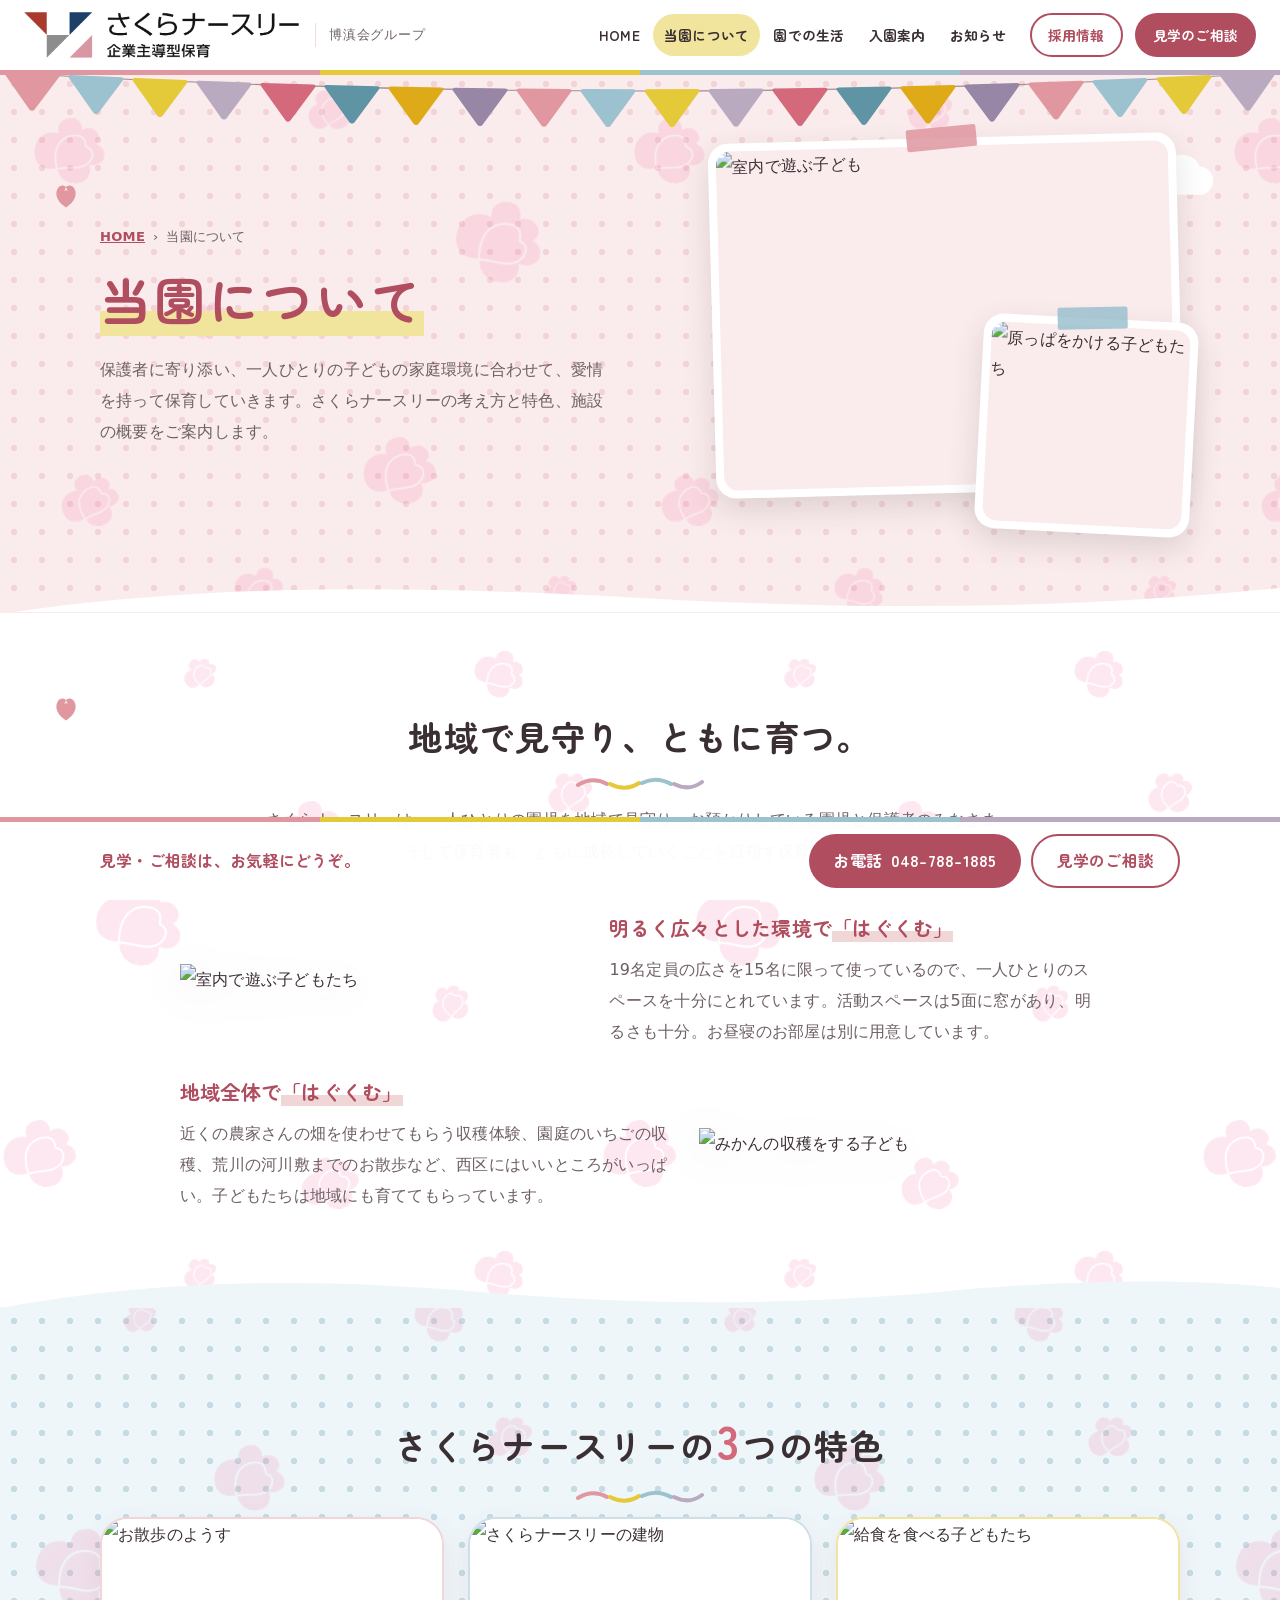
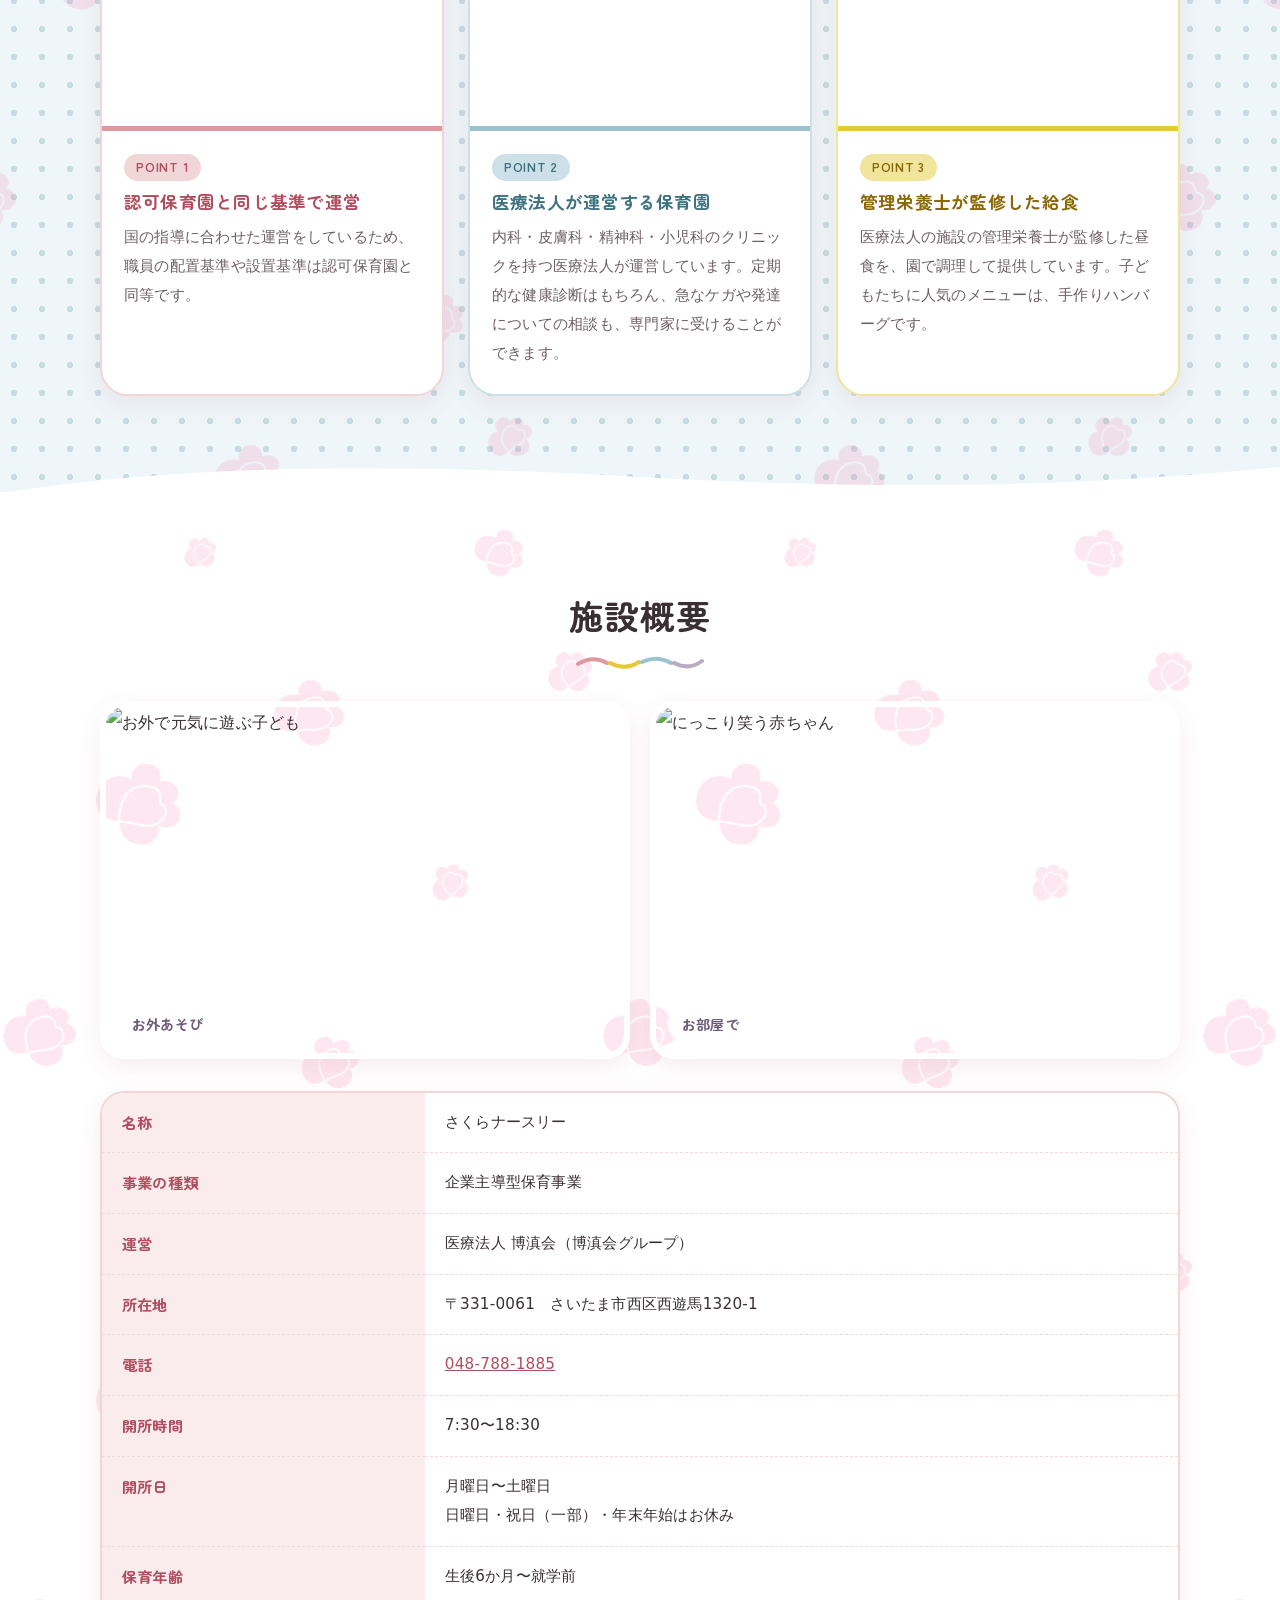
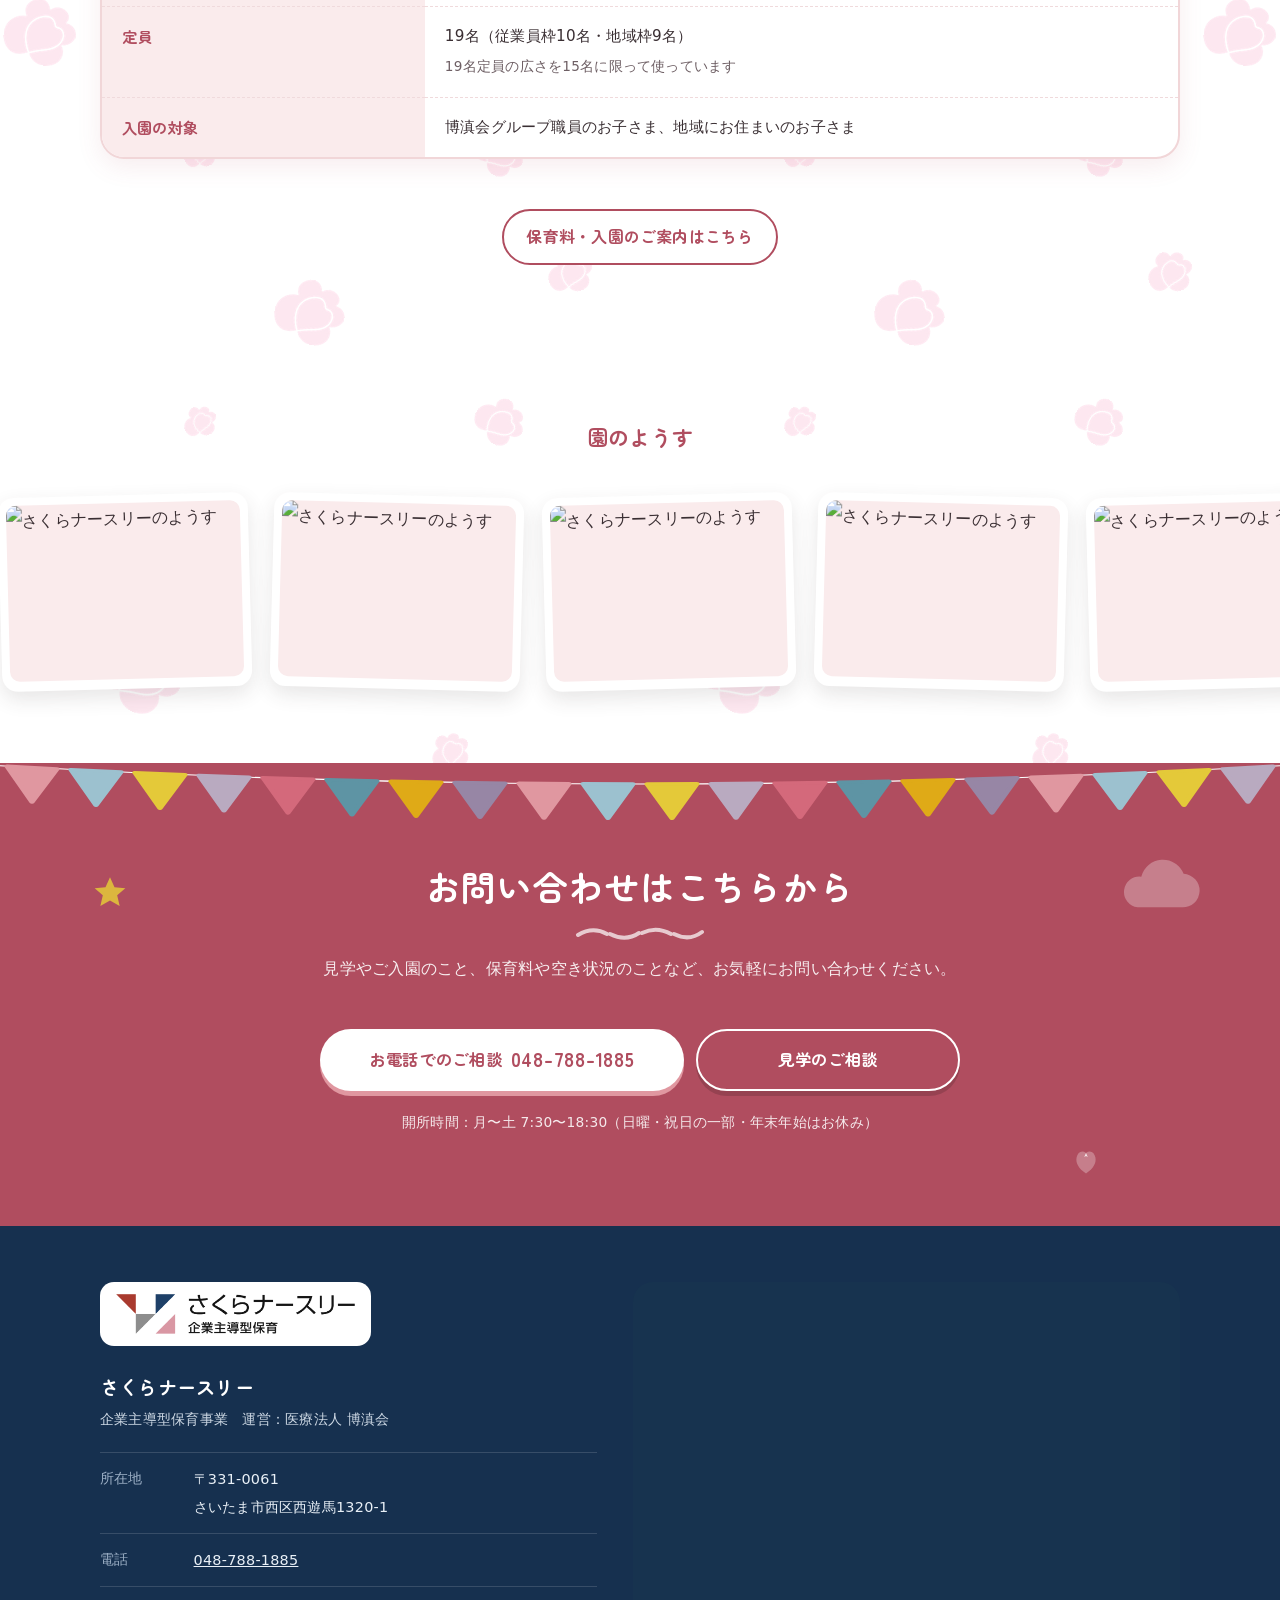
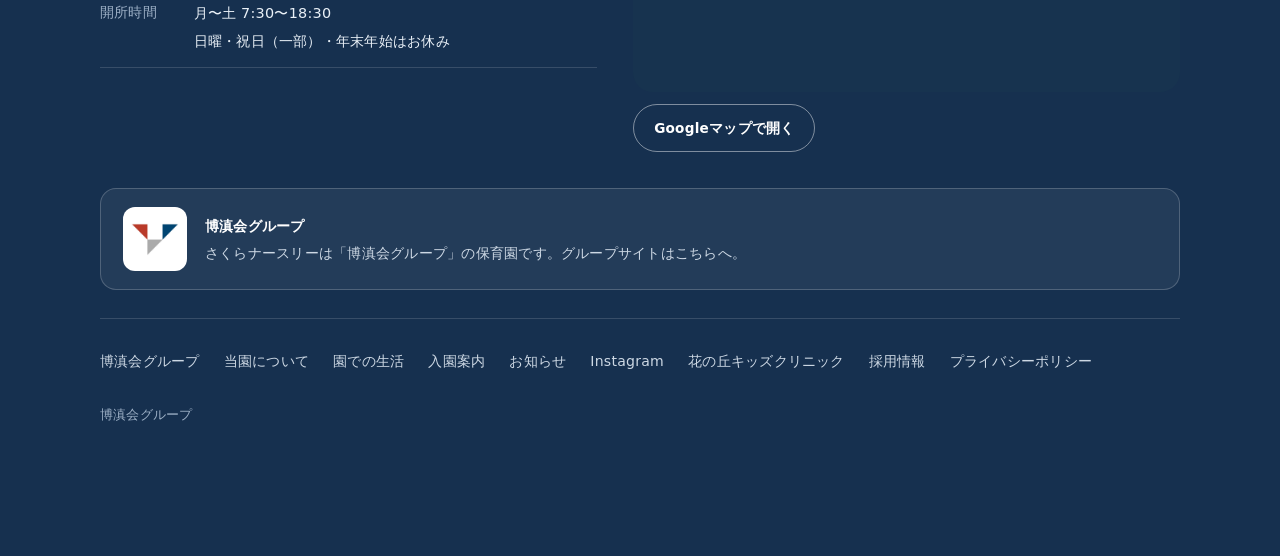
==== about.html @ cd23012d "Add files via upload" ====
﻿<!DOCTYPE html>
<html lang="ja">
<head>
<meta charset="UTF-8">
<meta name="viewport" content="width=device-width, initial-scale=1">
<title>当園について｜さくらナースリー｜博滇会グループ</title>
<!-- ★お試し公開のあいだは検索結果に出ないようにしています。本番公開のときはこの1行を削除してください★ -->
<meta name="robots" content="noindex,nofollow">
<meta name="description" content="さくらナースリー（さいたま市西区西遊馬）は、博滇会グループが運営する企業主導型保育園です。6か月から就学前まで、定員19名。月〜土 7:30〜18:30。見学はどなたでも受け付けています。">
<link rel="preconnect" href="https://fonts.googleapis.com">
<link rel="preconnect" href="https://fonts.gstatic.com" crossorigin>
<link href="https://fonts.googleapis.com/css2?family=Zen+Maru+Gothic:wght@500;700&display=swap" rel="stylesheet">
<link href="https://fonts.googleapis.com/css2?family=Zen+Kurenaido&display=swap&text=%E3%80%81%E3%80%82%E3%81%8F%E3%81%90%E3%81%A7%E3%81%AA%E3%81%AF%E3%81%BF%E3%82%80%E3%82%93%E4%BF%9D%E5%9C%92%E5%9C%B0%E5%9F%9F%E8%82%B2" rel="stylesheet">
<link rel="stylesheet" href="style.css?v=20261019">
</head>
<body>
<!--
  さくらナースリー（博滇会グループ）　5ページ版　2026-10-19
  中身は博滇会サイトの今のページ（hakushinkai.jp/facilities/sakura/）を移しています。
  デザインは西遊馬保育園のリニューアル版と同じ作りです。
  ★写真は今の博滇会サイトのアドレスのまま読み込んでいます。
  ★1枚目の一行「地域みんなで、はぐくむ保育園。」は案です。
-->
<svg width="0" height="0" style="position:absolute" aria-hidden="true">
  <defs>
    <symbol id="i-star" viewBox="0 0 24 24"><path d="M12 2.5l2.7 6 6.5.6-4.9 4.3 1.5 6.4L12 16.5l-5.8 3.3 1.5-6.4-4.9-4.3 6.5-.6z" fill="currentColor"/></symbol>
    <symbol id="i-heart" viewBox="0 0 24 24"><path d="M12 20.5S3.5 15.2 3.5 9.6A4.3 4.3 0 0 1 12 7.5a4.3 4.3 0 0 1 8.5 2.1c0 5.6-8.5 10.9-8.5 10.9z" fill="currentColor"/></symbol>
    <symbol id="i-cloud" viewBox="0 0 48 28"><path d="M13 26h24a9 9 0 0 0 .8-18A12 12 0 0 0 15 9.5 8.3 8.3 0 0 0 13 26z" fill="currentColor"/></symbol>
    <symbol id="i-petal" viewBox="0 0 24 24"><path d="M12 22C6 18 3.5 13.5 4.5 9 5.4 5 8.5 3 12 5.5 15.5 3 18.6 5 19.5 9c1 4.5-1.5 9-7.5 13z" fill="currentColor"/><path d="M12 5.5l-1.4 3.2L12 8l1.4.7z" fill="#fff" opacity=".8"/></symbol>
    <symbol id="kid" viewBox="0 0 40 70"><ellipse cx="20" cy="49" rx="11" ry="13" fill="currentColor"/><ellipse cx="9.5" cy="44" rx="3.2" ry="6" fill="currentColor" transform="rotate(25 9.5 44)"/><ellipse cx="30.5" cy="44" rx="3.2" ry="6" fill="currentColor" transform="rotate(-25 30.5 44)"/><ellipse cx="15" cy="64" rx="4" ry="3.6" fill="#f6d8c4"/><ellipse cx="25" cy="64" rx="4" ry="3.6" fill="#f6d8c4"/><circle cx="20" cy="20" r="13" fill="#fbe3d1"/><path d="M7 19c0-8 6-13 13-13s13 5 13 13c-3-3-6-5-9-5-1 2-4 3-8 3-4 0-7 1-9 2z" fill="#a9724a"/><circle cx="15.5" cy="22" r="1.5" fill="#4a3a35"/><circle cx="24.5" cy="22" r="1.5" fill="#4a3a35"/><ellipse cx="12.5" cy="26" rx="2.4" ry="1.6" fill="#f3a5a5" opacity=".75"/><ellipse cx="27.5" cy="26" rx="2.4" ry="1.6" fill="#f3a5a5" opacity=".75"/><path d="M18 26.5q2 1.6 4 0" stroke="#c4705e" stroke-width="1.1" fill="none" stroke-linecap="round"/></symbol>
  </defs>
</svg>
<header class="header">
  <a class="header__id" href="index.html">
    <img class="header__logoimg" src="logo-sakura.png" alt="さくらナースリー 企業主導型保育" width="856" height="143">
    <span class="group header__grp">博滇会グループ</span>
  </a>
  <nav class="gn" aria-label="サイトのご案内">
    <ul class="gn__list" id="gn-list"><li><a class="gn__a" href="index.html">HOME</a></li><li><a class="gn__a is-cur" href="about.html" aria-current="page">当園について</a></li><li><a class="gn__a" href="life.html">園での生活</a></li><li><a class="gn__a" href="guide.html">入園案内</a></li><li><a class="gn__a" href="news.html">お知らせ</a></li></ul>
    <!-- ▼法人の採用サイト（うしろの ?utm_... は消さないでください） -->
    <a class="gn__recruit" id="btn-recruit-header" href="https://arwrk.net/recruit/hakushinkai?utm_source=sakura-nursery&amp;utm_medium=site&amp;utm_campaign=recruit" target="_blank" rel="noopener">採用情報</a>
    <a class="gnav__cta gn__cta" id="btn-visit-header" href="https://hakushinkai.jp/contact/?from=sakura-nursery&amp;place=header">見学のご相談</a>
    <button class="gn__toggle" type="button" aria-expanded="false" aria-controls="gn-list" aria-label="メニューを開く">
      <span class="gn__bars" aria-hidden="true"><span></span><span></span><span></span></span><span class="gn__togtxt">メニュー</span>
    </button>
  </nav>
</header>
<main class="phero dots wave-bottom pink-sec">
  <div class="bunting" aria-hidden="true"></div>
  <span class="float float--a" style="width:30px;height:30px;left:4%;top:110px;color:var(--pink2)" aria-hidden="true"><svg><use href="#i-petal"/></svg></span>
  <span class="float float--b" style="width:76px;height:44px;right:5%;top:84px;color:#fff" aria-hidden="true"><svg><use href="#i-cloud"/></svg></span>
  <div class="phero__grid">
    <div class="phero__copy">
      <p class="crumb"><a href="index.html">HOME</a><span aria-hidden="true">›</span>当園について</p>
      <h1 class="phero__ttl">当園について</h1>
      <p class="phero__lead">保護者に寄り添い、一人ひとりの子どもの家庭環境に合わせて、愛情を持って保育していきます。さくらナースリーの考え方と特色、施設の概要をご案内します。</p>
    </div>
    <div class="phero__photo">
      <figure class="pic pic--main"><img src="https://hakushinkai.jp/wp-content/themes/hakushinkai/inc/images/slider1.jpg" alt="室内で遊ぶ子ども" width="1200" height="800"></figure>
      <figure class="pic pic--sub"><img src="https://hakushinkai.jp/wp-content/themes/hakushinkai/inc/images/Rectangle%2062.png" alt="原っぱをかける子どもたち" loading="lazy"></figure>
    </div>
  </div>
</main>

<!-- ===== 当園について ===== -->
<section class="section section--white wave-top white-sec" aria-labelledby="ab-title">
  <span class="float float--a" style="width:30px;height:30px;left:4%;top:80px;color:var(--pink2)" aria-hidden="true"><svg><use href="#i-petal"/></svg></span>
  <div class="wrap">
    <h2 class="h2" id="ab-title"><span>地域で見守り、</span><span>ともに育つ。</span></h2>
    <p class="lede">さくらナースリーは、一人ひとりの園児を地域で見守り、お預かりしている園児と保護者のみなさま、そして保育者も、ともに成長していくことを目指す保育園です。</p>
    <div class="hagu">
      <div class="hagu__item">
        <div class="hagu__pic"><img src="https://hakushinkai.jp/wp-content/themes/hakushinkai/inc/images/abd1.png" alt="室内で遊ぶ子どもたち" loading="lazy"></div>
        <div class="hagu__body"><h3>明るく広々とした環境で<em>「はぐくむ」</em></h3><p>19名定員の広さを15名に限って使っているので、一人ひとりのスペースを十分にとれています。活動スペースは5面に窓があり、明るさも十分。お昼寝のお部屋は別に用意しています。</p></div>
      </div>
      <div class="hagu__item">
        <div class="hagu__pic"><img src="https://hakushinkai.jp/wp-content/themes/hakushinkai/inc/images/abd2.png" alt="みかんの収穫をする子ども" loading="lazy"></div>
        <div class="hagu__body"><h3>地域全体で<em>「はぐくむ」</em></h3><p>近くの農家さんの畑を使わせてもらう収穫体験、園庭のいちごの収穫、荒川の河川敷までのお散歩など、西区にはいいところがいっぱい。子どもたちは地域にも育ててもらっています。</p></div>
      </div>
    </div>
  </div>
</section>

<!-- ===== さくらの特色 ===== -->
<section class="section section--pink dots wave-top tint-sky sky-sec" aria-labelledby="feature-title">
  <div class="wrap">
    <h2 class="h2" id="feature-title"><span>さくらナースリーの</span><span><span class="num">3</span>つの特色</span></h2>
    <div class="features features--3">
      <article class="fcard k-pink">
        <div class="fcard__pic"><img src="https://hakushinkai.jp/wp-content/themes/hakushinkai/inc/images/f1.png" alt="お散歩のようす" loading="lazy"></div>
        <div class="fcard__body"><span class="fcard__pt">POINT 1</span><h3>認可保育園と同じ基準で運営</h3><p>国の指導に合わせた運営をしているため、職員の配置基準や設置基準は認可保育園と同等です。</p></div>
      </article>
      <article class="fcard k-sky">
        <div class="fcard__pic"><img src="https://hakushinkai.jp/wp-content/themes/hakushinkai/inc/images/f2.png" alt="さくらナースリーの建物" loading="lazy"></div>
        <div class="fcard__body"><span class="fcard__pt">POINT 2</span><h3>医療法人が運営する保育園</h3><p>内科・皮膚科・精神科・小児科のクリニックを持つ医療法人が運営しています。定期的な健康診断はもちろん、急なケガや発達についての相談も、専門家に受けることができます。</p></div>
      </article>
      <article class="fcard k-yel">
        <div class="fcard__pic"><img src="https://hakushinkai.jp/wp-content/themes/hakushinkai/inc/images/f3.png" alt="給食を食べる子どもたち" loading="lazy"></div>
        <div class="fcard__body"><span class="fcard__pt">POINT 3</span><h3>管理栄養士が監修した給食</h3><p>医療法人の施設の管理栄養士が監修した昼食を、園で調理して提供しています。子どもたちに人気のメニューは、手作りハンバーグです。</p></div>
      </article>
    </div>
  </div>
</section>

<!-- ===== 施設概要 ===== -->
<section class="section section--white wave-top white-sec" aria-labelledby="gaiyo-title">
  <div class="wrap">
    <h2 class="h2" id="gaiyo-title">施設概要</h2>
    <div class="about-grid">
      <figure class="about-photo"><img src="https://hakushinkai.jp/wp-content/themes/hakushinkai/inc/images/slider5.jpg" alt="お外で元気に遊ぶ子ども" loading="lazy"><figcaption>お外あそび</figcaption></figure>
      <figure class="about-photo"><img src="https://hakushinkai.jp/wp-content/themes/hakushinkai/inc/images/slider2.jpg" alt="にっこり笑う赤ちゃん" loading="lazy"><figcaption>お部屋で</figcaption></figure>
    </div>
    <div class="tablebox" style="margin-top:2em"><table><tr><th scope="row">名称</th><td>さくらナースリー</td></tr><tr><th scope="row">事業の種類</th><td>企業主導型保育事業</td></tr><tr><th scope="row">運営</th><td>医療法人 博滇会（博滇会グループ）</td></tr><tr><th scope="row">所在地</th><td>〒331-0061　さいたま市西区西遊馬1320-1</td></tr><tr><th scope="row">電話</th><td><a href="tel:0487881885">048-788-1885</a></td></tr><tr><th scope="row">開所時間</th><td>7:30〜18:30</td></tr><tr><th scope="row">開所日</th><td>月曜日〜土曜日<br>日曜日・祝日（一部）・年末年始はお休み</td></tr><tr><th scope="row">保育年齢</th><td>生後6か月〜就学前</td></tr><tr><th scope="row">定員</th><td>19名（従業員枠10名・地域枠9名）<br><span class="small">19名定員の広さを15名に限って使っています</span></td></tr><tr><th scope="row">入園の対象</th><td>博滇会グループ職員のお子さま、地域にお住まいのお子さま</td></tr></table></div>
    <p class="center" style="margin-top:2em"><a class="linkbtn" href="guide.html">保育料・入園のご案内はこちら</a></p>
  </div>
</section>

<!-- ===== 園のようす（写真が流れる帯） ===== -->
<section class="strip strip--nocap" aria-label="園のようす">
  <h2 class="strip__ttl">園のようす</h2>
  <div class="strip__track"><figure class="strip__item"><img src="https://hakushinkai.jp/wp-content/themes/hakushinkai/inc/images/Rectangle%2044.png" alt="さくらナースリーのようす" loading="lazy"></figure><figure class="strip__item"><img src="https://hakushinkai.jp/wp-content/themes/hakushinkai/inc/images/Rectangle%2045.png" alt="さくらナースリーのようす" loading="lazy"></figure><figure class="strip__item"><img src="https://hakushinkai.jp/wp-content/themes/hakushinkai/inc/images/Rectangle%2046.png" alt="さくらナースリーのようす" loading="lazy"></figure><figure class="strip__item"><img src="https://hakushinkai.jp/wp-content/themes/hakushinkai/inc/images/Rectangle%2047.png" alt="さくらナースリーのようす" loading="lazy"></figure><figure class="strip__item"><img src="https://hakushinkai.jp/wp-content/themes/hakushinkai/inc/images/Rectangle%2048.png" alt="さくらナースリーのようす" loading="lazy"></figure><figure class="strip__item"><img src="https://hakushinkai.jp/wp-content/themes/hakushinkai/inc/images/Rectangle%2049.png" alt="さくらナースリーのようす" loading="lazy"></figure><figure class="strip__item"><img src="https://hakushinkai.jp/wp-content/themes/hakushinkai/inc/images/Rectangle%2051.png" alt="さくらナースリーのようす" loading="lazy"></figure><figure class="strip__item"><img src="https://hakushinkai.jp/wp-content/themes/hakushinkai/inc/images/Rectangle%2052.png" alt="さくらナースリーのようす" loading="lazy"></figure><figure class="strip__item"><img src="https://hakushinkai.jp/wp-content/themes/hakushinkai/inc/images/Rectangle%2053.png" alt="さくらナースリーのようす" loading="lazy"></figure><figure class="strip__item"><img src="https://hakushinkai.jp/wp-content/themes/hakushinkai/inc/images/Rectangle%2054.png" alt="さくらナースリーのようす" loading="lazy"></figure><figure class="strip__item"><img src="https://hakushinkai.jp/wp-content/themes/hakushinkai/inc/images/Rectangle%2055.png" alt="さくらナースリーのようす" loading="lazy"></figure><figure class="strip__item"><img src="https://hakushinkai.jp/wp-content/themes/hakushinkai/inc/images/Rectangle%2056.png" alt="さくらナースリーのようす" loading="lazy"></figure><figure class="strip__item"><img src="https://hakushinkai.jp/wp-content/themes/hakushinkai/inc/images/Rectangle%2057.png" alt="さくらナースリーのようす" loading="lazy"></figure><figure class="strip__item"><img src="https://hakushinkai.jp/wp-content/themes/hakushinkai/inc/images/Rectangle%2058.png" alt="さくらナースリーのようす" loading="lazy"></figure><figure class="strip__item"><img src="https://hakushinkai.jp/wp-content/themes/hakushinkai/inc/images/Rectangle%2059.png" alt="さくらナースリーのようす" loading="lazy"></figure><figure class="strip__item"><img src="https://hakushinkai.jp/wp-content/themes/hakushinkai/inc/images/Rectangle%2060.png" alt="さくらナースリーのようす" loading="lazy"></figure><figure class="strip__item"><img src="https://hakushinkai.jp/wp-content/themes/hakushinkai/inc/images/Rectangle%2061.png" alt="さくらナースリーのようす" loading="lazy"></figure><figure class="strip__item"><img src="https://hakushinkai.jp/wp-content/themes/hakushinkai/inc/images/Rectangle%2062.png" alt="さくらナースリーのようす" loading="lazy"></figure><div class="strip__dup" aria-hidden="true"><figure class="strip__item"><img src="https://hakushinkai.jp/wp-content/themes/hakushinkai/inc/images/Rectangle%2044.png" alt="" aria-hidden="true" loading="lazy"></figure><figure class="strip__item"><img src="https://hakushinkai.jp/wp-content/themes/hakushinkai/inc/images/Rectangle%2045.png" alt="" aria-hidden="true" loading="lazy"></figure><figure class="strip__item"><img src="https://hakushinkai.jp/wp-content/themes/hakushinkai/inc/images/Rectangle%2046.png" alt="" aria-hidden="true" loading="lazy"></figure><figure class="strip__item"><img src="https://hakushinkai.jp/wp-content/themes/hakushinkai/inc/images/Rectangle%2047.png" alt="" aria-hidden="true" loading="lazy"></figure><figure class="strip__item"><img src="https://hakushinkai.jp/wp-content/themes/hakushinkai/inc/images/Rectangle%2048.png" alt="" aria-hidden="true" loading="lazy"></figure><figure class="strip__item"><img src="https://hakushinkai.jp/wp-content/themes/hakushinkai/inc/images/Rectangle%2049.png" alt="" aria-hidden="true" loading="lazy"></figure><figure class="strip__item"><img src="https://hakushinkai.jp/wp-content/themes/hakushinkai/inc/images/Rectangle%2051.png" alt="" aria-hidden="true" loading="lazy"></figure><figure class="strip__item"><img src="https://hakushinkai.jp/wp-content/themes/hakushinkai/inc/images/Rectangle%2052.png" alt="" aria-hidden="true" loading="lazy"></figure><figure class="strip__item"><img src="https://hakushinkai.jp/wp-content/themes/hakushinkai/inc/images/Rectangle%2053.png" alt="" aria-hidden="true" loading="lazy"></figure><figure class="strip__item"><img src="https://hakushinkai.jp/wp-content/themes/hakushinkai/inc/images/Rectangle%2054.png" alt="" aria-hidden="true" loading="lazy"></figure><figure class="strip__item"><img src="https://hakushinkai.jp/wp-content/themes/hakushinkai/inc/images/Rectangle%2055.png" alt="" aria-hidden="true" loading="lazy"></figure><figure class="strip__item"><img src="https://hakushinkai.jp/wp-content/themes/hakushinkai/inc/images/Rectangle%2056.png" alt="" aria-hidden="true" loading="lazy"></figure><figure class="strip__item"><img src="https://hakushinkai.jp/wp-content/themes/hakushinkai/inc/images/Rectangle%2057.png" alt="" aria-hidden="true" loading="lazy"></figure><figure class="strip__item"><img src="https://hakushinkai.jp/wp-content/themes/hakushinkai/inc/images/Rectangle%2058.png" alt="" aria-hidden="true" loading="lazy"></figure><figure class="strip__item"><img src="https://hakushinkai.jp/wp-content/themes/hakushinkai/inc/images/Rectangle%2059.png" alt="" aria-hidden="true" loading="lazy"></figure><figure class="strip__item"><img src="https://hakushinkai.jp/wp-content/themes/hakushinkai/inc/images/Rectangle%2060.png" alt="" aria-hidden="true" loading="lazy"></figure><figure class="strip__item"><img src="https://hakushinkai.jp/wp-content/themes/hakushinkai/inc/images/Rectangle%2061.png" alt="" aria-hidden="true" loading="lazy"></figure><figure class="strip__item"><img src="https://hakushinkai.jp/wp-content/themes/hakushinkai/inc/images/Rectangle%2062.png" alt="" aria-hidden="true" loading="lazy"></figure></div></div>
</section>
<!-- ===== 最後のご相談 ===== -->
<section class="cta" aria-labelledby="cta-title">
  <div class="bunting" aria-hidden="true"></div>
  <span class="float float--a is-yel" style="width:40px;height:40px;left:7%;top:110px" aria-hidden="true"><svg><use href="#i-star"/></svg></span>
  <span class="float float--b" style="width:90px;height:52px;right:6%;top:96px" aria-hidden="true"><svg><use href="#i-cloud"/></svg></span>
  <span class="float float--a" style="width:30px;height:30px;right:14%;bottom:50px" aria-hidden="true"><svg><use href="#i-petal"/></svg></span>
  <div class="wrap">
    <h2 class="h2" id="cta-title"><span>お問い合わせは</span><span>こちらから</span></h2>
    <p class="lede" style="text-align:center">見学やご入園のこと、保育料や空き状況のことなど、お気軽にお問い合わせください。</p>
    <div class="actions">
      <a class="btn btn--tel" id="btn-tel-2" href="tel:0487881885"><span>お電話でのご相談</span><span class="num-t">048-788-1885</span></a>
      <a class="btn btn--visit" id="btn-visit-2" href="https://hakushinkai.jp/contact/?from=sakura-nursery&amp;place=cta"><span>見学のご相談</span></a>
    </div>
    <p class="note">開所時間：月〜土 7:30〜18:30（日曜・祝日の一部・年末年始はお休み）</p>
  </div>
</section>
<!-- ===== フッター ===== -->
<footer class="footer">
  <div class="wrap footer__grid">
    <div>
      <span class="footer__logo"><img src="logo-sakura.png" alt="さくらナースリー 企業主導型保育" width="856" height="143" loading="lazy"></span>
      <span class="name">さくらナースリー</span>
      <span class="name-sub">企業主導型保育事業　運営：医療法人 博滇会</span>
      <dl class="access">
        <div><dt>所在地</dt><dd>〒331-0061<br>さいたま市西区西遊馬1320-1</dd></div>
        <div><dt>電話</dt><dd><a href="tel:0487881885">048-788-1885</a></dd></div>
        <div><dt>開所時間</dt><dd>月〜土 7:30〜18:30<br>日曜・祝日（一部）・年末年始はお休み</dd></div>
      </dl>
    </div>
    <div>
      <iframe src="https://maps.google.com/maps?q=%E5%9F%BC%E7%8E%89%E7%9C%8C%E3%81%95%E3%81%84%E3%81%9F%E3%81%BE%E5%B8%82%E8%A5%BF%E5%8C%BA%E8%A5%BF%E9%81%8A%E9%A6%AC1320-1&amp;z=16&amp;output=embed" title="さくらナースリーの地図" loading="lazy" referrerpolicy="no-referrer-when-downgrade"></iframe>
      <a class="map-link" id="btn-map" href="https://www.google.com/maps/search/?api=1&amp;query=%E5%9F%BC%E7%8E%89%E7%9C%8C%E3%81%95%E3%81%84%E3%81%9F%E3%81%BE%E5%B8%82%E8%A5%BF%E5%8C%BA%E8%A5%BF%E9%81%8A%E9%A6%AC1320-1" target="_blank" rel="noopener">Googleマップで開く</a>
    </div>
  </div>
  <div class="wrap">
    <a class="orgcard" id="btn-org" href="https://hakushinkai.jp/" target="_blank" rel="noopener">
      <span class="orgcard__logo" style="width:64px;height:64px;padding:8px;flex:none;display:flex;align-items:center;justify-content:center;background:#fff;border-radius:12px;overflow:hidden"><img src="logo-hakushinkai.png" alt="博滇会グループのマーク" width="240" height="164" style="width:100%;height:auto;max-height:100%;object-fit:contain;display:block"></span>
      <span><strong>博滇会グループ</strong><small>さくらナースリーは「博滇会グループ」の保育園です。グループサイトはこちらへ。</small></span>
    </a>
  </div>
  <nav class="wrap footer__links" aria-label="関連リンク">
    <a href="https://hakushinkai.jp/">博滇会グループ</a>
    <a href="about.html">当園について</a><a href="life.html">園での生活</a><a href="guide.html">入園案内</a><a href="news.html">お知らせ</a>
    <a href="https://www.instagram.com/sakura.nursery1/" target="_blank" rel="noopener">Instagram</a>
    <a href="https://hakushinkai.jp/facilities/hananookakidsclinic/">花の丘キッズクリニック</a>
    <a id="btn-recruit-footer" href="https://arwrk.net/recruit/hakushinkai?utm_source=sakura-nursery&amp;utm_medium=site&amp;utm_campaign=recruit" target="_blank" rel="noopener">採用情報</a>
    <a href="https://hakushinkai.jp/privacy-policy/">プライバシーポリシー</a>
  </nav>
  <p class="wrap group">博滇会グループ</p>
</footer>

<!-- ===== 画面下のお問い合わせバー ===== -->
<div class="callbar">
  <div class="callbar__inner">
    <p class="callbar__msg">見学・ご相談は、お気軽にどうぞ。</p>
    <div class="callbar__btns">
      <a class="cbtn cbtn--tel" id="btn-tel-bar" href="tel:0487881885"><span class="only-sp">電話する</span><span class="only-pc">お電話&nbsp;&nbsp;048-788-1885</span></a>
      <a class="cbtn cbtn--visit" id="btn-visit-bar" href="https://hakushinkai.jp/contact/?from=sakura-nursery&amp;place=bar"><span class="only-sp">見学・相談</span><span class="only-pc">見学のご相談</span></a>
    </div>
  </div>
</div>

<script>
/* 画面下のバーを、1枚目のボタンと最後のご相談が見えているあいだだけ隠します。 */
(function () {
  var bar = document.querySelector('.callbar');
  if (!bar || !('IntersectionObserver' in window)) return;
  var fv = document.querySelector('.fv .actions');
  var cta = document.querySelector('.cta');
  var foot = document.querySelector('.footer');
  var s = { fv:false, cta:false, foot:false };
  var io = new IntersectionObserver(function (es) {
    es.forEach(function (e) { if (e.target === fv) s.fv = e.isIntersecting; else if (e.target === foot) s.foot = e.isIntersecting; else s.cta = e.isIntersecting; });
    bar.classList.toggle('is-hidden', s.fv || s.cta || s.foot);
  }, { threshold: 0.2 });
  if (fv) io.observe(fv);
  if (cta) io.observe(cta);
  if (foot) io.observe(foot);
})();
</script>
<script>
/* スマホのメニューの開け閉め */
(function(){
  var nav=document.querySelector('.gn'); if(!nav) return;
  var btn=nav.querySelector('.gn__toggle');
  function set(o){ nav.classList.toggle('is-open',o); btn.setAttribute('aria-expanded',o?'true':'false'); btn.setAttribute('aria-label',o?'メニューを閉じる':'メニューを開く'); }
  btn.addEventListener('click',function(){ set(btn.getAttribute('aria-expanded')!=='true'); });
  document.addEventListener('click',function(e){ if(!nav.contains(e.target)) set(false); });
  document.addEventListener('keydown',function(e){ if(e.key==='Escape') set(false); });
  nav.querySelectorAll('.gn__a').forEach(function(a){ a.addEventListener('click',function(){ set(false); }); });
})();
</script>
</body>
</html>
---- style.css ----
﻿@charset "UTF-8";

/* =========================================================
   色（ここを変えればページ全体の色が変わります）
   ========================================================= */
:root{
  --pink1:   #d4697b;   /* ピンク1：飾り・大きな見出しの差し色 */
  --pink2:   #e097a0;   /* ピンク2：飾り・枠 */
  --pink3:   #f1d6d8;   /* ピンク3：うすい面 */
  --pink4:   #faebec;   /* ピンク3をさらにうすく：地の色 */
  --deep:    #b04d5f;   /* ピンクを濃くした色：白い文字を乗せるボタン・面、小さな差し色の文字 */
  --deep-d:  #943e4f;   /* 押したとき */
  --bg:      #fffaf8;   /* ページの地（ほんのりピンクがかった白） */
  --white:   #ffffff;
  --ink:     #3a2f33;   /* 本文の文字（あたたかい濃い色） */
  --ink-soft:#6e5f64;
  --line:    #f0dadc;
  /* 博滇会カラー一覧表の展開色（2026-10-06 第4版で追加） */
  --yel1:#dfaa17; --yel2:#e4c939; --yel3:#f1e49c; --yel4:#fdf7dc; --yel-ink:#8a6707;
  --sky1:#5e94a4; --sky2:#9cc1cf; --sky3:#cde0e7; --sky4:#eef6f9; --sky-ink:#3f7280;
  --pur1:#9786a5; --pur2:#b9aac0; --pur3:#e0d9e3; --pur4:#f3eff5; --pur-ink:#6f5e7e;
  --rainbow: linear-gradient(90deg, var(--pink2) 0 25%, var(--yel2) 25% 50%, var(--sky2) 50% 75%, var(--pur2) 75% 100%);
  --navy:    #1e4068;   /* 博滇会の深藍（フッターだけ） */
  --navy-d:  #16304f;
  --shadow:  0 8px 24px rgba(176,77,95,.10);
  --maxw:    1080px;
  --round:   "Zen Maru Gothic", "Hiragino Maru Gothic ProN", "Hiragino Kaku Gothic ProN", system-ui, sans-serif;
}

*{ box-sizing:border-box; margin:0; padding:0; }
html{ scroll-behavior:smooth; }
body{
  background:var(--bg); color:var(--ink);
  font-family: system-ui, -apple-system, "Hiragino Kaku Gothic ProN", "Noto Sans JP", "Yu Gothic", Meiryo, sans-serif;
  line-height:1.95; letter-spacing:.015em; -webkit-font-smoothing:antialiased;
  overflow-x:hidden;
}
img{ max-width:100%; display:block; }
a{ color:var(--deep); }
.wrap{ width:100%; max-width:var(--maxw); margin:0 auto; position:relative; z-index:1; }
.sr-only{ position:absolute; width:1px; height:1px; overflow:hidden; clip:rect(0 0 0 0); white-space:nowrap; }

/* =========================================================
   飾りの部品
   ========================================================= */
/* ガーランド（三角の旗） */
.bunting{
  height:56px; width:100%;
  background:url("data:image/svg+xml;utf8,<svg xmlns='http://www.w3.org/2000/svg' viewBox='0 0 600 60' preserveAspectRatio='none'><path d='M0 6 Q300 40 600 6' fill='none' stroke='%236e5f64' stroke-width='1.2' stroke-dasharray='3 3'/><polygon points='12,9.2 48,9.2 30,39.2' fill='%23d4697b'/><polygon points='72,14.7 108,14.7 90,44.7' fill='%23e4c939'/><polygon points='132,18.8 168,18.8 150,48.8' fill='%239cc1cf'/><polygon points='192,21.5 228,21.5 210,51.5' fill='%23e097a0'/><polygon points='252,22.8 288,22.8 270,52.8' fill='%23b9aac0'/><polygon points='312,22.8 348,22.8 330,52.8' fill='%23dfaa17'/><polygon points='372,21.5 408,21.5 390,51.5' fill='%23d4697b'/><polygon points='432,18.8 468,18.8 450,48.8' fill='%239cc1cf'/><polygon points='492,14.7 528,14.7 510,44.7' fill='%23e4c939'/><polygon points='552,9.2 588,9.2 570,39.2' fill='%23b9aac0'/></svg>") no-repeat center top / 100% 100%;
  pointer-events:none;
}
@media (max-width:760px){ .bunting{ height:40px; } }

/* 水玉の面 */
.dots{
  background-color:var(--pink4);
  background-image:radial-gradient(circle, rgba(224,151,160,.28) 3px, transparent 3.5px);
  background-size:28px 28px;
}

/* 波の境目（上下） */
.wave-top, .wave-bottom{ position:relative; }
.wave-top::before, .wave-bottom::after{
  content:""; position:absolute; left:0; right:0; height:34px; pointer-events:none; z-index:0;
  background-repeat:no-repeat; background-size:100% 100%;
}
.wave-top::before{ top:-33px; background-image:var(--wave-up); }
.wave-bottom::after{ bottom:-33px; background-image:var(--wave-down); z-index:2; }
.pink-sec{
  --wave-up:url("data:image/svg+xml;utf8,<svg xmlns='http://www.w3.org/2000/svg' viewBox='0 0 1200 34' preserveAspectRatio='none'><path d='M0 34 C 150 4 300 4 450 18 C 600 32 750 32 900 16 C 1050 2 1150 8 1200 14 L1200 34 Z' fill='%23faebec'/></svg>");
  --wave-down:url("data:image/svg+xml;utf8,<svg xmlns='http://www.w3.org/2000/svg' viewBox='0 0 1200 34' preserveAspectRatio='none'><path d='M0 0 L1200 0 L1200 20 C 1050 32 900 32 750 18 C 600 4 450 4 300 18 C 150 32 50 28 0 20 Z' fill='%23faebec'/></svg>");
}
.white-sec{
  --wave-up:url("data:image/svg+xml;utf8,<svg xmlns='http://www.w3.org/2000/svg' viewBox='0 0 1200 34' preserveAspectRatio='none'><path d='M0 34 C 200 2 400 6 600 18 C 800 30 1000 30 1200 8 L1200 34 Z' fill='%23ffffff'/></svg>");
  --wave-down:url("data:image/svg+xml;utf8,<svg xmlns='http://www.w3.org/2000/svg' viewBox='0 0 1200 34' preserveAspectRatio='none'><path d='M0 0 L1200 0 L1200 14 C 1000 34 800 30 600 18 C 400 6 200 4 0 22 Z' fill='%23ffffff'/></svg>");
}

/* 浮かぶ星・雲・ハート */
.float{ position:absolute; pointer-events:none; z-index:0; color:var(--pink2); }
.float svg{ width:100%; height:100%; display:block; }
.float--a{ animation:bob 7s ease-in-out infinite alternate; }
.float--b{ animation:bob 9s ease-in-out -3s infinite alternate; }
@keyframes bob{ from{ transform:translateY(0) rotate(-6deg); } to{ transform:translateY(-14px) rotate(8deg); } }

/* =========================================================
   見出し
   ========================================================= */
.section{ padding:96px 24px; position:relative; }
.section--white{ background:var(--white); }
.section--pink{ background-color:var(--pink4); }
.eng{
  display:block; text-align:center; font-family:"Zen Kurenaido", var(--round);
  color:var(--pink1); font-size:1.15rem; letter-spacing:.12em; margin-bottom:.1em;
}
.h2{
  font-family:var(--round); font-weight:700;
  font-size:clamp(1.5rem, 4.4vw, 2.15rem); line-height:1.6; letter-spacing:.05em;
  color:var(--ink); text-align:center; margin:0 0 .4em;
}
.h2 span{ display:inline-block; white-space:nowrap; }
/* 手描き風の下線 */
.h2::after{
  content:""; display:block; width:120px; height:14px; margin:.35em auto 0;
  background:url("data:image/svg+xml;utf8,<svg xmlns='http://www.w3.org/2000/svg' viewBox='0 0 120 14'><path d='M3 9 C 20 3 34 13 50 7 S 82 3 96 8 S 112 10 117 5' fill='none' stroke='%23e097a0' stroke-width='4' stroke-linecap='round'/></svg>") no-repeat center / contain;
}
.num{ color:var(--pink1); font-size:1.35em; padding:0 .04em; }
.lede{ color:var(--ink-soft); font-size:.98rem; line-height:2.05; margin:0 auto 2.8em; max-width:760px; text-align:center; }
.h3-pill{
  display:inline-flex; align-items:center; gap:.5em; font-family:var(--round); font-weight:700;
  background:var(--white); color:var(--deep); border:2px dashed var(--pink2);
  border-radius:999px; padding:6px 20px; font-size:1.02rem; margin-bottom:1em;
}

/* =========================================================
   上の帯
   ========================================================= */
.header{
  position:sticky; top:0; z-index:60;
  display:flex; align-items:center; justify-content:space-between; gap:14px;
  padding:12px 24px; background:rgba(255,255,255,.96); border-bottom:0;
  backdrop-filter:blur(6px);
  box-shadow:0 4px 0 -0px transparent;
}
.header__id{ display:flex; align-items:center; gap:.7em; min-width:0; text-decoration:none; color:inherit; }
.header__logo{
  flex:none; width:40px; height:40px; border-radius:50%; background:var(--pink3);
  display:grid; place-items:center;
}
.header__logo svg{ width:26px; height:26px; }
.header__txt{ display:flex; align-items:baseline; gap:.8em; flex-wrap:wrap; }
.header .facility{ font-family:var(--round); font-size:1.35rem; font-weight:700; letter-spacing:.06em; color:var(--ink); }
.header .group{ font-size:.8rem; color:var(--ink-soft); letter-spacing:.06em; }
.gnav{ display:flex; align-items:center; gap:2px; }
.gnav a{
  font-family:var(--round); font-size:.86rem; font-weight:700; color:var(--ink); text-decoration:none;
  padding:9px 12px; border-radius:999px; white-space:nowrap;
}
.gnav a:hover{ background:var(--pink4); color:var(--deep); }
.gnav .gnav__recruit{ border:2px solid var(--pink2); margin-left:6px; }
.gnav .gnav__cta{ background:var(--deep); color:#fff; margin-left:6px; padding:9px 18px; }
.gnav .gnav__cta:hover{ background:var(--deep-d); color:#fff; }
@media (max-width:1000px){ .gnav .gnav__page{ display:none; } }
@media (max-width:560px){
  .header{ padding:9px 14px; }
  .header__txt{ flex-direction:column; gap:0; }
  .header .facility{ font-size:1.08rem; line-height:1.35; }
  .header .group{ font-size:.68rem; }
  .header__logo{ width:34px; height:34px; }
  .gnav .gnav__recruit{ display:none; }
  .gnav .gnav__cta{ padding:8px 13px; font-size:.8rem; }
}

/* =========================================================
   1枚目
   ========================================================= */
.fv{ position:relative; overflow:hidden; padding:20px 24px 96px; }
.fv .bunting{ position:absolute; top:0; left:0; }
.fv__grid{
  max-width:var(--maxw); margin:0 auto; position:relative; z-index:1;
  display:grid; grid-template-columns:minmax(0,1fr) minmax(0,1.1fr); gap:40px; align-items:center;
  padding-top:56px;
}
.fv__copy{ text-align:left; }
.fv__place{
  display:inline-block; font-family:var(--round); font-weight:700; font-size:.9rem;
  background:var(--white); color:var(--deep); border-radius:999px; padding:4px 16px; margin-bottom:1.1em;
  box-shadow:0 3px 10px rgba(176,77,95,.12);
}
.lead{
  font-family:"Zen Kurenaido", var(--round); font-weight:400;
  font-size:clamp(2.2rem, 5.6vw, 4rem); line-height:1.45; color:var(--deep);
  margin-bottom:.5em;
  opacity:0; transform:translateY(14px); animation:rise .9s cubic-bezier(.22,.61,.36,1) .15s forwards;
}
.lead span{ display:inline-block; white-space:nowrap; }
.lead em{ font-style:normal; background:linear-gradient(transparent 62%, var(--pink3) 62%); padding:0 .06em; }
@keyframes rise{ to{ opacity:1; transform:none; } }
.fv__text{ color:var(--ink-soft); margin-bottom:1.6em; max-width:30em; }

.tags{ display:flex; flex-wrap:wrap; gap:8px; list-style:none; margin:0 0 1.8em; }
.tags li{
  font-family:var(--round); font-size:.86rem; font-weight:700; color:var(--deep);
  background:var(--white); border:2px solid var(--pink3); border-radius:999px; padding:4px 14px; white-space:nowrap;
}

/* 写真の枠（まるい形） */
.fv__photo{ position:relative; }
.blob{
  position:relative; aspect-ratio:1/1; overflow:hidden;
  border-radius:58% 42% 52% 48% / 46% 54% 46% 54%;
  border:10px solid var(--white); box-shadow:0 18px 40px rgba(176,77,95,.18);
  background:var(--pink4);
}
.blob > svg{ width:100%; height:100%; display:block; }
.fv__ring{ position:absolute; border-radius:50%; z-index:-1; }
.fv__ring--1{ width:38%; aspect-ratio:1; background:var(--pink3); right:-6%; top:-4%; }
.fv__ring--2{ width:22%; aspect-ratio:1; border:3px dashed var(--pink2); left:-4%; bottom:4%; }
.fv__badge{
  position:absolute; left:2%; top:6%; z-index:2; width:120px; height:120px;
  display:grid; place-items:center; text-align:center; line-height:1.3;
  font-family:var(--round); font-weight:700; color:#fff; font-size:.9rem;
  background:url("data:image/svg+xml;utf8,<svg xmlns='http://www.w3.org/2000/svg' viewBox='0 0 100 100'><g fill='%23b04d5f'><circle cx='50' cy='50' r='36'/><circle cx='84' cy='50' r='16'/><circle cx='74' cy='74' r='16'/><circle cx='50' cy='84' r='16'/><circle cx='26' cy='74' r='16'/><circle cx='16' cy='50' r='16'/><circle cx='26' cy='26' r='16'/><circle cx='50' cy='16' r='16'/><circle cx='74' cy='26' r='16'/></g></svg>") no-repeat center / contain;
  transform:rotate(-8deg);
}
.fv__badge b{ display:block; font-size:1.5rem; }
.ph-note{ position:absolute; right:10px; bottom:10px; font-size:.68rem; color:var(--ink-soft); background:rgba(255,255,255,.9); border-radius:999px; padding:2px 10px; z-index:2; }

.actions{ display:flex; flex-wrap:wrap; gap:12px; }
.btn{
  display:flex; align-items:center; justify-content:center; gap:.5em; flex-wrap:wrap;
  min-height:60px; padding:12px 26px; border-radius:999px;
  font-family:var(--round); font-size:1.02rem; font-weight:700; letter-spacing:.04em; text-decoration:none;
  transition:background-color .18s ease, color .18s ease, transform .14s ease, box-shadow .18s ease;
}
.btn > span{ white-space:nowrap; }
.btn--tel{ flex:1 1 300px; background:var(--deep); color:#fff; box-shadow:0 5px 0 var(--deep-d); }
.btn--tel:hover{ transform:translateY(2px); box-shadow:0 3px 0 var(--deep-d); }
.btn--tel .num-t{ font-size:1.2rem; letter-spacing:.04em; }
.btn--visit{ flex:1 1 200px; background:#fff; color:var(--deep); border:2px solid var(--deep); box-shadow:0 5px 0 var(--pink3); }
.btn--visit:hover{ transform:translateY(2px); box-shadow:0 3px 0 var(--pink3); }
.btn:active{ transform:translateY(5px); box-shadow:none; }
.fv__note{ margin-top:1.2em; font-size:.86rem; color:var(--ink-soft); }

@media (max-width:860px){
  .fv{ padding-bottom:72px; }
  .fv__grid{ grid-template-columns:minmax(0,1fr); gap:28px; padding-top:40px; }
  .fv__photo{ order:-1; max-width:440px; width:88%; margin:0 auto; }
  .fv__copy{ text-align:center; }
  .tags, .actions{ justify-content:center; }
  .fv__text{ margin-left:auto; margin-right:auto; }
  .fv__badge{ width:96px; height:96px; font-size:.78rem; }
  .fv__badge b{ font-size:1.2rem; }
}

/* =========================================================
   保育方針
   ========================================================= */
.policy{ display:grid; gap:22px; grid-template-columns:repeat(4, minmax(0,1fr)); }
@media (max-width:900px){ .policy{ grid-template-columns:repeat(2, minmax(0,1fr)); } }
@media (max-width:480px){ .policy{ grid-template-columns:minmax(0,1fr); } }
.pcard{
  position:relative; text-align:center; background:var(--white); border-radius:28px;
  padding:34px 18px 26px; box-shadow:var(--shadow); border:2px solid var(--pink3);
  transition:transform .2s ease;
}
.pcard:nth-child(odd){ transform:rotate(-1.2deg); }
.pcard:nth-child(even){ transform:rotate(1.2deg); }
.pcard:hover{ transform:rotate(0) translateY(-4px); }
.pcard__no{
  position:absolute; top:-16px; left:50%; transform:translateX(-50%);
  font-family:var(--round); font-weight:700; color:#fff; background:var(--pink1);
  width:36px; height:36px; border-radius:50%; display:grid; place-items:center; font-size:1rem;
  border:3px solid var(--white);
}
.pcard__ico{ width:84px; height:84px; margin:0 auto 14px; border-radius:50%; background:var(--pink4); display:grid; place-items:center; }
.pcard__ico svg{ width:50px; height:50px; }
.pcard h3{ font-family:var(--round); font-size:1.08rem; line-height:1.65; color:var(--ink); }

.quote{
  position:relative; margin:56px auto 0; max-width:840px; background:var(--white);
  border-radius:32px; padding:40px 40px 34px; box-shadow:var(--shadow);
  border:2px dashed var(--pink2);
}
.quote__cap{
  position:absolute; top:-18px; left:50%; transform:translateX(-50%);
  font-family:var(--round); font-weight:700; color:#fff; background:var(--deep);
  border-radius:999px; padding:4px 22px; font-size:.95rem; white-space:nowrap;
}
.quote p{ line-height:2.1; }
.quote strong{ color:var(--deep); background:linear-gradient(transparent 66%, var(--pink3) 66%); }
@media (max-width:600px){ .quote{ padding:34px 22px 26px; } }

/* =========================================================
   特徴（イラスト・写真つき）
   ========================================================= */
.features{ display:grid; gap:24px; grid-template-columns:repeat(4, minmax(0,1fr)); }
@media (max-width:980px){ .features{ grid-template-columns:repeat(2, minmax(0,1fr)); } }
@media (max-width:520px){ .features{ grid-template-columns:minmax(0,1fr); } }
.fcard{ background:var(--white); border-radius:28px; overflow:hidden; box-shadow:var(--shadow); border:2px solid var(--pink3); }
.fcard__pic{ position:relative; aspect-ratio:4/3; background:var(--pink4); }
.fcard__pic svg{ width:100%; height:100%; display:block; }
.fcard__body{ padding:20px 22px 26px; }
.fcard h3{ font-family:var(--round); font-size:1.1rem; color:var(--deep); line-height:1.6; margin-bottom:.4em; }
.fcard p{ font-size:.93rem; color:var(--ink-soft); }
.fcard a{ font-weight:700; }

/* =========================================================
   一日の流れ
   ========================================================= */
.days{ display:grid; gap:24px; grid-template-columns:repeat(3, minmax(0,1fr)); align-items:start; }
@media (max-width:900px){ .days{ grid-template-columns:minmax(0,1fr); max-width:520px; margin:0 auto; } }
.day{ background:var(--white); border-radius:28px; box-shadow:var(--shadow); overflow:hidden; border:2px solid var(--pink3); }
.day__head{
  display:flex; align-items:center; gap:12px; padding:16px 22px;
  background:var(--hd); font-family:var(--round); font-weight:700; font-size:1.15rem; color:var(--hdink);
}
.day__head i{ width:46px; height:46px; border-radius:50%; background:#fff; display:grid; place-items:center; flex:none; }
.day__head svg{ width:30px; height:30px; }
.day--0{ --hd:var(--pink3); --hdink:var(--ink); }
.day--1{ --hd:var(--pink2); --hdink:var(--ink); }
.day--3{ --hd:var(--pink1); --hdink:#fff; }
.day--3 .day__head{ background:var(--deep); }
.day ol{ list-style:none; padding:18px 22px 22px; position:relative; }
.day ol::before{ content:""; position:absolute; left:calc(22px + 5px); top:30px; bottom:34px; border-left:2px dotted var(--pink2); }
.day li{ display:grid; grid-template-columns:14px 3.7em 1fr; gap:.7em; align-items:baseline; padding:6px 0; font-size:.95rem; position:relative; }
.day li::before{ content:""; width:12px; height:12px; border-radius:50%; background:var(--white); border:3px solid var(--pink1); position:relative; top:1px; }
.day time{ font-family:var(--round); font-weight:700; color:var(--deep); font-variant-numeric:tabular-nums; }
.day .ext::before{ border-color:var(--pink3); }
.day .ext time, .day .ext span{ color:var(--ink-soft); }

/* =========================================================
   年間行事
   ========================================================= */
.months{ display:grid; gap:16px; grid-template-columns:repeat(4, minmax(0,1fr)); }
@media (max-width:900px){ .months{ grid-template-columns:repeat(2, minmax(0,1fr)); } }
@media (max-width:480px){ .months{ grid-template-columns:minmax(0,1fr); } }
.month{
  display:flex; gap:14px; align-items:center; background:var(--white);
  border-radius:24px; padding:14px 16px; box-shadow:var(--shadow);
}
.month__badge{
  flex:none; width:64px; height:64px; display:grid; place-items:center; text-align:center;
  font-family:var(--round); font-weight:700; line-height:1; color:var(--bdink);
  background:var(--flower) no-repeat center / contain;
}
.month__badge b{ font-size:1.35rem; display:block; }
.month__badge small{ font-size:.72rem; }
.m-a{ --bdink:#fff; --flower:url("data:image/svg+xml;utf8,<svg xmlns='http://www.w3.org/2000/svg' viewBox='0 0 100 100'><g fill='%23b04d5f'><circle cx='50' cy='50' r='36'/><circle cx='84' cy='50' r='16'/><circle cx='74' cy='74' r='16'/><circle cx='50' cy='84' r='16'/><circle cx='26' cy='74' r='16'/><circle cx='16' cy='50' r='16'/><circle cx='26' cy='26' r='16'/><circle cx='50' cy='16' r='16'/><circle cx='74' cy='26' r='16'/></g></svg>"); }
.m-b{ --bdink:var(--ink); --flower:url("data:image/svg+xml;utf8,<svg xmlns='http://www.w3.org/2000/svg' viewBox='0 0 100 100'><g fill='%23e097a0'><circle cx='50' cy='50' r='36'/><circle cx='84' cy='50' r='16'/><circle cx='74' cy='74' r='16'/><circle cx='50' cy='84' r='16'/><circle cx='26' cy='74' r='16'/><circle cx='16' cy='50' r='16'/><circle cx='26' cy='26' r='16'/><circle cx='50' cy='16' r='16'/><circle cx='74' cy='26' r='16'/></g></svg>"); }
.m-c{ --bdink:var(--ink); --flower:url("data:image/svg+xml;utf8,<svg xmlns='http://www.w3.org/2000/svg' viewBox='0 0 100 100'><g fill='%23f1d6d8'><circle cx='50' cy='50' r='36'/><circle cx='84' cy='50' r='16'/><circle cx='74' cy='74' r='16'/><circle cx='50' cy='84' r='16'/><circle cx='26' cy='74' r='16'/><circle cx='16' cy='50' r='16'/><circle cx='26' cy='26' r='16'/><circle cx='50' cy='16' r='16'/><circle cx='74' cy='26' r='16'/></g></svg>"); }
.month ul{ list-style:none; font-size:.93rem; line-height:1.75; }
.month li::before{ content:"♡ "; color:var(--pink2); font-size:.8em; }

.two{ display:grid; gap:28px; grid-template-columns:repeat(2, minmax(0,1fr)); margin-top:3.2em; }
@media (max-width:760px){ .two{ grid-template-columns:minmax(0,1fr); } }
.box{ background:var(--white); border-radius:28px; padding:26px 26px 28px; box-shadow:var(--shadow); }
.chips{ display:flex; flex-wrap:wrap; gap:10px; list-style:none; }
.chips li{
  background:var(--pink4); border-radius:999px; padding:6px 16px; font-size:.92rem;
  font-family:var(--round); font-weight:700; color:var(--ink);
}

/* =========================================================
   病児保育
   ========================================================= */
.byoji{ display:grid; gap:28px; grid-template-columns:minmax(0,1fr) minmax(0,1.25fr); align-items:start; }
@media (max-width:860px){ .byoji{ grid-template-columns:minmax(0,1fr); } }
.byoji__card{ background:var(--white); border-radius:32px; padding:28px; box-shadow:var(--shadow); border:2px solid var(--pink3); position:relative; }
.byoji__ill{ width:110px; height:110px; margin:-70px auto 10px; border-radius:50%; background:var(--white); border:4px solid var(--pink3); display:grid; place-items:center; }
.byoji__ill svg{ width:70px; height:70px; }
.facts{ list-style:none; display:grid; gap:12px; }
.facts li{ background:var(--pink4); border-radius:18px; padding:14px 18px; }
.facts .t{ display:block; font-size:.8rem; color:var(--ink-soft); }
.facts .v{ display:block; font-family:var(--round); font-size:1.2rem; font-weight:700; color:var(--deep); line-height:1.5; }
.facts small{ color:var(--ink-soft); }

.tablebox{ background:var(--white); border-radius:24px; overflow-x:auto; box-shadow:var(--shadow); border:2px solid var(--pink3); }
table{ border-collapse:collapse; width:100%; font-size:.95rem; }
th, td{ padding:15px 20px; border-bottom:1px dashed var(--line); text-align:left; vertical-align:top; }
tr:last-child th, tr:last-child td{ border-bottom:none; }
th{ width:30%; min-width:8em; background:var(--pink4); color:var(--deep); font-family:var(--round); font-weight:700; }
td small{ color:var(--ink-soft); }
.fee{ min-width:440px; }
.fee thead th{ background:var(--deep); color:#fff; width:auto; }
.fee td.yen{ font-family:var(--round); font-weight:700; color:var(--deep); white-space:nowrap; font-size:1.08rem; }
.notes{ margin-top:16px; font-size:.9rem; color:var(--ink-soft); list-style:none; }
.notes li{ padding-left:1.1em; text-indent:-1.1em; margin-bottom:.4em; }
.notes li::before{ content:"※"; }
.linkbtn{
  display:inline-flex; align-items:center; gap:.5em; margin-top:18px;
  border:2px solid var(--deep); border-radius:999px; padding:10px 22px; min-height:52px;
  font-family:var(--round); font-weight:700; text-decoration:none; color:var(--deep); background:#fff;
}
.linkbtn:hover{ background:var(--deep); color:#fff; }
.linkbtn svg{ width:16px; height:16px; }
.classes{ display:flex; flex-wrap:wrap; gap:6px; margin-top:.6em; }
.classes span{ background:var(--pink4); border:1px solid var(--pink3); border-radius:999px; padding:1px 12px; font-size:.85rem; white-space:nowrap; }

/* =========================================================
   職員募集
   ========================================================= */
.perks{ display:grid; gap:18px; grid-template-columns:repeat(3, minmax(0,1fr)); margin-bottom:2.2em; }
@media (max-width:760px){ .perks{ grid-template-columns:minmax(0,1fr); } }
.perk{ background:#fff; border-radius:28px; padding:24px 20px; text-align:center; box-shadow:var(--shadow); }
.perk .big{ display:block; font-family:var(--round); font-size:1.55rem; font-weight:700; color:var(--ink); line-height:1.35; }
.perk span{ font-size:.92rem; color:var(--ink-soft); }
.more{ background:#fff; border-radius:22px; overflow:hidden; margin-bottom:12px; box-shadow:var(--shadow); }
.more summary{
  cursor:pointer; list-style:none; padding:16px 22px; min-height:58px;
  display:flex; justify-content:space-between; align-items:center; gap:12px;
  font-family:var(--round); font-weight:700; color:var(--ink);
}
.more summary::-webkit-details-marker{ display:none; }
.more summary::after{ content:"＋"; flex:none; width:30px; height:30px; border-radius:50%; background:var(--pink3); color:var(--deep); display:grid; place-items:center; }
.more[open] summary::after{ content:"－"; }
.more__body{ padding:0 22px 22px; }
.more table{ font-size:.92rem; }
.more th{ width:26%; }
.more .tablebox{ box-shadow:none; }
.center{ text-align:center; }
.recruit__actions{ display:flex; justify-content:center; margin-top:2.2em; }
.recruit__actions .btn--tel{ flex:0 1 380px; }

/* =========================================================
   園のようす
   ========================================================= */
.post{ display:grid; grid-template-columns:minmax(0,.9fr) minmax(0,1.1fr); background:var(--white); border-radius:32px; overflow:hidden; box-shadow:var(--shadow); max-width:860px; margin:0 auto; border:2px solid var(--pink3); }
.post__pic{ position:relative; background:var(--pink4); min-height:240px; }
.post__pic svg{ width:100%; height:100%; display:block; position:absolute; inset:0; }
.post__body{ padding:28px 30px; }
.post__date{ display:inline-block; font-size:.8rem; font-weight:700; color:#fff; background:var(--pink1); border-radius:999px; padding:1px 12px; }
.post h3{ font-family:var(--round); font-size:1.2rem; color:var(--ink); margin:.4em 0 .5em; }
.post p{ font-size:.94rem; color:var(--ink-soft); }
@media (max-width:700px){ .post{ grid-template-columns:minmax(0,1fr); } .post__pic{ min-height:0; aspect-ratio:16/10; } }

/* =========================================================
   最後のご相談
   ========================================================= */
.cta{ position:relative; overflow:hidden; background:var(--deep); color:#fff; padding:96px 24px 90px; text-align:center; }
.cta .bunting{ position:absolute; top:0; left:0; opacity:.9; }
.cta .eng{ color:var(--pink3); }
.cta .h2{ color:#fff; }
.cta .h2::after{ filter:brightness(0) invert(1); opacity:.7; }
.cta .lede{ color:rgba(255,255,255,.9); }
.cta .actions{ justify-content:center; max-width:640px; margin:0 auto; }
.cta .btn--tel{ background:#fff; color:var(--deep); box-shadow:0 5px 0 var(--pink2); }
.cta .btn--visit{ background:transparent; color:#fff; border-color:#fff; box-shadow:0 5px 0 rgba(0,0,0,.15); }
.cta .note{ margin-top:1.3em; font-size:.86rem; color:rgba(255,255,255,.88); }
.cta .float{ color:rgba(255,255,255,.22); }

/* =========================================================
   フッター（博滇会の深藍・ほかの施設とそろえています）
   ========================================================= */
.footer{ background:var(--navy-d); color:#cdd8e4; padding:56px 24px calc(44px + 84px); font-size:.9rem; }
.footer__grid{ display:grid; gap:36px; grid-template-columns:minmax(0,1fr) minmax(0,1.1fr); }
@media (max-width:760px){ .footer__grid{ grid-template-columns:minmax(0,1fr); } }
.footer .name{ color:#fff; font-family:var(--round); font-weight:700; font-size:1.2rem; display:block; }
.footer .name-sub{ display:block; font-size:.85rem; margin-bottom:1.4em; }
.access > div{ display:grid; grid-template-columns:5.5em minmax(0,1fr); gap:1em; padding:12px 0; border-bottom:1px solid rgba(255,255,255,.14); }
.access > div:first-child{ border-top:1px solid rgba(255,255,255,.14); }
.access dt{ color:#9db0c6; font-size:.85rem; }
.access dd{ color:#e9f0f7; }
.access a{ color:#e9f0f7; }
.footer iframe{ width:100%; max-width:100%; aspect-ratio:4/3; border:0; border-radius:20px; background:#17334f; display:block; }
.map-link{ display:inline-flex; margin-top:12px; padding:10px 20px; border:1px solid rgba(255,255,255,.45); border-radius:999px; color:#fff; text-decoration:none; font-weight:700; font-size:.85rem; }
.map-link:hover{ background:#fff; color:var(--navy-d); }
.orgcard{
  display:flex; align-items:center; gap:18px; margin-top:36px; padding:18px 22px;
  background:rgba(255,255,255,.06); border:1px solid rgba(255,255,255,.2); border-radius:16px;
  color:#fff; text-decoration:none;
}
.orgcard:hover{ background:rgba(255,255,255,.12); }
.orgcard__logo{ flex:none; width:60px; height:60px; border-radius:12px; background:#fff; color:var(--navy); display:grid; place-items:center; font-weight:700; font-size:.8rem; text-align:center; line-height:1.2; }
.orgcard small{ display:block; color:#cdd8e4; font-size:.85rem; }
.footer__links{ display:flex; flex-wrap:wrap; gap:6px 24px; margin-top:28px; padding-top:22px; border-top:1px solid rgba(255,255,255,.14); }
.footer__links a{ color:#cdd8e4; text-decoration:none; font-size:.88rem; min-height:40px; display:inline-flex; align-items:center; }
.footer__links a:hover{ color:#fff; text-decoration:underline; }
.footer .group{ margin-top:1.6em; font-size:.82rem; color:#9db0c6; }

/* =========================================================
   画面下のお問い合わせバー
   ========================================================= */
.callbar{
  position:fixed; left:0; right:0; bottom:0; z-index:50;
  background:rgba(255,255,255,.97); border-top:3px solid var(--pink3);
  padding:12px 24px calc(12px + env(safe-area-inset-bottom, 0px));
  transition:transform .32s ease, opacity .32s ease;
}
.callbar.is-hidden{ transform:translateY(115%); opacity:0; pointer-events:none; }
.callbar__inner{ max-width:var(--maxw); margin:0 auto; display:flex; align-items:center; justify-content:space-between; gap:18px; }
.callbar__msg{ font-family:var(--round); color:var(--deep); font-weight:700; white-space:nowrap; }
.callbar__btns{ display:flex; gap:10px; }
.cbtn{ display:inline-flex; align-items:center; justify-content:center; min-height:54px; padding:8px 24px; border-radius:999px; font-family:var(--round); font-weight:700; text-decoration:none; white-space:nowrap; }
.cbtn--tel{ background:var(--deep); color:#fff; }
.cbtn--visit{ background:#fff; color:var(--deep); border:2px solid var(--deep); }
.only-sp{ display:none; }
@media (max-width:760px){
  .callbar{ padding:10px 14px calc(10px + env(safe-area-inset-bottom, 0px)); }
  .callbar__msg{ display:none; }
  .callbar__btns{ flex:1; }
  .cbtn{ flex:1; padding:8px 10px; }
  .only-sp{ display:inline; }
  .only-pc{ display:none; }
}

@media (max-width:760px){
  .section{ padding:64px 18px; }
  .lede{ text-align:left; }
  .cta{ padding:72px 18px 64px; }
  th, td{ padding:12px 14px; }
}
@media (prefers-reduced-motion: reduce){
  .lead{ animation:none; opacity:1; transform:none; }
  .float--a, .float--b{ animation:none; }
  .callbar, .btn, .pcard{ transition:none; }
}

/* =========================================================
   第4版（2026-10-06）：ピンクを軸に、黄色・水色・紫を足して元気に
   ========================================================= */
.header::after{ content:""; position:absolute; left:0; right:0; bottom:-5px; height:5px; background:var(--rainbow); }
.callbar{ border-top:0; }
.callbar::before{ content:""; position:absolute; left:0; right:0; top:-5px; height:5px; background:var(--rainbow); }

/* 色の組（カード・見出しに順番に当てる） */
.k-pink{ --c:var(--pink1); --c2:var(--pink2); --c3:var(--pink3); --c4:var(--pink4); --cink:var(--deep); }
.k-yel { --c:var(--yel1);  --c2:var(--yel2);  --c3:var(--yel3);  --c4:var(--yel4);  --cink:var(--yel-ink); }
.k-sky { --c:var(--sky1);  --c2:var(--sky2);  --c3:var(--sky3);  --c4:var(--sky4);  --cink:var(--sky-ink); }
.k-pur { --c:var(--pur1);  --c2:var(--pur2);  --c3:var(--pur3);  --c4:var(--pur4);  --cink:var(--pur-ink); }

/* 面の色（水玉つき） */
.tint-sky{ background-color:var(--sky4) !important; background-image:radial-gradient(circle, rgba(156,193,207,.5) 3px, transparent 3.5px) !important; background-size:28px 28px; }
.tint-yel{ background-color:var(--yel4) !important; background-image:radial-gradient(circle, rgba(228,201,57,.35) 3px, transparent 3.5px) !important; background-size:28px 28px; }
.tint-pur{ background-color:var(--pur4) !important; background-image:radial-gradient(circle, rgba(185,170,192,.45) 3px, transparent 3.5px) !important; background-size:28px 28px; }
.sky-sec{ --wave-up:url("data:image/svg+xml;utf8,<svg xmlns='http://www.w3.org/2000/svg' viewBox='0 0 1200 34' preserveAspectRatio='none'><path d='M0 34 C 150 4 300 4 450 18 C 600 32 750 32 900 16 C 1050 2 1150 8 1200 14 L1200 34 Z' fill='%23eef6f9'/></svg>"); }
.yel-sec{ --wave-up:url("data:image/svg+xml;utf8,<svg xmlns='http://www.w3.org/2000/svg' viewBox='0 0 1200 34' preserveAspectRatio='none'><path d='M0 34 C 150 4 300 4 450 18 C 600 32 750 32 900 16 C 1050 2 1150 8 1200 14 L1200 34 Z' fill='%23fdf7dc'/></svg>"); }
.pur-sec{ --wave-up:url("data:image/svg+xml;utf8,<svg xmlns='http://www.w3.org/2000/svg' viewBox='0 0 1200 34' preserveAspectRatio='none'><path d='M0 34 C 150 4 300 4 450 18 C 600 32 750 32 900 16 C 1050 2 1150 8 1200 14 L1200 34 Z' fill='%23f3eff5'/></svg>"); }
.tint-sky .eng{ color:var(--sky-ink); } .tint-yel .eng{ color:var(--yel-ink); } .tint-pur .eng{ color:var(--pur-ink); }

/* 見出しの下線を、4色の波に */
.h2::after{
  width:132px;
  background:url("data:image/svg+xml;utf8,<svg xmlns='http://www.w3.org/2000/svg' viewBox='0 0 132 14'><g fill='none' stroke-width='4' stroke-linecap='round'><path d='M4 9 C 14 3 24 3 33 8' stroke='%23e097a0'/><path d='M36 8 C 46 13 56 13 65 7' stroke='%23e4c939'/><path d='M68 7 C 78 2 88 3 97 8' stroke='%239cc1cf'/><path d='M100 8 C 110 13 120 12 128 6' stroke='%23b9aac0'/></g></svg>") no-repeat center / contain;
}

/* 1枚目 */
.fv .tags li:nth-child(4n+1){ border-color:var(--pink2); }
.fv .tags li:nth-child(4n+2){ border-color:var(--yel2); color:var(--yel-ink); }
.fv .tags li:nth-child(4n+3){ border-color:var(--sky2); color:var(--sky-ink); }
.fv .tags li:nth-child(4n+4){ border-color:var(--pur2); color:var(--pur-ink); }
.fv__ring--1{ background:var(--yel3); }
.fv__ring--2{ border-color:var(--sky2); }
.fv__place{ color:var(--sky-ink); }
.lead em{ background:linear-gradient(transparent 62%, var(--yel3) 62%); }
.fv__badge{ color:var(--ink);
  background:url("data:image/svg+xml;utf8,<svg xmlns='http://www.w3.org/2000/svg' viewBox='0 0 100 100'><g fill='%23e4c939'><circle cx='50' cy='50' r='36'/><circle cx='84' cy='50' r='16'/><circle cx='74' cy='74' r='16'/><circle cx='50' cy='84' r='16'/><circle cx='26' cy='74' r='16'/><circle cx='16' cy='50' r='16'/><circle cx='26' cy='26' r='16'/><circle cx='50' cy='16' r='16'/><circle cx='74' cy='26' r='16'/></g></svg>") no-repeat center / contain; }

/* 保育方針のカード */
.pcard{ border-color:var(--c3); }
.pcard__no{ background:var(--c); }
.pcard__ico{ background:var(--c4); }
.pcard h3{ color:var(--ink); }
.pcard::after{ content:""; position:absolute; left:22px; right:22px; bottom:-2px; height:6px; border-radius:6px 6px 0 0; background:var(--c2); }

.quote{ border-color:var(--yel2); }
.quote strong{ background:linear-gradient(transparent 66%, var(--yel3) 66%); }

/* 特徴のカード */
.fcard{ border-color:var(--c3); }
.fcard__pic{ background:var(--c4); }
.fcard h3{ color:var(--cink); }
.fcard__body{ border-top:5px solid var(--c2); }

/* 一日の流れ */
.day{ border-color:var(--c3); }
.day .day__head{ background:var(--c3); color:var(--ink); }
.day li::before{ border-color:var(--c); }
.day ol::before{ border-left-color:var(--c2); }
.day time{ color:var(--cink); }

/* 年間行事 */
.m-d{ --bdink:var(--ink); --flower:url("data:image/svg+xml;utf8,<svg xmlns='http://www.w3.org/2000/svg' viewBox='0 0 100 100'><g fill='%23b9aac0'><circle cx='50' cy='50' r='36'/><circle cx='84' cy='50' r='16'/><circle cx='74' cy='74' r='16'/><circle cx='50' cy='84' r='16'/><circle cx='26' cy='74' r='16'/><circle cx='16' cy='50' r='16'/><circle cx='26' cy='26' r='16'/><circle cx='50' cy='16' r='16'/><circle cx='74' cy='26' r='16'/></g></svg>"); }
.m-b{ --flower:url("data:image/svg+xml;utf8,<svg xmlns='http://www.w3.org/2000/svg' viewBox='0 0 100 100'><g fill='%23e4c939'><circle cx='50' cy='50' r='36'/><circle cx='84' cy='50' r='16'/><circle cx='74' cy='74' r='16'/><circle cx='50' cy='84' r='16'/><circle cx='26' cy='74' r='16'/><circle cx='16' cy='50' r='16'/><circle cx='26' cy='26' r='16'/><circle cx='50' cy='16' r='16'/><circle cx='74' cy='26' r='16'/></g></svg>"); }
.m-c{ --flower:url("data:image/svg+xml;utf8,<svg xmlns='http://www.w3.org/2000/svg' viewBox='0 0 100 100'><g fill='%239cc1cf'><circle cx='50' cy='50' r='36'/><circle cx='84' cy='50' r='16'/><circle cx='74' cy='74' r='16'/><circle cx='50' cy='84' r='16'/><circle cx='26' cy='74' r='16'/><circle cx='16' cy='50' r='16'/><circle cx='26' cy='26' r='16'/><circle cx='50' cy='16' r='16'/><circle cx='74' cy='26' r='16'/></g></svg>"); }
.month:nth-child(4n+1) li::before{ color:var(--pink1); }
.month:nth-child(4n+2) li::before{ color:var(--yel1); }
.month:nth-child(4n+3) li::before{ color:var(--sky1); }
.month:nth-child(4n+4) li::before{ color:var(--pur1); }

.chips li:nth-child(4n+1){ background:var(--pink4); }
.chips li:nth-child(4n+2){ background:var(--yel4); }
.chips li:nth-child(4n+3){ background:var(--sky4); }
.chips li:nth-child(4n+4){ background:var(--pur4); }
.box:first-child .h3-pill{ border-color:var(--sky2); color:var(--sky-ink); }
.box:last-child .h3-pill{ border-color:var(--pur2); color:var(--pur-ink); }

.classes span:nth-child(4n+1){ background:var(--pink4); border-color:var(--pink3); }
.classes span:nth-child(4n+2){ background:var(--yel4); border-color:var(--yel3); }
.classes span:nth-child(4n+3){ background:var(--sky4); border-color:var(--sky3); }
.classes span:nth-child(4n+4){ background:var(--pur4); border-color:var(--pur3); }

/* 園の概要の表 */
.tint-pur .tablebox{ border-color:var(--pur3); }
.tint-pur th{ background:var(--pur4); color:var(--pur-ink); }

/* 病児保育 */
.byoji__card{ border-color:var(--sky3); }
.byoji__ill{ border-color:var(--sky3); }
.facts li{ background:var(--sky4); }
.facts .v{ color:var(--sky-ink); }

/* 園のようす */
.post{ border-color:var(--yel3); }
.post__date{ background:var(--yel2); color:var(--ink); }

/* 最後のご相談 */
.cta .eng{ color:var(--yel3); }
.cta .float{ color:rgba(255,255,255,.28); }
.cta .float.is-yel{ color:var(--yel2); opacity:.85; }

/* =========================================================
   第5版（2026-10-06）：園のロゴと、今のサイトの写真を入れました
   ========================================================= */
.header__id{ gap:1em; }
.header__logoimg{ height:46px; width:auto; display:block; }
.header__grp{ font-size:.78rem; color:var(--ink-soft); white-space:nowrap; border-left:1px solid var(--line); padding-left:1em; }
@media (max-width:560px){ .header__logoimg{ height:30px; } .header__grp{ display:none; } }

.footer__logo{ display:inline-block; background:#fff; border-radius:14px; padding:12px 16px; margin-bottom:14px; }
.footer__logo img{ height:40px; width:auto; display:block; }

/* 1枚目の写真 */
.blob img{ width:100%; height:100%; object-fit:cover; display:block; }
.fv__mini{
  position:absolute; margin:0; width:34%; aspect-ratio:1/1; border-radius:50%; overflow:hidden;
  border:7px solid #fff; box-shadow:0 10px 26px rgba(58,47,51,.18); z-index:2;
}
.fv__mini img{ width:100%; height:100%; object-fit:cover; display:block; }
.fv__mini--1{ left:-7%; bottom:-6%; border-color:var(--yel2); }
.fv__mini--2{ right:-5%; bottom:6%; width:28%; border-color:var(--sky2); }
@media (max-width:860px){ .fv__mini--1{ left:-4%; } .fv__mini--2{ right:-2%; } }

/* 特徴カードの写真 */
.fcard__pic img{ width:100%; height:100%; object-fit:cover; display:block; }

/* 元のサイトのイラスト帯（動物・おもちゃ） */
.deco-strip{ display:block; width:100%; max-width:980px; height:auto; margin:56px auto 0; }
.deco-strip--toys{ max-width:none; width:calc(100% + 48px); margin:56px -24px -96px; }
@media (max-width:760px){ .deco-strip--toys{ width:calc(100% + 36px); margin:40px -18px -64px; } }

/* 行事の写真（ポラロイド風・マスキングテープつき） */
.polas{ display:grid; gap:26px 22px; grid-template-columns:repeat(4, minmax(0,1fr)); margin:0 0 3em; }
@media (max-width:900px){ .polas{ grid-template-columns:repeat(2, minmax(0,1fr)); } }
.pola{
  position:relative; margin:0; background:#fff; padding:10px 10px 12px; border-radius:6px;
  box-shadow:0 8px 20px rgba(58,47,51,.12); transition:transform .2s ease;
}
.pola:nth-child(4n+1){ transform:rotate(-2.2deg); --tape:var(--pink2); }
.pola:nth-child(4n+2){ transform:rotate(1.6deg);  --tape:var(--sky2); }
.pola:nth-child(4n+3){ transform:rotate(-1.2deg); --tape:var(--yel2); }
.pola:nth-child(4n+4){ transform:rotate(2deg);    --tape:var(--pur2); }
.pola:hover{ transform:rotate(0) scale(1.03); z-index:2; }
.pola::before{
  content:""; position:absolute; top:-10px; left:50%; width:64px; height:20px; margin-left:-32px;
  background:var(--tape); opacity:.85; transform:rotate(-4deg); border-radius:2px;
}
.pola img{ width:100%; aspect-ratio:4/3; object-fit:cover; display:block; border-radius:3px; background:var(--pink4); }
.pola figcaption{ margin-top:8px; font-family:var(--round); font-weight:700; font-size:.92rem; line-height:1.5; display:flex; align-items:center; gap:.5em; flex-wrap:wrap; }
.pola figcaption span{ font-size:.75rem; background:var(--yel3); color:var(--ink); border-radius:999px; padding:0 9px; }

/* そのほかの活動の写真 */
.box{ position:relative; }
.box__pic{ float:right; width:120px; height:120px; object-fit:cover; object-position:20% 20%; border-radius:50%; border:5px solid var(--pur3); margin:-10px 0 8px 12px; }

/* 園の概要の写真 */
.about-grid{ display:grid; gap:20px; grid-template-columns:repeat(2, minmax(0,1fr)); margin-top:2em; }
@media (max-width:600px){ .about-grid{ grid-template-columns:minmax(0,1fr); } }
.about-photo{ position:relative; margin:0; border-radius:24px; overflow:hidden; box-shadow:var(--shadow); border:6px solid #fff; }
.about-photo img{ width:100%; aspect-ratio:3/2; object-fit:cover; display:block; }
.about-photo figcaption{ position:absolute; left:12px; bottom:12px; background:#fff; border-radius:999px; padding:2px 14px; font-family:var(--round); font-weight:700; font-size:.88rem; color:var(--pur-ink); }

/* 園のようすの写真 */
.post__pic img{ position:absolute; inset:0; width:100%; height:100%; object-fit:cover; }

@media (prefers-reduced-motion: reduce){ .pola{ transition:none; } }

/* =========================================================
   6ページ版で足したもの（2026-10-06）
   ========================================================= */

/* ---- 上の帯のメニュー（6ページ） ---- */
.header{ gap:10px; }
.gn{ display:flex; align-items:center; gap:6px; position:relative; }
.gn__list{ list-style:none; display:flex; align-items:center; gap:2px; margin:0; padding:0; }
.gn__a{
  display:inline-flex; align-items:center; padding:8px 11px; border-radius:999px;
  font-family:var(--round); font-weight:700; font-size:.86rem; color:var(--ink); text-decoration:none; white-space:nowrap;
}
.gn__a:hover{ background:var(--pink4); color:var(--deep); }
.gn__a.is-cur{ background:var(--yel3); color:var(--ink); }
.gn__cta{ margin-left:6px; }
.gn__toggle{
  display:none; align-items:center; gap:8px; cursor:pointer;
  background:#fff; border:2px solid var(--pink3); border-radius:999px; padding:7px 13px; min-height:42px;
  font:inherit; font-family:var(--round); font-weight:700; font-size:.82rem; color:var(--deep);
}
.gn__bars{ position:relative; width:18px; height:13px; display:inline-block; }
.gn__bars span{ position:absolute; left:0; width:100%; height:2px; border-radius:2px; background:var(--deep); transition:transform .2s, opacity .2s; }
.gn__bars span:nth-child(1){ top:0; } .gn__bars span:nth-child(2){ top:5.5px; } .gn__bars span:nth-child(3){ top:11px; }
.gn.is-open .gn__bars span:nth-child(1){ transform:translateY(5.5px) rotate(45deg); }
.gn.is-open .gn__bars span:nth-child(2){ opacity:0; }
.gn.is-open .gn__bars span:nth-child(3){ transform:translateY(-5.5px) rotate(-45deg); }
@media (max-width:1180px){
  .gn__toggle{ display:inline-flex; }
  .gn__list{
    display:none; position:absolute; right:0; top:calc(100% + 14px); z-index:80;
    flex-direction:column; align-items:stretch; gap:2px;
    width:min(300px, calc(100vw - 28px)); background:#fff; border-radius:20px; padding:10px;
    box-shadow:0 14px 34px rgba(58,47,51,.18); border:2px solid var(--pink3);
  }
  .gn.is-open .gn__list{ display:flex; }
  .gn__a{ display:flex; padding:13px 16px; font-size:1rem; border-radius:14px; }
}
@media (max-width:560px){
  .gn__togtxt{ display:none; }
  .gn__toggle{ padding:8px 11px; }
  .gn__cta{ padding:8px 12px !important; font-size:.78rem !important; }
}

/* ---- 下のページの1枚目 ---- */
.phero{ position:relative; overflow:hidden; padding:20px 24px 80px; }
.phero .bunting{ position:absolute; top:0; left:0; }
.phero__grid{
  max-width:var(--maxw); margin:0 auto; position:relative; z-index:1; padding-top:48px;
  display:grid; grid-template-columns:minmax(0,1.1fr) minmax(0,.9fr); gap:40px; align-items:center;
}
.crumb{ font-size:.82rem; color:var(--ink-soft); margin-bottom:1.2em; display:flex; gap:.6em; align-items:center; }
.crumb a{ color:var(--deep); font-weight:700; }
.phero__eng{ text-align:left; }
.phero__ttl{
  font-family:var(--round); font-weight:700; font-size:clamp(2rem, 5.4vw, 3.2rem); line-height:1.35;
  letter-spacing:.06em; color:var(--deep); margin:.1em 0 .45em;
  background:linear-gradient(transparent 66%, var(--yel3) 66%); display:inline;
}
.phero__lead{ margin-top:1.2em; color:var(--ink-soft); max-width:32em; }
.phero__photo{ position:relative; max-width:420px; width:100%; justify-self:center; }
.blob--sm{ border-width:8px; }
@media (max-width:820px){
  .phero{ padding-bottom:64px; }
  .phero__grid{ grid-template-columns:minmax(0,1fr); gap:22px; padding-top:40px; }
  .phero__photo{ order:-1; width:72%; }
  .phero__copy{ text-align:center; }
  .phero__eng{ text-align:center; }
  .crumb{ justify-content:center; }
  .phero__lead{ margin-left:auto; margin-right:auto; text-align:left; }
}

/* ---- HOME：各ページへの入口 ---- */
.tiles{ display:grid; gap:22px; grid-template-columns:repeat(3, minmax(0,1fr)); }
@media (max-width:720px){ .tiles{ grid-template-columns:minmax(0,1fr); } }
.tile{
  position:relative; display:block; border-radius:28px; overflow:hidden; text-decoration:none; color:var(--ink);
  background:#fff; box-shadow:var(--shadow); border:3px solid var(--c3); transition:transform .2s ease;
}
.tile:hover{ transform:translateY(-4px) rotate(-.6deg); }
.tile img{ width:100%; aspect-ratio:4/3; object-fit:cover; display:block; }
.tile__t{
  display:block; padding:16px 18px 18px; font-family:var(--round); font-weight:700; font-size:1.1rem;
  border-top:5px solid var(--c2); position:relative;
}
.tile__t::after{
  content:"→"; position:absolute; right:16px; top:50%; transform:translateY(-50%);
  width:34px; height:34px; border-radius:50%; background:var(--c3); color:var(--cink);
  display:grid; place-items:center; font-size:1rem;
}
.tile__t small{ display:block; font-weight:500; font-size:.82rem; color:var(--ink-soft); margin-top:2px; padding-right:40px; }

/* ---- HOME：お知らせ ---- */
.news{ list-style:none; max-width:760px; margin:0 auto; background:#fff; border-radius:28px; padding:10px 28px; box-shadow:var(--shadow); }
.news li{ display:flex; gap:1.4em; align-items:baseline; padding:16px 0; border-bottom:1px dashed var(--line); flex-wrap:wrap; }
.news li:last-child{ border-bottom:0; }
.news time{ font-family:var(--round); font-weight:700; color:var(--yel-ink); background:var(--yel4); border-radius:999px; padding:0 12px; font-size:.88rem; }
.news a{ color:var(--ink); font-weight:700; }

/* ---- 園の概要：保育理念 ---- */
.rinen{ position:relative; margin:56px auto 0; max-width:880px; background:#fff; border-radius:32px; padding:44px 40px 32px; box-shadow:var(--shadow); border:2px dashed var(--yel2); }
.rinen__cap{
  position:absolute; top:-18px; left:50%; transform:translateX(-50%); white-space:nowrap;
  font-family:var(--round); font-weight:700; color:#fff; background:var(--deep); border-radius:999px; padding:4px 22px;
}
.rinen ol{ list-style:none; counter-reset:r; display:grid; gap:14px; }
.rinen li{ counter-increment:r; position:relative; padding-left:3em; line-height:1.95; }
.rinen li::before{
  content:counter(r); position:absolute; left:0; top:.1em; width:2.1em; height:2.1em; border-radius:50%;
  display:grid; place-items:center; font-family:var(--round); font-weight:700; background:var(--yel3); color:var(--ink);
}
.rinen li:nth-child(2)::before{ background:var(--sky3); } .rinen li:nth-child(3)::before{ background:var(--pink3); } .rinen li:nth-child(4)::before{ background:var(--pur3); }
.rinen strong{ color:var(--deep); background:linear-gradient(transparent 66%, var(--pink3) 66%); }
@media (max-width:600px){ .rinen{ padding:38px 20px 24px; } }

/* ---- 園の概要：定員 ---- */
.capa{ list-style:none; display:grid; gap:16px; grid-template-columns:repeat(6, minmax(0,1fr)); }
@media (max-width:820px){ .capa{ grid-template-columns:repeat(3, minmax(0,1fr)); } }
.capa li{
  background:#fff; border-radius:50% 50% 24px 24px; padding:26px 8px 18px; text-align:center;
  box-shadow:var(--shadow); border:3px solid var(--c3); font-family:var(--round); font-weight:700;
}
.capa span{ display:inline-block; background:var(--c3); border-radius:999px; padding:0 12px; font-size:.86rem; margin-bottom:.4em; }
.capa b{ display:block; font-size:2.4rem; line-height:1.1; color:var(--cink); }

/* ---- 園の概要：特別保育事業 ---- */
.infos{ display:grid; gap:22px; grid-template-columns:repeat(3, minmax(0,1fr)); align-items:start; }
@media (max-width:900px){ .infos{ grid-template-columns:minmax(0,1fr); max-width:620px; margin:0 auto; } }
.info{ background:#fff; border-radius:28px; padding:26px 24px; box-shadow:var(--shadow); border:2px solid var(--c3); border-top:8px solid var(--c2); }
.info__h{ font-family:var(--round); font-size:1.25rem; color:var(--cink); margin-bottom:.6em; }
.info__big{ font-family:var(--round); font-weight:700; font-size:1.08rem; background:var(--c4); border-radius:14px; padding:8px 14px; margin:.6em 0; }
.info p{ font-size:.94rem; }
.info .tablebox{ margin-top:12px; box-shadow:none; border-color:var(--c3); }
.info .tablebox th{ background:var(--c4); color:var(--cink); width:30%; }
.dotlist{ list-style:none; font-size:.92rem; }
.dotlist li{ padding-left:1.2em; position:relative; margin-bottom:.35em; }
.dotlist li::before{ content:""; position:absolute; left:.2em; top:.75em; width:7px; height:7px; border-radius:50%; background:var(--c); }
.small{ font-size:.85rem; color:var(--ink-soft); }

/* ---- 情報公表 ---- */
.pdfs{ list-style:none; display:grid; gap:10px; }
.pdfs a{
  display:flex; align-items:center; gap:10px; padding:12px 16px; border-radius:16px; background:var(--pur4);
  color:var(--ink); font-weight:700; text-decoration:none; font-size:.93rem;
}
.pdfs a::before{ content:"PDF"; flex:none; font-size:.7rem; color:#fff; background:var(--deep); border-radius:6px; padding:2px 7px; }
.pdfs a:hover{ background:var(--pur3); }

/* ---- 園での生活 ---- */
.note-pink{ margin-top:1em; display:inline-block; font-family:var(--round); font-weight:700; color:var(--deep); background:var(--pink4); border-radius:999px; padding:4px 16px; }

/* ---- 病児保育：3つの条件 ---- */
.steps3{ list-style:none; display:grid; gap:20px; grid-template-columns:repeat(3, minmax(0,1fr)); margin-bottom:1.6em; }
@media (max-width:820px){ .steps3{ grid-template-columns:minmax(0,1fr); max-width:520px; margin-left:auto; margin-right:auto; } }
.steps3 li{ position:relative; background:#fff; border-radius:28px; padding:30px 22px 22px; box-shadow:var(--shadow); border:3px solid var(--c3); text-align:center; font-weight:700; line-height:1.8; }
.steps3 b{
  position:absolute; top:-20px; left:50%; transform:translateX(-50%); width:42px; height:42px; border-radius:50%;
  display:grid; place-items:center; font-family:var(--round); font-size:1.15rem; background:var(--c2); color:var(--ink); border:3px solid #fff;
}
.steps3 small{ font-weight:500; color:var(--ink-soft); }
.facts small{ display:block; color:var(--ink-soft); font-size:.82rem; }
.facts .linkbtn{ margin-top:10px; }

/* ---- 採用情報 ---- */
.perk{ border-top:6px solid var(--c2, var(--pink2)); }
.perk > span{ display:block; margin-top:.4em; }
.recruit__actions{ display:flex; flex-wrap:wrap; gap:12px; justify-content:center; margin-top:2.4em; }
.recruit__actions .btn{ flex:0 1 320px; }
.tablebox.job th{ width:24%; }
.tablebox.job strong{ color:var(--deep); font-size:1.1em; }
.nurse{ margin:2em auto 0; text-align:center; font-family:var(--round); font-weight:700; }
.nurse span{ background:var(--sky3); border-radius:999px; padding:6px 18px; margin-right:.5em; display:inline-block; }

/* ---- ブログ ---- */
.cats{ display:flex; flex-wrap:wrap; gap:8px; align-items:center; justify-content:center; margin:0 0 2.6em; font-size:.86rem; }
.cats span{ color:var(--ink-soft); font-weight:700; }
.cats a{ background:var(--pink4); border-radius:999px; padding:3px 14px; color:var(--ink); }
.entry{
  display:grid; grid-template-columns:minmax(0,.85fr) minmax(0,1.15fr); gap:0; background:#fff; border-radius:32px;
  overflow:hidden; box-shadow:var(--shadow); border:3px solid var(--c3); max-width:960px; margin:0 auto 32px;
}
.entry__pic{ position:relative; min-height:280px; background:var(--c4); }
.entry__pic img{ position:absolute; inset:0; width:100%; height:100%; object-fit:cover; }
.entry__pic--two{ display:grid; grid-template-rows:1fr 1fr; gap:4px; }
.entry__pic--two img{ position:static; }
.entry__body{ padding:30px 32px; }
.entry__meta{ display:flex; gap:8px; flex-wrap:wrap; align-items:center; margin-bottom:.4em; font-size:.8rem; }
.entry__meta time{ font-family:var(--round); font-weight:700; background:var(--c2); color:var(--ink); border-radius:999px; padding:0 12px; }
.entry__meta span{ background:var(--c4); border-radius:999px; padding:0 10px; color:var(--ink-soft); }
.entry h3{ font-family:var(--round); font-size:1.35rem; margin:.2em 0 .6em; }
.entry p{ font-size:.95rem; margin-bottom:.8em; }
@media (max-width:760px){
  .entry{ grid-template-columns:minmax(0,1fr); }
  .entry__pic{ min-height:0; aspect-ratio:16/10; }
  .entry__pic--two{ aspect-ratio:auto; } .entry__pic--two img{ aspect-ratio:16/10; width:100%; object-fit:cover; }
  .entry__body{ padding:22px 20px; }
}

/* 上の帯の「見学のご相談」ボタン */
.gn__cta{
  display:inline-flex; align-items:center; white-space:nowrap; text-decoration:none;
  font-family:var(--round); font-weight:700; font-size:.86rem;
  background:var(--deep); color:#fff; border-radius:999px; padding:9px 18px; margin-left:6px;
}
.gn__cta:hover{ background:var(--deep-d); color:#fff; }
.fee thead th{ white-space:nowrap; }

/* 上の帯の「採用情報」ボタン（法人の採用サイトへ・2026-10-06） */
.gn__recruit{
  display:inline-flex; align-items:center; gap:.3em; white-space:nowrap; text-decoration:none;
  font-family:var(--round); font-weight:700; font-size:.86rem; color:var(--deep);
  background:#fff; border:2px solid var(--deep); border-radius:999px; padding:7px 16px; margin-left:6px;
}
.gn__recruit:hover{ background:var(--pink4); }
.gn__ext{ font-size:.8em; }
.gn__sponly{ display:none; }
@media (max-width:1180px){
  .gn__sponly{ display:block; border-top:1px dashed var(--line); margin-top:4px; padding-top:4px; }
  .gn__a--recruit{ color:var(--deep); }
}
@media (max-width:560px){ .gn__recruit{ display:none; } }

/* 採用情報は上の帯のボタン1つだけ（2026-10-06）。
   スマホでは「見学のご相談」を画面下のバーにまかせ、上の帯には採用情報を出します */
.gn__recruit{ text-decoration:none !important; }
@media (max-width:560px){
  .gn__recruit{ display:inline-flex; padding:7px 13px; font-size:.78rem; margin-left:0; }
  .gn__cta{ display:none !important; }
}

/* フッターの博滇会グループのマーク（2026-10-06） */
.orgcard__logo{ padding:8px; }
.orgcard__logo img{ width:100%; height:100%; object-fit:contain; display:block; }

/* =========================================================
   2026-10-13　写真を増やす・まるい写真をやめる
   ========================================================= */
/* 写真の額（白いふち＋マスキングテープ） */
.pic{
  position:relative; margin:0; background:#fff; padding:8px; border-radius:20px;
  box-shadow:0 12px 30px rgba(58,47,51,.14);
}
.pic img{ width:100%; height:100%; object-fit:cover; display:block; border-radius:14px; background:var(--pink4); }
.pic::before{
  content:""; position:absolute; top:-11px; left:50%; width:70px; height:22px; margin-left:-35px; z-index:2;
  background:var(--tape, var(--yel2)); opacity:.85; border-radius:2px; transform:rotate(-4deg);
}

/* HOME 1枚目：写真のコラージュ */
.fv__photo{ position:relative; }
.collage{
  display:grid; gap:16px;
  grid-template-columns:1.15fr .85fr;
  grid-template-areas:"a b" "a c" "d d";
}
.c-a{ grid-area:a; transform:rotate(-1.5deg); --tape:var(--pink2); }
.c-b{ grid-area:b; transform:rotate(2deg);    --tape:var(--sky2); }
.c-c{ grid-area:c; transform:rotate(-1deg);   --tape:var(--yel2); }
.c-d{ grid-area:d; transform:rotate(.8deg);   --tape:var(--pur2); }
.c-a img{ aspect-ratio:3/4; }
.c-b img{ aspect-ratio:1/1; object-position:50% 30%; }
.c-c img{ aspect-ratio:4/3; }
.c-d img{ aspect-ratio:16/7; }
.fv__photo .fv__badge{ left:-18px; top:-22px; z-index:3; }
@media (max-width:860px){
  .fv__photo{ width:100%; max-width:520px; }
  .collage{ gap:12px; }
}

/* 下のページの1枚目：四角い写真を2枚重ねる */
.phero__photo{ max-width:470px; padding:0 0 40px; }
.pic--main{ transform:rotate(-1.5deg); --tape:var(--pink2); }
.pic--main img{ aspect-ratio:4/3; }
.pic--sub{
  position:absolute; right:-14px; bottom:0; width:46%; transform:rotate(3deg); --tape:var(--sky2); z-index:2;
}
.pic--sub img{ aspect-ratio:1/1; }
@media (max-width:820px){ .phero__photo{ width:86%; } .pic--sub{ right:-6px; } }

/* 園のようす：写真が流れる帯 */
.strip{ background:#fff; padding:56px 0 64px; overflow:hidden; position:relative; }
.strip__ttl{ text-align:center; font-family:var(--round); font-weight:700; font-size:1.3rem; color:var(--deep); margin:0 0 28px; }
.strip__track{ display:flex; gap:22px; width:max-content; padding:10px 0; animation:strip 70s linear infinite; }
.strip__dup{ display:flex; gap:22px; }
.strip:hover .strip__track{ animation-play-state:paused; }
@keyframes strip{ from{ transform:translateX(0); } to{ transform:translateX(calc(-50% - 11px)); } }
.strip__item{ flex:none; width:250px; margin:0; background:#fff; padding:8px 8px 10px; border-radius:16px; box-shadow:0 8px 20px rgba(58,47,51,.12); }
.strip__item:nth-child(odd){ transform:rotate(-1.5deg); }
.strip__item:nth-child(even){ transform:rotate(1.5deg); }
.strip__item img{ width:100%; aspect-ratio:4/3; object-fit:cover; border-radius:10px; display:block; background:var(--pink4); }
.strip__item figcaption{ font-family:var(--round); font-weight:700; font-size:.88rem; margin-top:6px; text-align:center; }
@media (max-width:600px){ .strip__item{ width:190px; } }
@media (prefers-reduced-motion: reduce){
  .strip__track{ animation:none; overflow-x:auto; width:auto; padding:10px 18px; }
  .strip__dup{ display:none; }
}

/* 地域との交流 */
.comm{ display:grid; gap:40px; grid-template-columns:minmax(0,.9fr) minmax(0,1.1fr); align-items:center; }
@media (max-width:820px){ .comm{ grid-template-columns:minmax(0,1fr); gap:28px; } }
.comm__photo{ margin:0; background:#fff; padding:10px; border-radius:24px; box-shadow:0 14px 34px rgba(58,47,51,.16); transform:rotate(-1.5deg); position:relative; max-width:460px; justify-self:center; }
.comm__photo::before{ content:""; position:absolute; top:-12px; left:50%; width:80px; height:24px; margin-left:-40px; background:var(--pink2); opacity:.85; transform:rotate(-4deg); border-radius:2px; }
.comm__photo img{ width:100%; height:auto; display:block; border-radius:16px; }
.comm__tag{ display:inline-block; font-family:var(--round); font-weight:700; font-size:.85rem; background:var(--deep); color:#fff; border-radius:999px; padding:2px 14px; margin-bottom:.6em; }
.comm__h{ font-family:var(--round); font-size:1.4rem; line-height:1.5; margin-bottom:.6em; color:var(--ink); }
.comm__body > p{ margin-bottom:1.4em; }
.comm__more{ list-style:none; display:grid; gap:12px; }
.comm__more li{ background:#fff; border-radius:18px; padding:14px 18px; border-left:6px solid var(--c2); box-shadow:var(--shadow); }
.comm__more b{ display:block; font-family:var(--round); color:var(--cink); }
.comm__more span{ font-size:.92rem; color:var(--ink-soft); }

/* そのほかの活動の写真も、まるをやめて四角に */
.box__pic{ border-radius:14px !important; width:150px !important; height:112px !important; object-fit:cover; }

/* =========================================================
   2026-10-13　旗かざりを博滇会カラーの展開色で作り直し
   （ピンク・水色・黄色・紫の 1 と 2 を順に）
   ========================================================= */
.bunting{ height:70px; background:url("data:image/svg+xml;utf8,<svg xmlns='http://www.w3.org/2000/svg' viewBox='0 0 1200 100' preserveAspectRatio='none'><path d='M0 4 Q600.0 56 1200 4' fill='none' stroke='%23a08c92' stroke-width='1.6'/><path d='M6.6 4.6 L53.4 8.4 L30.0 55.6 Z' fill='%23e097a0' stroke='%23e097a0' stroke-width='5' stroke-linejoin='round'/><path d='M66.6 9.5 L113.4 12.9 L90.0 60.3 Z' fill='%239cc1cf' stroke='%239cc1cf' stroke-width='5' stroke-linejoin='round'/><path d='M126.6 13.8 L173.4 16.9 L150.0 64.5 Z' fill='%23e4c939' stroke='%23e4c939' stroke-width='5' stroke-linejoin='round'/><path d='M186.6 17.7 L233.4 20.3 L210.0 68.1 Z' fill='%23b9aac0' stroke='%23b9aac0' stroke-width='5' stroke-linejoin='round'/><path d='M246.6 21.0 L293.4 23.2 L270.0 71.2 Z' fill='%23d4697b' stroke='%23d4697b' stroke-width='5' stroke-linejoin='round'/><path d='M306.6 23.8 L353.4 25.6 L330.0 73.8 Z' fill='%235e94a4' stroke='%235e94a4' stroke-width='5' stroke-linejoin='round'/><path d='M366.6 26.1 L413.4 27.5 L390.0 75.9 Z' fill='%23dfaa17' stroke='%23dfaa17' stroke-width='5' stroke-linejoin='round'/><path d='M426.6 27.8 L473.4 28.8 L450.0 77.5 Z' fill='%239786a5' stroke='%239786a5' stroke-width='5' stroke-linejoin='round'/><path d='M486.6 29.1 L533.4 29.7 L510.0 78.5 Z' fill='%23e097a0' stroke='%23e097a0' stroke-width='5' stroke-linejoin='round'/><path d='M546.6 29.8 L593.4 30.0 L570.0 79.0 Z' fill='%239cc1cf' stroke='%239cc1cf' stroke-width='5' stroke-linejoin='round'/><path d='M606.6 30.0 L653.4 29.8 L630.0 79.0 Z' fill='%23e4c939' stroke='%23e4c939' stroke-width='5' stroke-linejoin='round'/><path d='M666.6 29.7 L713.4 29.1 L690.0 78.5 Z' fill='%23b9aac0' stroke='%23b9aac0' stroke-width='5' stroke-linejoin='round'/><path d='M726.6 28.8 L773.4 27.8 L750.0 77.5 Z' fill='%23d4697b' stroke='%23d4697b' stroke-width='5' stroke-linejoin='round'/><path d='M786.6 27.5 L833.4 26.1 L810.0 75.9 Z' fill='%235e94a4' stroke='%235e94a4' stroke-width='5' stroke-linejoin='round'/><path d='M846.6 25.6 L893.4 23.8 L870.0 73.8 Z' fill='%23dfaa17' stroke='%23dfaa17' stroke-width='5' stroke-linejoin='round'/><path d='M906.6 23.2 L953.4 21.0 L930.0 71.2 Z' fill='%239786a5' stroke='%239786a5' stroke-width='5' stroke-linejoin='round'/><path d='M966.6 20.3 L1013.4 17.7 L990.0 68.1 Z' fill='%23e097a0' stroke='%23e097a0' stroke-width='5' stroke-linejoin='round'/><path d='M1026.6 16.9 L1073.4 13.8 L1050.0 64.5 Z' fill='%239cc1cf' stroke='%239cc1cf' stroke-width='5' stroke-linejoin='round'/><path d='M1086.6 12.9 L1133.4 9.5 L1110.0 60.3 Z' fill='%23e4c939' stroke='%23e4c939' stroke-width='5' stroke-linejoin='round'/><path d='M1146.6 8.4 L1193.4 4.6 L1170.0 55.6 Z' fill='%23b9aac0' stroke='%23b9aac0' stroke-width='5' stroke-linejoin='round'/></svg>") no-repeat center top / 100% 100%; }
.cta .bunting{ opacity:1; background-image:url("data:image/svg+xml;utf8,<svg xmlns='http://www.w3.org/2000/svg' viewBox='0 0 1200 100' preserveAspectRatio='none'><path d='M0 4 Q600.0 56 1200 4' fill='none' stroke='%23ffffff' stroke-width='1.6'/><path d='M6.6 4.6 L53.4 8.4 L30.0 55.6 Z' fill='%23e097a0' stroke='%23e097a0' stroke-width='5' stroke-linejoin='round'/><path d='M66.6 9.5 L113.4 12.9 L90.0 60.3 Z' fill='%239cc1cf' stroke='%239cc1cf' stroke-width='5' stroke-linejoin='round'/><path d='M126.6 13.8 L173.4 16.9 L150.0 64.5 Z' fill='%23e4c939' stroke='%23e4c939' stroke-width='5' stroke-linejoin='round'/><path d='M186.6 17.7 L233.4 20.3 L210.0 68.1 Z' fill='%23b9aac0' stroke='%23b9aac0' stroke-width='5' stroke-linejoin='round'/><path d='M246.6 21.0 L293.4 23.2 L270.0 71.2 Z' fill='%23d4697b' stroke='%23d4697b' stroke-width='5' stroke-linejoin='round'/><path d='M306.6 23.8 L353.4 25.6 L330.0 73.8 Z' fill='%235e94a4' stroke='%235e94a4' stroke-width='5' stroke-linejoin='round'/><path d='M366.6 26.1 L413.4 27.5 L390.0 75.9 Z' fill='%23dfaa17' stroke='%23dfaa17' stroke-width='5' stroke-linejoin='round'/><path d='M426.6 27.8 L473.4 28.8 L450.0 77.5 Z' fill='%239786a5' stroke='%239786a5' stroke-width='5' stroke-linejoin='round'/><path d='M486.6 29.1 L533.4 29.7 L510.0 78.5 Z' fill='%23e097a0' stroke='%23e097a0' stroke-width='5' stroke-linejoin='round'/><path d='M546.6 29.8 L593.4 30.0 L570.0 79.0 Z' fill='%239cc1cf' stroke='%239cc1cf' stroke-width='5' stroke-linejoin='round'/><path d='M606.6 30.0 L653.4 29.8 L630.0 79.0 Z' fill='%23e4c939' stroke='%23e4c939' stroke-width='5' stroke-linejoin='round'/><path d='M666.6 29.7 L713.4 29.1 L690.0 78.5 Z' fill='%23b9aac0' stroke='%23b9aac0' stroke-width='5' stroke-linejoin='round'/><path d='M726.6 28.8 L773.4 27.8 L750.0 77.5 Z' fill='%23d4697b' stroke='%23d4697b' stroke-width='5' stroke-linejoin='round'/><path d='M786.6 27.5 L833.4 26.1 L810.0 75.9 Z' fill='%235e94a4' stroke='%235e94a4' stroke-width='5' stroke-linejoin='round'/><path d='M846.6 25.6 L893.4 23.8 L870.0 73.8 Z' fill='%23dfaa17' stroke='%23dfaa17' stroke-width='5' stroke-linejoin='round'/><path d='M906.6 23.2 L953.4 21.0 L930.0 71.2 Z' fill='%239786a5' stroke='%239786a5' stroke-width='5' stroke-linejoin='round'/><path d='M966.6 20.3 L1013.4 17.7 L990.0 68.1 Z' fill='%23e097a0' stroke='%23e097a0' stroke-width='5' stroke-linejoin='round'/><path d='M1026.6 16.9 L1073.4 13.8 L1050.0 64.5 Z' fill='%239cc1cf' stroke='%239cc1cf' stroke-width='5' stroke-linejoin='round'/><path d='M1086.6 12.9 L1133.4 9.5 L1110.0 60.3 Z' fill='%23e4c939' stroke='%23e4c939' stroke-width='5' stroke-linejoin='round'/><path d='M1146.6 8.4 L1193.4 4.6 L1170.0 55.6 Z' fill='%23b9aac0' stroke='%23b9aac0' stroke-width='5' stroke-linejoin='round'/></svg>"); }
@media (max-width:760px){ .bunting{ height:44px; } }

/* 園の特徴：カード5枚（3枚＋2枚をまんなか寄せ）2026-10-14 */
.features{ display:flex; flex-wrap:wrap; justify-content:center; gap:24px; }
.features > .fcard{ flex:0 1 calc((100% - 48px) / 3); min-width:0; }
@media (max-width:900px){ .features > .fcard{ flex-basis:calc((100% - 24px) / 2); } }
@media (max-width:520px){ .features > .fcard{ flex-basis:100%; } }

/* ---- お知らせ ---- */
.news__cat{ font-size:.78rem; font-weight:700; border-radius:999px; padding:0 10px; background:var(--c4); color:var(--ink); }
.news li a{ flex:1 1 14em; }
.ncats{ display:flex; flex-wrap:wrap; gap:10px; justify-content:center; margin:0 0 2.4em; }
.ncat{ font:inherit; font-family:var(--round); font-weight:700; font-size:.92rem; cursor:pointer; border-radius:999px; padding:6px 20px;
  background:#fff; color:var(--ink); border:2px solid var(--c2, var(--pink2)); }
.ncat.is-on{ background:var(--c2, var(--pink2)); }
.ncat:not([class*="k-"]){ --c2:var(--pink2); }
.entry--text{ grid-template-columns:minmax(0,1fr); max-width:820px; scroll-margin-top:110px; }
.entry--text .entry__body{ padding:30px 36px 26px; }
.entry--text a:not(.linkbtn){ color:var(--deep); text-decoration:underline; }
.entry[hidden]{ display:none; }
@media (max-width:760px){ .entry--text .entry__body{ padding:22px 20px; } }

/* =========================================================
   さくらナースリー用の追加（2026-10-19）
   ========================================================= */
.features--3{ grid-template-columns:repeat(3, minmax(0,1fr)); }
@media (max-width:900px){ .features--3{ grid-template-columns:minmax(0,1fr); max-width:520px; margin:0 auto; } }
.fcard__pt{ display:inline-block; font-family:var(--round); font-weight:700; font-size:.78rem; letter-spacing:.06em; background:var(--c3, var(--pink3)); color:var(--cink, var(--deep)); border-radius:999px; padding:1px 12px; margin-bottom:.6em; }
.days--2{ grid-template-columns:repeat(2, minmax(0,1fr)); max-width:880px; margin:0 auto; }
@media (max-width:900px){ .days--2{ grid-template-columns:minmax(0,1fr); } }
.day li.sub::before{ visibility:hidden; }
.day .end time{ color:var(--ink-soft); }
.hagu{ display:grid; gap:28px; max-width:920px; margin:0 auto; }
.hagu__item{ display:grid; grid-template-columns:minmax(0,.9fr) minmax(0,1.1fr); gap:28px; align-items:center; }
.hagu__item:nth-child(even) .hagu__pic{ order:2; }
.hagu__pic img{ width:100%; height:auto; display:block; filter:drop-shadow(0 8px 18px rgba(176,77,95,.14)); }
.hagu__body h3{ font-family:var(--round); font-size:1.25rem; color:var(--deep); line-height:1.6; margin-bottom:.5em; }
.hagu__body h3 em{ font-style:normal; background:linear-gradient(transparent 62%, var(--pink3) 62%); }
.hagu__body p{ color:var(--ink-soft); }
@media (max-width:720px){ .hagu__item{ grid-template-columns:minmax(0,1fr); gap:12px; } .hagu__item:nth-child(even) .hagu__pic{ order:0; } .hagu__pic{ max-width:360px; margin:0 auto; } }
.feetabs{ display:grid; gap:24px; grid-template-columns:repeat(2, minmax(0,1fr)); }
@media (max-width:820px){ .feetabs{ grid-template-columns:minmax(0,1fr); } }
.feecard{ background:#fff; border-radius:28px; box-shadow:var(--shadow); border:2px solid var(--c3, var(--pink3)); overflow:hidden; }
.feecard__h{ background:var(--c3, var(--pink3)); font-family:var(--round); font-weight:700; padding:14px 22px; color:var(--ink); }
.feecard__h small{ display:block; font-weight:500; font-size:.82rem; color:var(--ink-soft); }
.feecard__b{ padding:18px 22px 22px; }
.feecard table{ width:100%; border-collapse:collapse; font-size:.95rem; }
.feecard caption{ text-align:left; font-family:var(--round); font-weight:700; color:var(--cink, var(--deep)); padding:.4em 0 .5em; font-size:.92rem; }
.feecard th, .feecard td{ padding:9px 10px; border-bottom:1px dashed var(--line); text-align:left; }
.feecard td{ text-align:right; font-variant-numeric:tabular-nums; font-weight:700; }
.feecard td small{ font-weight:500; color:var(--ink-soft); }
.feecard table + table{ margin-top:14px; }
.what{ background:#fff; border-radius:28px; box-shadow:var(--shadow); display:grid; grid-template-columns:minmax(0,1.1fr) minmax(0,.9fr); overflow:hidden; border:2px solid var(--pink3); max-width:960px; margin:0 auto; }
.what__body{ padding:30px 32px; }
.what__body .h3-pill{ margin-bottom:.8em; }
.what__pic img{ width:100%; height:100%; object-fit:cover; display:block; min-height:220px; }
@media (max-width:760px){ .what{ grid-template-columns:minmax(0,1fr); } .what__body{ padding:24px 22px; } }
.qa{ max-width:860px; margin:0 auto; }
.qa .more summary{ justify-content:flex-start; }
.qa .more summary .q{ flex:none; width:32px; height:32px; border-radius:50%; background:var(--deep); color:#fff; display:grid; place-items:center; font-size:.9rem; }
.qa .more summary span.t{ flex:1; }
.qa .more__body{ display:flex; gap:12px; }
.qa .more__body .a{ flex:none; width:32px; height:32px; border-radius:50%; background:var(--pink3); color:var(--deep); display:grid; place-items:center; font-family:var(--round); font-weight:700; font-size:.9rem; }
.qa .more__body p + p{ margin-top:.6em; }
.insta{ display:flex; align-items:center; gap:18px; background:#fff; border-radius:24px; box-shadow:var(--shadow); padding:18px 22px; max-width:640px; margin:2.4em auto 0; text-decoration:none; color:var(--ink); border:2px solid var(--pink3); }
.insta__ico{ width:52px; height:52px; border-radius:16px; flex:none; display:grid; place-items:center; background:linear-gradient(135deg,#f6c96b,#e0607e 55%,#9b6fc4); }
.insta__ico svg{ width:28px; height:28px; }
.insta strong{ font-family:var(--round); display:block; }
.insta small{ color:var(--ink-soft); }
.strip--nocap .strip__item figcaption{ display:none; }
.features--3 .fcard__pic{ aspect-ratio:872/531; background:#fff; }
.features--3 .fcard__pic img{ object-fit:contain; }
.hagu__item:nth-child(even){ grid-template-columns:minmax(0,1.1fr) minmax(0,.9fr); }
@media (max-width:720px){ .hagu__item:nth-child(even){ grid-template-columns:minmax(0,1fr); } }

/* さくらの花を背景にうすくちりばめる（2026-10-19） */
.dots{ background-image:url("sakura-bg.png"), radial-gradient(circle, rgba(224,151,160,.28) 3px, transparent 3.5px); background-size:600px 600px, 28px 28px; }
.tint-sky{ background-image:url("sakura-bg.png"), radial-gradient(circle, rgba(156,193,207,.5) 3px, transparent 3.5px) !important; background-size:600px 600px, 28px 28px; background-position:180px 90px, 0 0; }
.tint-yel{ background-image:url("sakura-bg.png"), radial-gradient(circle, rgba(228,201,57,.35) 3px, transparent 3.5px) !important; background-size:600px 600px, 28px 28px; background-position:320px 200px, 0 0; }
.tint-pur{ background-image:url("sakura-bg.png"), radial-gradient(circle, rgba(185,170,192,.45) 3px, transparent 3.5px) !important; background-size:600px 600px, 28px 28px; background-position:60px 300px, 0 0; }
.section--white, .strip{ background-image:url("sakura-bg.png"); background-size:600px 600px; background-position:240px 140px; }
@media (max-width:760px){
  .dots, .tint-sky, .tint-yel, .tint-pur{ background-size:420px 420px, 28px 28px; }
  .section--white, .strip{ background-size:420px 420px; }
}
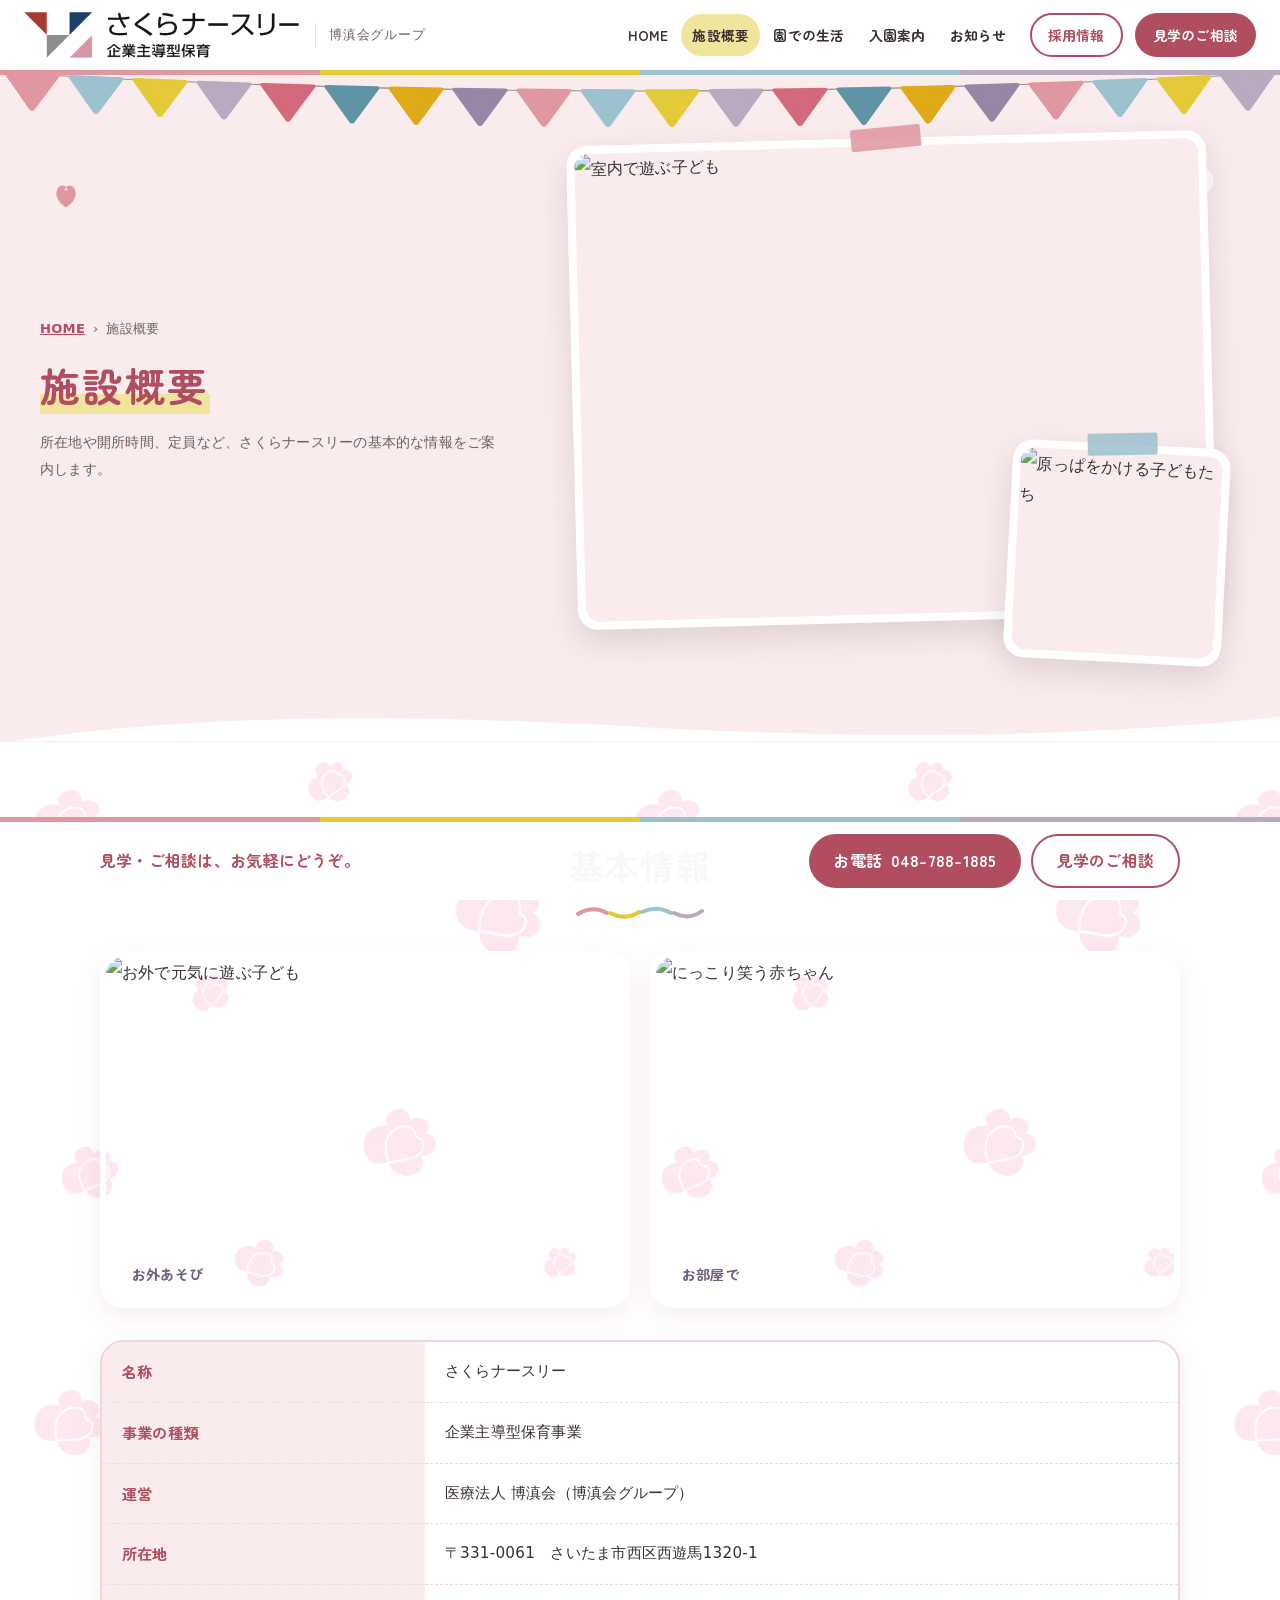
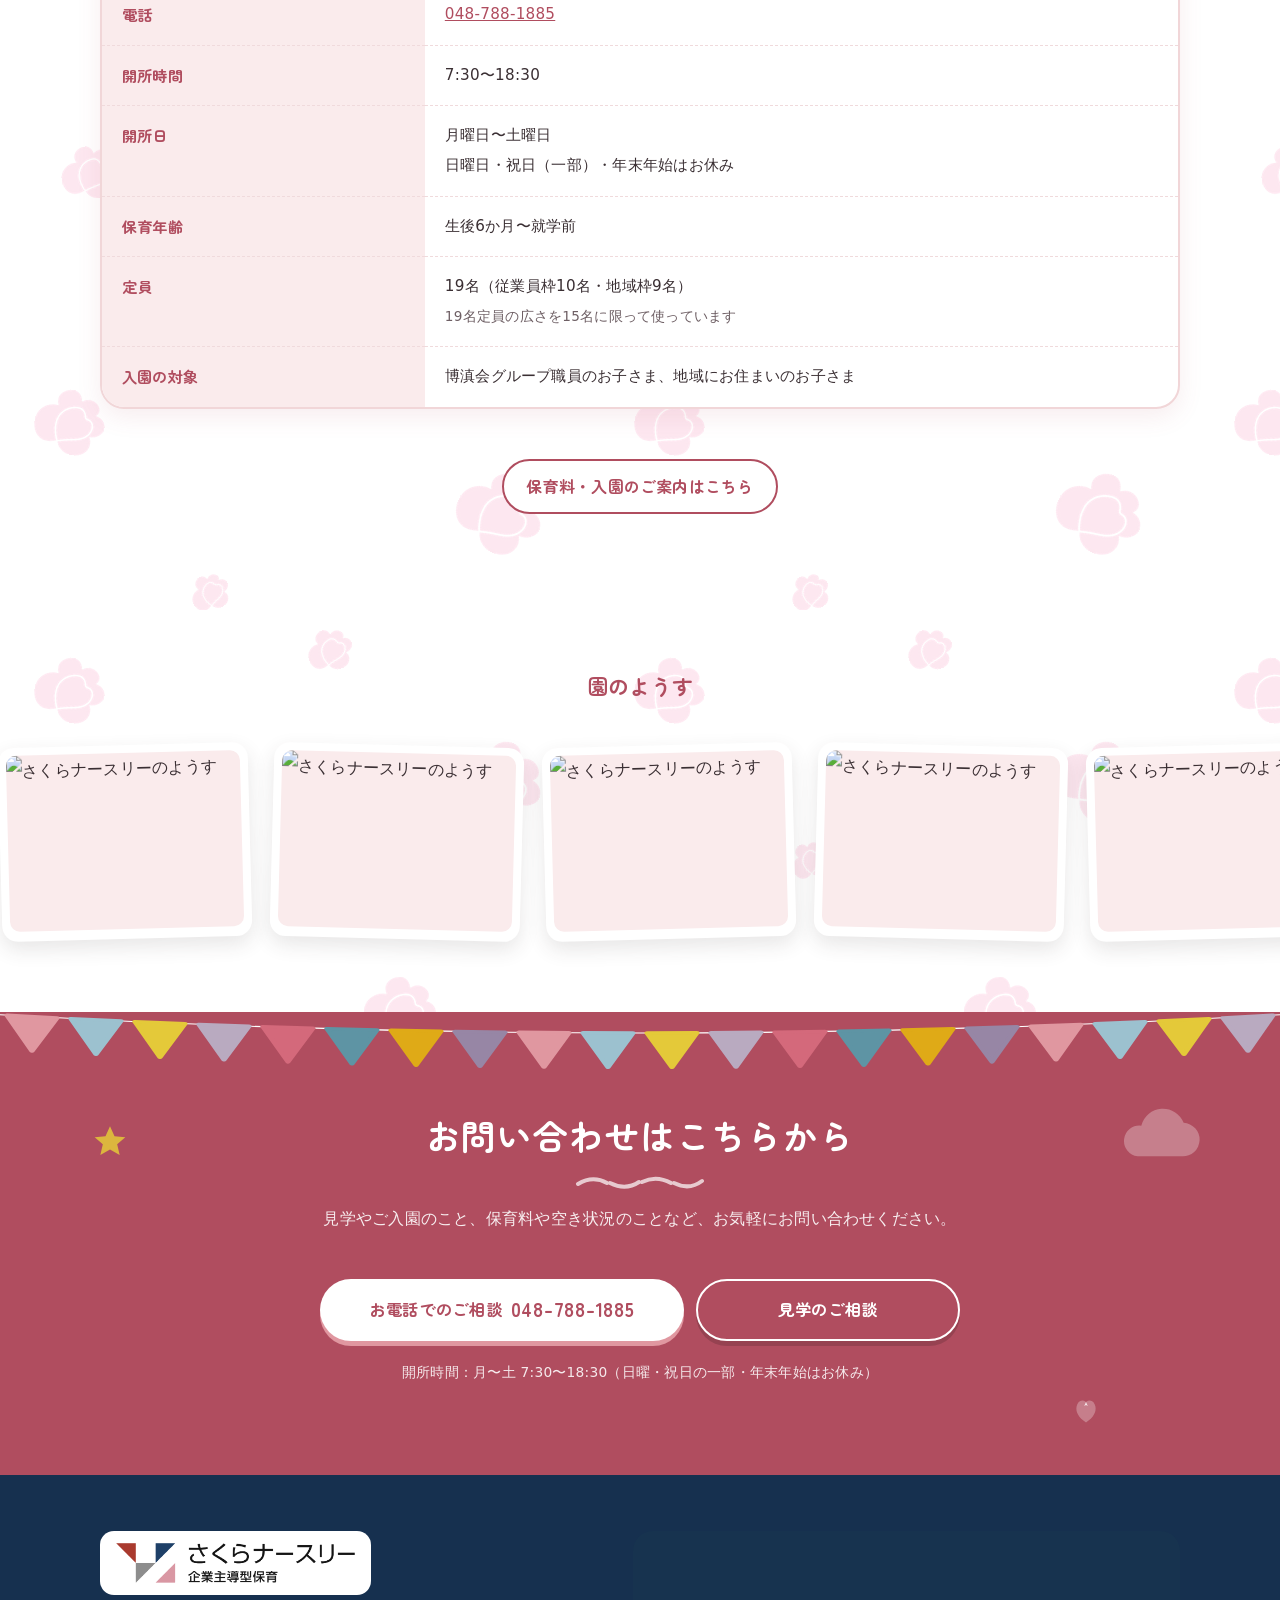
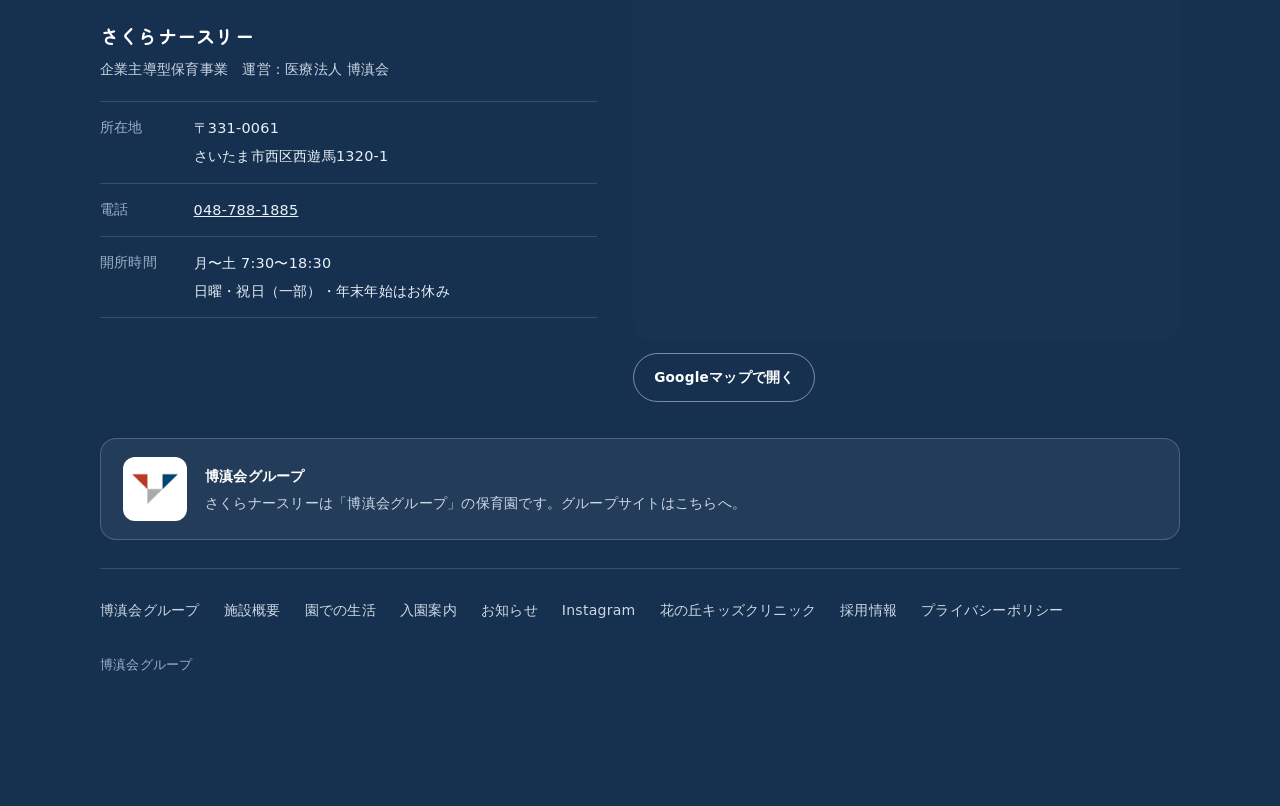
==== commit 680f25be: "Add files via upload" ====
--- a/about.html
+++ b/about.html
@@ -3,7 +3,7 @@
 <head>
 <meta charset="UTF-8">
 <meta name="viewport" content="width=device-width, initial-scale=1">
-<title>当園について｜さくらナースリー｜博滇会グループ</title>
+<title>施設概要｜さくらナースリー｜博滇会グループ</title>
 <!-- ★お試し公開のあいだは検索結果に出ないようにしています。本番公開のときはこの1行を削除してください★ -->
 <meta name="robots" content="noindex,nofollow">
 <meta name="description" content="さくらナースリー（さいたま市西区西遊馬）は、博滇会グループが運営する企業主導型保育園です。6か月から就学前まで、定員19名。月〜土 7:30〜18:30。見学はどなたでも受け付けています。">
@@ -36,7 +36,7 @@
     <span class="group header__grp">博滇会グループ</span>
   </a>
   <nav class="gn" aria-label="サイトのご案内">
-    <ul class="gn__list" id="gn-list"><li><a class="gn__a" href="index.html">HOME</a></li><li><a class="gn__a is-cur" href="about.html" aria-current="page">当園について</a></li><li><a class="gn__a" href="life.html">園での生活</a></li><li><a class="gn__a" href="guide.html">入園案内</a></li><li><a class="gn__a" href="news.html">お知らせ</a></li></ul>
+    <ul class="gn__list" id="gn-list"><li><a class="gn__a" href="index.html">HOME</a></li><li><a class="gn__a is-cur" href="about.html" aria-current="page">施設概要</a></li><li><a class="gn__a" href="life.html">園での生活</a></li><li><a class="gn__a" href="guide.html">入園案内</a></li><li><a class="gn__a" href="news.html">お知らせ</a></li></ul>
     <!-- ▼法人の採用サイト（うしろの ?utm_... は消さないでください） -->
     <a class="gn__recruit" id="btn-recruit-header" href="https://arwrk.net/recruit/hakushinkai?utm_source=sakura-nursery&amp;utm_medium=site&amp;utm_campaign=recruit" target="_blank" rel="noopener">採用情報</a>
     <a class="gnav__cta gn__cta" id="btn-visit-header" href="https://hakushinkai.jp/contact/?from=sakura-nursery&amp;place=header">見学のご相談</a>
@@ -51,9 +51,9 @@
   <span class="float float--b" style="width:76px;height:44px;right:5%;top:84px;color:#fff" aria-hidden="true"><svg><use href="#i-cloud"/></svg></span>
   <div class="phero__grid">
     <div class="phero__copy">
-      <p class="crumb"><a href="index.html">HOME</a><span aria-hidden="true">›</span>当園について</p>
-      <h1 class="phero__ttl">当園について</h1>
-      <p class="phero__lead">保護者に寄り添い、一人ひとりの子どもの家庭環境に合わせて、愛情を持って保育していきます。さくらナースリーの考え方と特色、施設の概要をご案内します。</p>
+      <p class="crumb"><a href="index.html">HOME</a><span aria-hidden="true">›</span>施設概要</p>
+      <h1 class="phero__ttl">施設概要</h1>
+      <p class="phero__lead">所在地や開所時間、定員など、さくらナースリーの基本的な情報をご案内します。</p>
     </div>
     <div class="phero__photo">
       <figure class="pic pic--main"><img src="https://hakushinkai.jp/wp-content/themes/hakushinkai/inc/images/slider1.jpg" alt="室内で遊ぶ子ども" width="1200" height="800"></figure>
@@ -62,50 +62,10 @@
   </div>
 </main>
 
-<!-- ===== 当園について ===== -->
-<section class="section section--white wave-top white-sec" aria-labelledby="ab-title">
-  <span class="float float--a" style="width:30px;height:30px;left:4%;top:80px;color:var(--pink2)" aria-hidden="true"><svg><use href="#i-petal"/></svg></span>
-  <div class="wrap">
-    <h2 class="h2" id="ab-title"><span>地域で見守り、</span><span>ともに育つ。</span></h2>
-    <p class="lede">さくらナースリーは、一人ひとりの園児を地域で見守り、お預かりしている園児と保護者のみなさま、そして保育者も、ともに成長していくことを目指す保育園です。</p>
-    <div class="hagu">
-      <div class="hagu__item">
-        <div class="hagu__pic"><img src="https://hakushinkai.jp/wp-content/themes/hakushinkai/inc/images/abd1.png" alt="室内で遊ぶ子どもたち" loading="lazy"></div>
-        <div class="hagu__body"><h3>明るく広々とした環境で<em>「はぐくむ」</em></h3><p>19名定員の広さを15名に限って使っているので、一人ひとりのスペースを十分にとれています。活動スペースは5面に窓があり、明るさも十分。お昼寝のお部屋は別に用意しています。</p></div>
-      </div>
-      <div class="hagu__item">
-        <div class="hagu__pic"><img src="https://hakushinkai.jp/wp-content/themes/hakushinkai/inc/images/abd2.png" alt="みかんの収穫をする子ども" loading="lazy"></div>
-        <div class="hagu__body"><h3>地域全体で<em>「はぐくむ」</em></h3><p>近くの農家さんの畑を使わせてもらう収穫体験、園庭のいちごの収穫、荒川の河川敷までのお散歩など、西区にはいいところがいっぱい。子どもたちは地域にも育ててもらっています。</p></div>
-      </div>
-    </div>
-  </div>
-</section>
-
-<!-- ===== さくらの特色 ===== -->
-<section class="section section--pink dots wave-top tint-sky sky-sec" aria-labelledby="feature-title">
-  <div class="wrap">
-    <h2 class="h2" id="feature-title"><span>さくらナースリーの</span><span><span class="num">3</span>つの特色</span></h2>
-    <div class="features features--3">
-      <article class="fcard k-pink">
-        <div class="fcard__pic"><img src="https://hakushinkai.jp/wp-content/themes/hakushinkai/inc/images/f1.png" alt="お散歩のようす" loading="lazy"></div>
-        <div class="fcard__body"><span class="fcard__pt">POINT 1</span><h3>認可保育園と同じ基準で運営</h3><p>国の指導に合わせた運営をしているため、職員の配置基準や設置基準は認可保育園と同等です。</p></div>
-      </article>
-      <article class="fcard k-sky">
-        <div class="fcard__pic"><img src="https://hakushinkai.jp/wp-content/themes/hakushinkai/inc/images/f2.png" alt="さくらナースリーの建物" loading="lazy"></div>
-        <div class="fcard__body"><span class="fcard__pt">POINT 2</span><h3>医療法人が運営する保育園</h3><p>内科・皮膚科・精神科・小児科のクリニックを持つ医療法人が運営しています。定期的な健康診断はもちろん、急なケガや発達についての相談も、専門家に受けることができます。</p></div>
-      </article>
-      <article class="fcard k-yel">
-        <div class="fcard__pic"><img src="https://hakushinkai.jp/wp-content/themes/hakushinkai/inc/images/f3.png" alt="給食を食べる子どもたち" loading="lazy"></div>
-        <div class="fcard__body"><span class="fcard__pt">POINT 3</span><h3>管理栄養士が監修した給食</h3><p>医療法人の施設の管理栄養士が監修した昼食を、園で調理して提供しています。子どもたちに人気のメニューは、手作りハンバーグです。</p></div>
-      </article>
-    </div>
-  </div>
-</section>
-
 <!-- ===== 施設概要 ===== -->
 <section class="section section--white wave-top white-sec" aria-labelledby="gaiyo-title">
   <div class="wrap">
-    <h2 class="h2" id="gaiyo-title">施設概要</h2>
+    <h2 class="h2" id="gaiyo-title">基本情報</h2>
     <div class="about-grid">
       <figure class="about-photo"><img src="https://hakushinkai.jp/wp-content/themes/hakushinkai/inc/images/slider5.jpg" alt="お外で元気に遊ぶ子ども" loading="lazy"><figcaption>お外あそび</figcaption></figure>
       <figure class="about-photo"><img src="https://hakushinkai.jp/wp-content/themes/hakushinkai/inc/images/slider2.jpg" alt="にっこり笑う赤ちゃん" loading="lazy"><figcaption>お部屋で</figcaption></figure>
@@ -162,7 +122,7 @@
   </div>
   <nav class="wrap footer__links" aria-label="関連リンク">
     <a href="https://hakushinkai.jp/">博滇会グループ</a>
-    <a href="about.html">当園について</a><a href="life.html">園での生活</a><a href="guide.html">入園案内</a><a href="news.html">お知らせ</a>
+    <a href="about.html">施設概要</a><a href="life.html">園での生活</a><a href="guide.html">入園案内</a><a href="news.html">お知らせ</a>
     <a href="https://www.instagram.com/sakura.nursery1/" target="_blank" rel="noopener">Instagram</a>
     <a href="https://hakushinkai.jp/facilities/hananookakidsclinic/">花の丘キッズクリニック</a>
     <a id="btn-recruit-footer" href="https://arwrk.net/recruit/hakushinkai?utm_source=sakura-nursery&amp;utm_medium=site&amp;utm_campaign=recruit" target="_blank" rel="noopener">採用情報</a>
--- a/style.css
+++ b/style.css
@@ -1058,13 +1058,57 @@
 .hagu__item:nth-child(even){ grid-template-columns:minmax(0,1.1fr) minmax(0,.9fr); }
 @media (max-width:720px){ .hagu__item:nth-child(even){ grid-template-columns:minmax(0,1fr); } }
 
-/* さくらの花を背景にうすくちりばめる（2026-10-19） */
-.dots{ background-image:url("sakura-bg.png"), radial-gradient(circle, rgba(224,151,160,.28) 3px, transparent 3.5px); background-size:600px 600px, 28px 28px; }
-.tint-sky{ background-image:url("sakura-bg.png"), radial-gradient(circle, rgba(156,193,207,.5) 3px, transparent 3.5px) !important; background-size:600px 600px, 28px 28px; background-position:180px 90px, 0 0; }
-.tint-yel{ background-image:url("sakura-bg.png"), radial-gradient(circle, rgba(228,201,57,.35) 3px, transparent 3.5px) !important; background-size:600px 600px, 28px 28px; background-position:320px 200px, 0 0; }
-.tint-pur{ background-image:url("sakura-bg.png"), radial-gradient(circle, rgba(185,170,192,.45) 3px, transparent 3.5px) !important; background-size:600px 600px, 28px 28px; background-position:60px 300px, 0 0; }
-.section--white, .strip{ background-image:url("sakura-bg.png"); background-size:600px 600px; background-position:240px 140px; }
+/* =========================================================
+   さくらの花を背景にうすくちりばめ、ゆっくり動かす（2026-10-19）
+   ・方眼のような水玉は使わない
+   ・いちばん上（ヒーロー）には入れない
+   ========================================================= */
+.dots, .tint-sky, .tint-yel, .tint-pur, .section--white, .strip{
+  background-image:url("sakura-bg.png") !important;
+  background-size:600px 600px !important;
+  background-repeat:repeat;
+  animation:sakura-drift 90s linear infinite;
+}
+.tint-yel{ animation-delay:-30s; }
+.tint-sky{ animation-delay:-55s; }
+.tint-pur{ animation-delay:-75s; }
+.section--white{ animation-delay:-15s; }
+.strip{ animation-delay:-45s; }
+@keyframes sakura-drift{
+  from{ background-position:0 0; }
+  to  { background-position:600px 600px; }   /* 1枚ぶん右下へ流れて、つなぎ目なくくり返す */
+}
+.fv.dots, .phero.dots{ background-image:none !important; animation:none; }
 @media (max-width:760px){
-  .dots, .tint-sky, .tint-yel, .tint-pur{ background-size:420px 420px, 28px 28px; }
-  .section--white, .strip{ background-size:420px 420px; }
-}
+  .dots, .tint-sky, .tint-yel, .tint-pur, .section--white, .strip{ background-size:420px 420px !important; animation-name:sakura-drift-sp; }
+  @keyframes sakura-drift-sp{ from{ background-position:0 0; } to{ background-position:420px 420px; } }
+}
+@media (prefers-reduced-motion: reduce){
+  .dots, .tint-sky, .tint-yel, .tint-pur, .section--white, .strip{ animation:none; }
+}
+
+/* =========================================================
+   ヒーロー：写真を大きく、文字は小さめに（2026-10-19）
+   ========================================================= */
+.fv__grid{ max-width:1240px; grid-template-columns:minmax(0,.72fr) minmax(0,1.28fr); gap:44px; padding-top:48px; }
+.fv .lead{ font-size:clamp(1.9rem, 3.4vw, 2.75rem); line-height:1.5; }
+.fv__place{ font-size:.82rem; }
+.fv__text{ font-size:.9rem; line-height:1.9; }
+.fv .tags li{ font-size:.8rem; }
+.fv .btn{ font-size:.95rem; }
+.collage{ gap:18px; }
+.phero__grid{ max-width:1200px; grid-template-columns:minmax(0,.8fr) minmax(0,1.2fr); }
+.phero__photo{ max-width:640px; }
+.phero__ttl{ font-size:clamp(1.8rem, 3.6vw, 2.5rem); }
+.phero__lead{ font-size:.9rem; line-height:1.9; }
+@media (max-width:860px){
+  .fv__grid{ grid-template-columns:minmax(0,1fr); }
+  .fv__photo{ width:100%; max-width:620px; }
+  .phero__grid{ grid-template-columns:minmax(0,1fr); }
+  .phero__photo{ width:92%; }
+}
+.c-a img{ aspect-ratio:1/1; }
+.c-d img{ aspect-ratio:3/1; }
+.phero .pic--sub{ width:34%; }
+.c-b img, .c-c img{ aspect-ratio:4/3; }
+.c-a{ align-self:stretch; } .c-a img{ height:100%; aspect-ratio:auto; min-height:100%; object-fit:cover; }
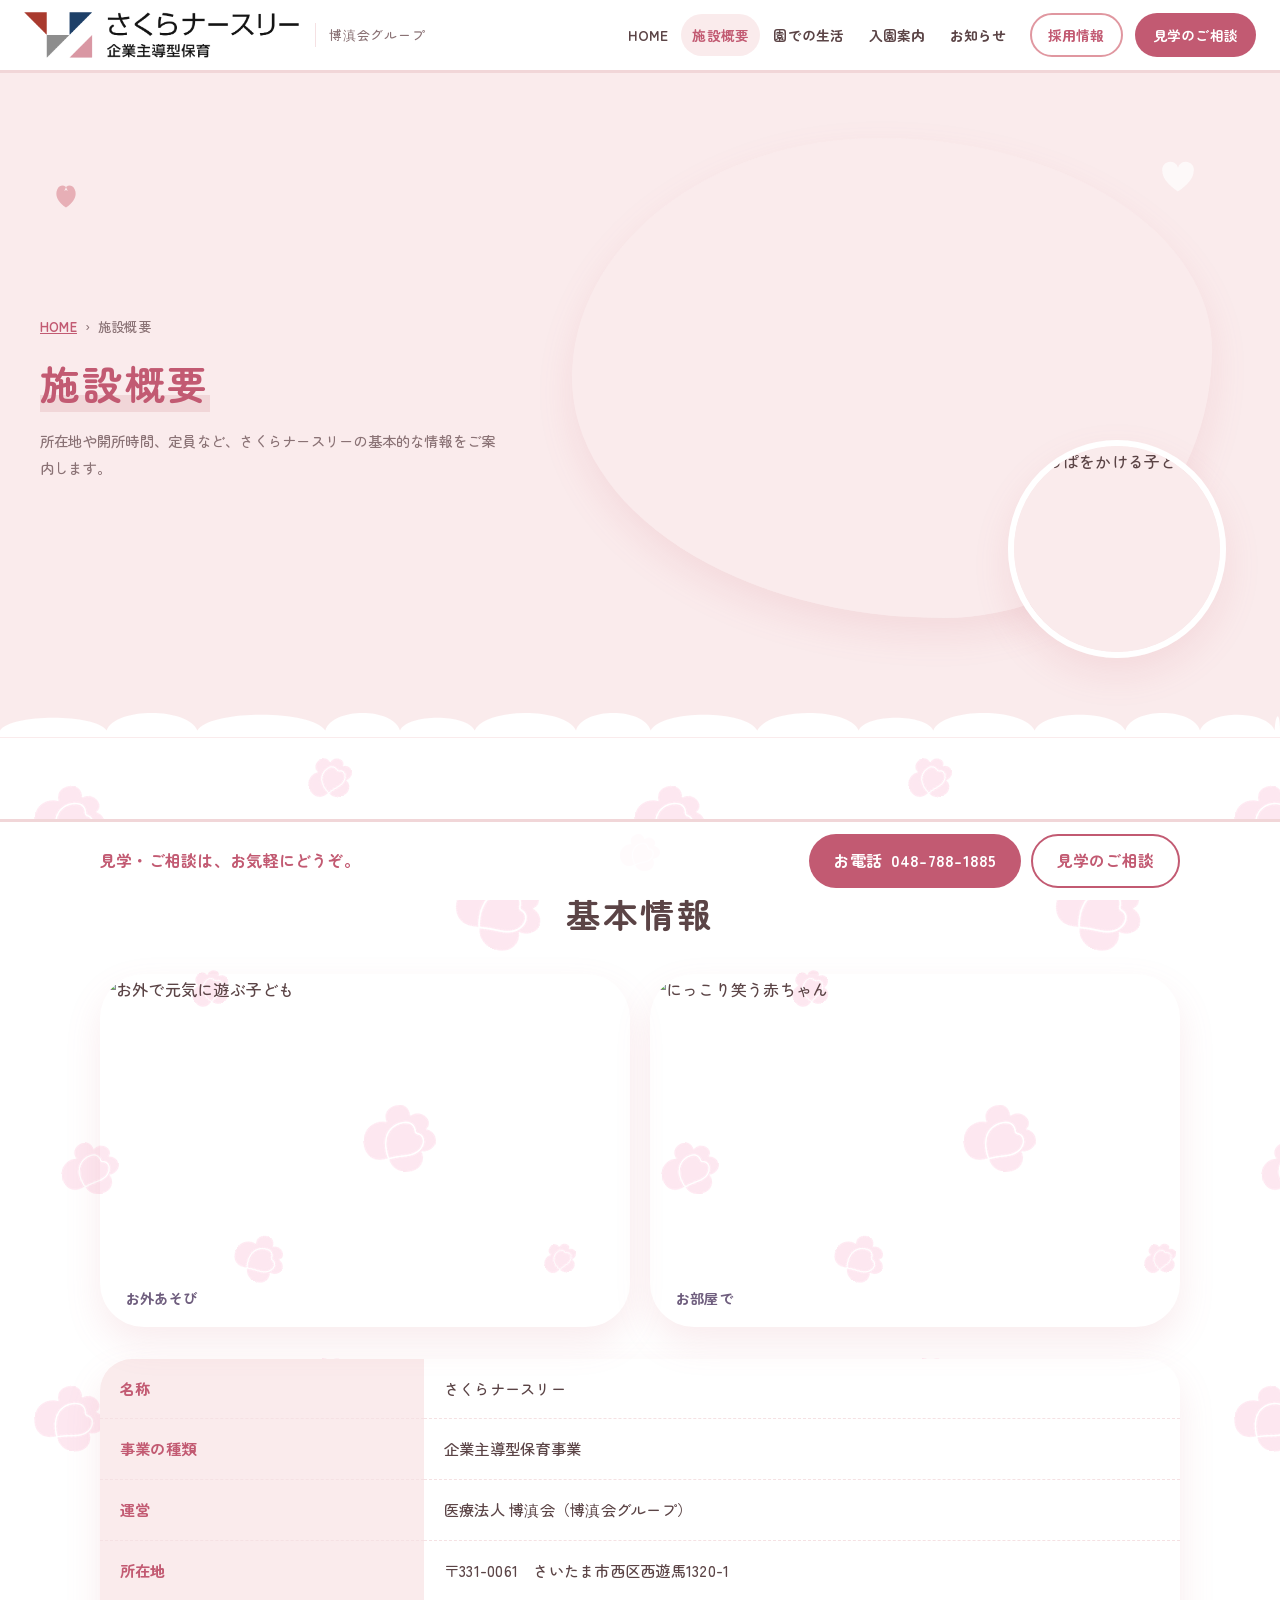
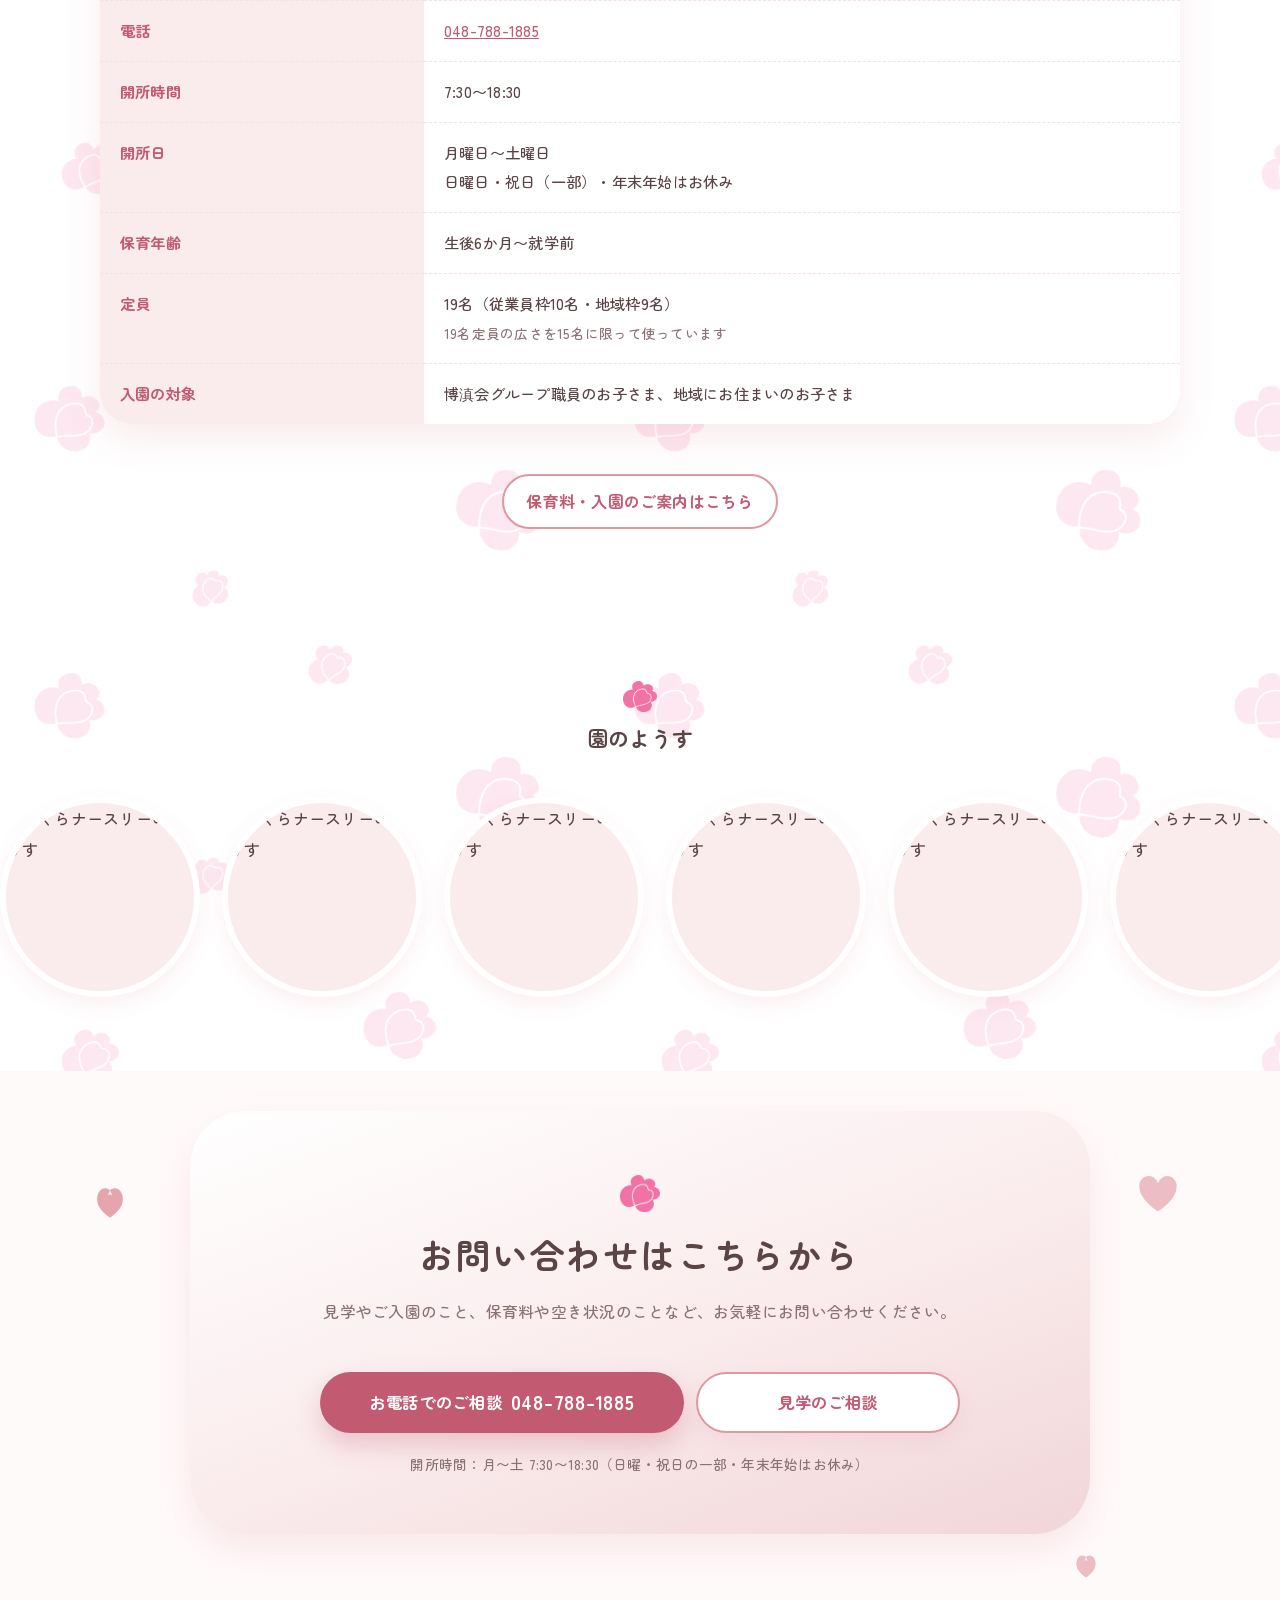
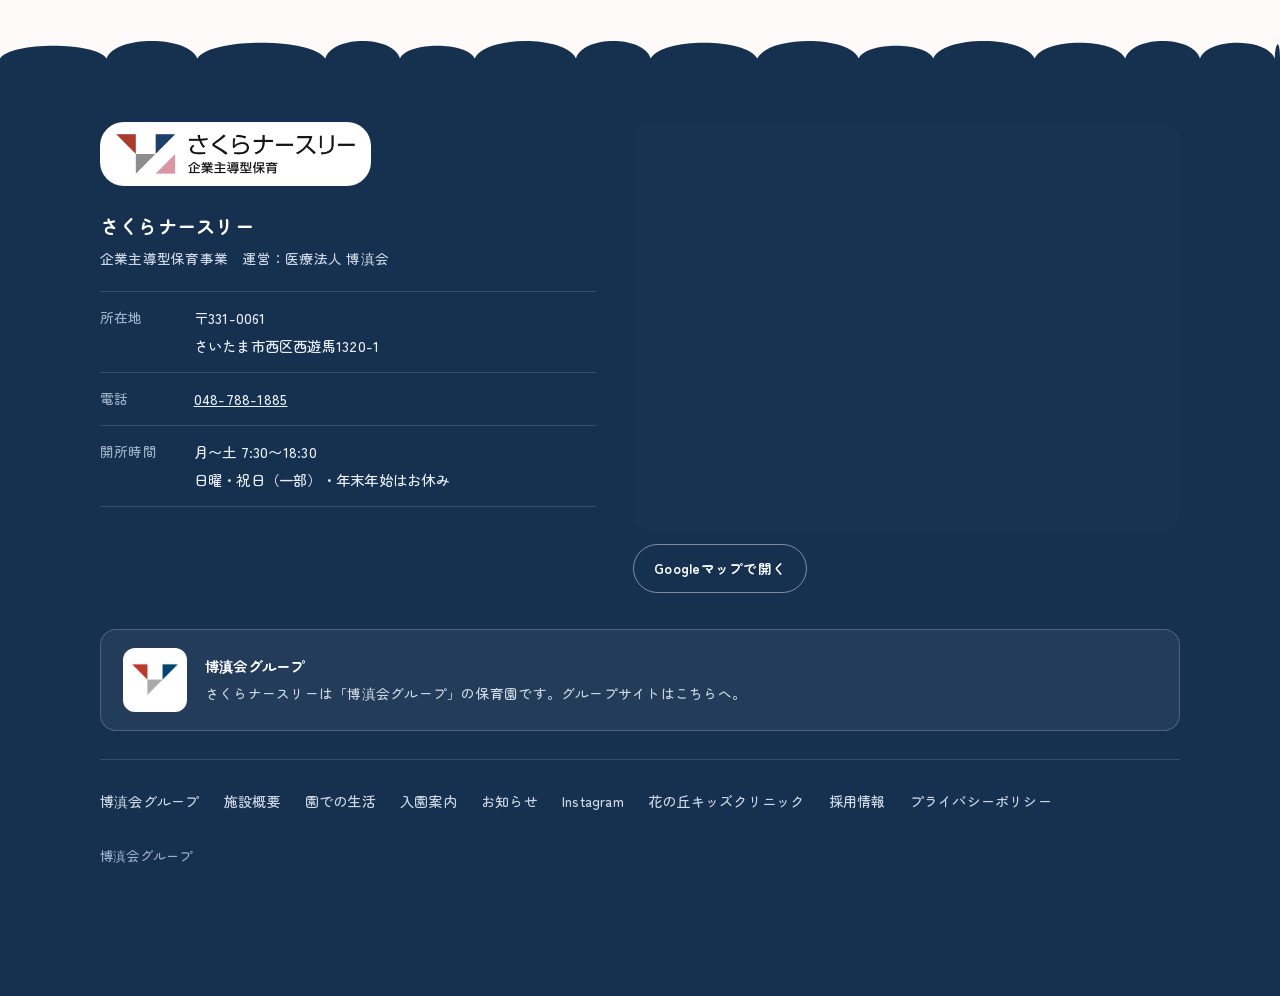
==== commit 984a8786: "Add files via upload" ====
--- a/about.html
+++ b/about.html
@@ -23,9 +23,7 @@
 -->
 <svg width="0" height="0" style="position:absolute" aria-hidden="true">
   <defs>
-    <symbol id="i-star" viewBox="0 0 24 24"><path d="M12 2.5l2.7 6 6.5.6-4.9 4.3 1.5 6.4L12 16.5l-5.8 3.3 1.5-6.4-4.9-4.3 6.5-.6z" fill="currentColor"/></symbol>
     <symbol id="i-heart" viewBox="0 0 24 24"><path d="M12 20.5S3.5 15.2 3.5 9.6A4.3 4.3 0 0 1 12 7.5a4.3 4.3 0 0 1 8.5 2.1c0 5.6-8.5 10.9-8.5 10.9z" fill="currentColor"/></symbol>
-    <symbol id="i-cloud" viewBox="0 0 48 28"><path d="M13 26h24a9 9 0 0 0 .8-18A12 12 0 0 0 15 9.5 8.3 8.3 0 0 0 13 26z" fill="currentColor"/></symbol>
     <symbol id="i-petal" viewBox="0 0 24 24"><path d="M12 22C6 18 3.5 13.5 4.5 9 5.4 5 8.5 3 12 5.5 15.5 3 18.6 5 19.5 9c1 4.5-1.5 9-7.5 13z" fill="currentColor"/><path d="M12 5.5l-1.4 3.2L12 8l1.4.7z" fill="#fff" opacity=".8"/></symbol>
     <symbol id="kid" viewBox="0 0 40 70"><ellipse cx="20" cy="49" rx="11" ry="13" fill="currentColor"/><ellipse cx="9.5" cy="44" rx="3.2" ry="6" fill="currentColor" transform="rotate(25 9.5 44)"/><ellipse cx="30.5" cy="44" rx="3.2" ry="6" fill="currentColor" transform="rotate(-25 30.5 44)"/><ellipse cx="15" cy="64" rx="4" ry="3.6" fill="#f6d8c4"/><ellipse cx="25" cy="64" rx="4" ry="3.6" fill="#f6d8c4"/><circle cx="20" cy="20" r="13" fill="#fbe3d1"/><path d="M7 19c0-8 6-13 13-13s13 5 13 13c-3-3-6-5-9-5-1 2-4 3-8 3-4 0-7 1-9 2z" fill="#a9724a"/><circle cx="15.5" cy="22" r="1.5" fill="#4a3a35"/><circle cx="24.5" cy="22" r="1.5" fill="#4a3a35"/><ellipse cx="12.5" cy="26" rx="2.4" ry="1.6" fill="#f3a5a5" opacity=".75"/><ellipse cx="27.5" cy="26" rx="2.4" ry="1.6" fill="#f3a5a5" opacity=".75"/><path d="M18 26.5q2 1.6 4 0" stroke="#c4705e" stroke-width="1.1" fill="none" stroke-linecap="round"/></symbol>
   </defs>
@@ -48,7 +46,7 @@
 <main class="phero dots wave-bottom pink-sec">
   <div class="bunting" aria-hidden="true"></div>
   <span class="float float--a" style="width:30px;height:30px;left:4%;top:110px;color:var(--pink2)" aria-hidden="true"><svg><use href="#i-petal"/></svg></span>
-  <span class="float float--b" style="width:76px;height:44px;right:5%;top:84px;color:#fff" aria-hidden="true"><svg><use href="#i-cloud"/></svg></span>
+  <span class="float float--b" style="width:76px;height:44px;right:5%;top:84px;color:#fff" aria-hidden="true"><svg><use href="#i-heart"/></svg></span>
   <div class="phero__grid">
     <div class="phero__copy">
       <p class="crumb"><a href="index.html">HOME</a><span aria-hidden="true">›</span>施設概要</p>
@@ -83,8 +81,8 @@
 <!-- ===== 最後のご相談 ===== -->
 <section class="cta" aria-labelledby="cta-title">
   <div class="bunting" aria-hidden="true"></div>
-  <span class="float float--a is-yel" style="width:40px;height:40px;left:7%;top:110px" aria-hidden="true"><svg><use href="#i-star"/></svg></span>
-  <span class="float float--b" style="width:90px;height:52px;right:6%;top:96px" aria-hidden="true"><svg><use href="#i-cloud"/></svg></span>
+  <span class="float float--a is-yel" style="width:40px;height:40px;left:7%;top:110px" aria-hidden="true"><svg><use href="#i-petal"/></svg></span>
+  <span class="float float--b" style="width:90px;height:52px;right:6%;top:96px" aria-hidden="true"><svg><use href="#i-heart"/></svg></span>
   <span class="float float--a" style="width:30px;height:30px;right:14%;bottom:50px" aria-hidden="true"><svg><use href="#i-petal"/></svg></span>
   <div class="wrap">
     <h2 class="h2" id="cta-title"><span>お問い合わせは</span><span>こちらから</span></h2>
--- a/style.css
+++ b/style.css
@@ -1112,3 +1112,120 @@
 .phero .pic--sub{ width:34%; }
 .c-b img, .c-c img{ aspect-ratio:4/3; }
 .c-a{ align-self:stretch; } .c-a img{ height:100%; aspect-ratio:auto; min-height:100%; object-fit:cover; }
+
+
+/* =========================================================
+   さくらナースリーらしい「やわらかい」見た目（2026-10-19 第2版）
+   0・1・2歳の小さな子どもの園として、角を取り、色を淡く、影をふんわりさせる。
+   西遊馬保育園との違い：三角の旗・テープ・傾き・水玉・波線なし。
+   ========================================================= */
+:root{
+  --ink:#5b4446; --ink-soft:#8a7275; --deep:#c25a72; --deep-d:#a84a61; --bg:#fffafa; --line:#f5e1e3;
+  --soft:0 16px 36px rgba(212,105,123,.13);
+  --soft-sm:0 8px 20px rgba(212,105,123,.10);
+}
+body{ font-family:var(--round); font-weight:500; }
+.bunting{ display:none !important; }
+
+/* セクションの境目：ふんわりした雲のふち */
+.pink-sec{ --wave-up:url("data:image/svg+xml;utf8,<svg xmlns='http://www.w3.org/2000/svg' viewBox='0 0 1200 34' preserveAspectRatio='none'><path d='M0 34 L0 26 C 10 10 90 10 100 26 C 108 4 176 4 185 26 C 197 6 293 6 305 26 C 312 4 368 4 375 26 C 382 10 438 10 445 26 C 454 4 530 4 540 26 C 547 4 603 4 610 26 C 620 6 700 6 710 26 C 720 4 796 4 805 26 C 812 10 868 10 875 26 C 884 4 960 4 970 26 C 978 6 1046 6 1055 26 C 1062 4 1118 4 1125 26 C 1132 6 1188 6 1195 26 C 1196 8 1200 8 1200 26 L1200 34 Z' fill='%23faebec'/></svg>"); --wave-down:url("data:image/svg+xml;utf8,<svg xmlns='http://www.w3.org/2000/svg' viewBox='0 0 1200 34' preserveAspectRatio='none'><path d='M0 0 L0 8 C 12 30 108 30 120 8 C 130 24 206 24 215 8 C 227 26 323 26 335 8 C 347 28 443 28 455 8 C 464 30 540 30 550 8 C 560 30 636 30 645 8 C 654 24 722 24 730 8 C 738 24 806 24 815 8 C 824 28 900 28 910 8 C 922 30 1018 30 1030 8 C 1040 30 1116 30 1125 8 C 1132 30 1192 30 1200 8 L1200 0 Z' fill='%23faebec'/></svg>"); }
+.white-sec{ --wave-up:url("data:image/svg+xml;utf8,<svg xmlns='http://www.w3.org/2000/svg' viewBox='0 0 1200 34' preserveAspectRatio='none'><path d='M0 34 L0 26 C 10 10 90 10 100 26 C 108 4 176 4 185 26 C 197 6 293 6 305 26 C 312 4 368 4 375 26 C 382 10 438 10 445 26 C 454 4 530 4 540 26 C 547 4 603 4 610 26 C 620 6 700 6 710 26 C 720 4 796 4 805 26 C 812 10 868 10 875 26 C 884 4 960 4 970 26 C 978 6 1046 6 1055 26 C 1062 4 1118 4 1125 26 C 1132 6 1188 6 1195 26 C 1196 8 1200 8 1200 26 L1200 34 Z' fill='%23ffffff'/></svg>"); --wave-down:url("data:image/svg+xml;utf8,<svg xmlns='http://www.w3.org/2000/svg' viewBox='0 0 1200 34' preserveAspectRatio='none'><path d='M0 0 L0 8 C 12 30 108 30 120 8 C 130 24 206 24 215 8 C 227 26 323 26 335 8 C 347 28 443 28 455 8 C 464 30 540 30 550 8 C 560 30 636 30 645 8 C 654 24 722 24 730 8 C 738 24 806 24 815 8 C 824 28 900 28 910 8 C 922 30 1018 30 1030 8 C 1040 30 1116 30 1125 8 C 1132 30 1192 30 1200 8 L1200 0 Z' fill='%23ffffff'/></svg>"); }
+.sky-sec{ --wave-up:url("data:image/svg+xml;utf8,<svg xmlns='http://www.w3.org/2000/svg' viewBox='0 0 1200 34' preserveAspectRatio='none'><path d='M0 34 L0 26 C 10 10 90 10 100 26 C 108 4 176 4 185 26 C 197 6 293 6 305 26 C 312 4 368 4 375 26 C 382 10 438 10 445 26 C 454 4 530 4 540 26 C 547 4 603 4 610 26 C 620 6 700 6 710 26 C 720 4 796 4 805 26 C 812 10 868 10 875 26 C 884 4 960 4 970 26 C 978 6 1046 6 1055 26 C 1062 4 1118 4 1125 26 C 1132 6 1188 6 1195 26 C 1196 8 1200 8 1200 26 L1200 34 Z' fill='%23eef6f9'/></svg>"); --wave-down:url("data:image/svg+xml;utf8,<svg xmlns='http://www.w3.org/2000/svg' viewBox='0 0 1200 34' preserveAspectRatio='none'><path d='M0 0 L0 8 C 12 30 108 30 120 8 C 130 24 206 24 215 8 C 227 26 323 26 335 8 C 347 28 443 28 455 8 C 464 30 540 30 550 8 C 560 30 636 30 645 8 C 654 24 722 24 730 8 C 738 24 806 24 815 8 C 824 28 900 28 910 8 C 922 30 1018 30 1030 8 C 1040 30 1116 30 1125 8 C 1132 30 1192 30 1200 8 L1200 0 Z' fill='%23eef6f9'/></svg>"); }
+.yel-sec{ --wave-up:url("data:image/svg+xml;utf8,<svg xmlns='http://www.w3.org/2000/svg' viewBox='0 0 1200 34' preserveAspectRatio='none'><path d='M0 34 L0 26 C 10 10 90 10 100 26 C 108 4 176 4 185 26 C 197 6 293 6 305 26 C 312 4 368 4 375 26 C 382 10 438 10 445 26 C 454 4 530 4 540 26 C 547 4 603 4 610 26 C 620 6 700 6 710 26 C 720 4 796 4 805 26 C 812 10 868 10 875 26 C 884 4 960 4 970 26 C 978 6 1046 6 1055 26 C 1062 4 1118 4 1125 26 C 1132 6 1188 6 1195 26 C 1196 8 1200 8 1200 26 L1200 34 Z' fill='%23fdf7dc'/></svg>"); --wave-down:url("data:image/svg+xml;utf8,<svg xmlns='http://www.w3.org/2000/svg' viewBox='0 0 1200 34' preserveAspectRatio='none'><path d='M0 0 L0 8 C 12 30 108 30 120 8 C 130 24 206 24 215 8 C 227 26 323 26 335 8 C 347 28 443 28 455 8 C 464 30 540 30 550 8 C 560 30 636 30 645 8 C 654 24 722 24 730 8 C 738 24 806 24 815 8 C 824 28 900 28 910 8 C 922 30 1018 30 1030 8 C 1040 30 1116 30 1125 8 C 1132 30 1192 30 1200 8 L1200 0 Z' fill='%23fdf7dc'/></svg>"); }
+.pur-sec{ --wave-up:url("data:image/svg+xml;utf8,<svg xmlns='http://www.w3.org/2000/svg' viewBox='0 0 1200 34' preserveAspectRatio='none'><path d='M0 34 L0 26 C 10 10 90 10 100 26 C 108 4 176 4 185 26 C 197 6 293 6 305 26 C 312 4 368 4 375 26 C 382 10 438 10 445 26 C 454 4 530 4 540 26 C 547 4 603 4 610 26 C 620 6 700 6 710 26 C 720 4 796 4 805 26 C 812 10 868 10 875 26 C 884 4 960 4 970 26 C 978 6 1046 6 1055 26 C 1062 4 1118 4 1125 26 C 1132 6 1188 6 1195 26 C 1196 8 1200 8 1200 26 L1200 34 Z' fill='%23f3eff5'/></svg>"); --wave-down:url("data:image/svg+xml;utf8,<svg xmlns='http://www.w3.org/2000/svg' viewBox='0 0 1200 34' preserveAspectRatio='none'><path d='M0 0 L0 8 C 12 30 108 30 120 8 C 130 24 206 24 215 8 C 227 26 323 26 335 8 C 347 28 443 28 455 8 C 464 30 540 30 550 8 C 560 30 636 30 645 8 C 654 24 722 24 730 8 C 738 24 806 24 815 8 C 824 28 900 28 910 8 C 922 30 1018 30 1030 8 C 1040 30 1116 30 1125 8 C 1132 30 1192 30 1200 8 L1200 0 Z' fill='%23f3eff5'/></svg>"); }
+.wave-top::before, .wave-bottom::after{ height:36px; }
+.wave-top::before{ top:-35px; } .wave-bottom::after{ bottom:-35px; }
+
+/* 見出し：下線の代わりに、花のマークを上に */
+.h2{ color:var(--ink); letter-spacing:.08em; }
+.h2::after{ display:none; }
+.h2::before{ content:""; display:block; width:40px; height:37px; margin:0 auto .45em;
+  background:url("sakura-flower.png") center / contain no-repeat; animation:sakura-sway 4s ease-in-out infinite alternate; }
+@keyframes sakura-sway{ from{ transform:rotate(-8deg); } to{ transform:rotate(8deg); } }
+.cta .h2::before{ filter:none; }
+.num{ color:var(--deep); }
+.h3-pill{ border:0; background:var(--pink4); color:var(--deep); }
+.lede{ color:var(--ink-soft); }
+
+/* 写真：テープも傾きもなし。角をまるく、ふんわりした影 */
+.pic::before, .pola::before{ display:none !important; }
+.pic{ padding:0; background:none; border-radius:44px; overflow:hidden; box-shadow:var(--soft); transform:none !important; }
+.pic img{ border-radius:inherit; }
+.c-a{ border-radius:46% 54% 44% 56% / 52% 46% 54% 48%; }
+.c-b{ border-radius:50%; } .c-b img{ aspect-ratio:1/1; }
+.c-c{ border-radius:40px 40px 40px 120px; }
+.c-d{ border-radius:999px; }
+.fv__photo::before{ content:""; position:absolute; z-index:-1; width:70%; aspect-ratio:1; right:-8%; top:-6%;
+  border-radius:50%; background:radial-gradient(circle at 40% 40%, #fff 0, var(--pink3) 70%); opacity:.8; }
+.fv__grid{ isolation:isolate; }
+.fv__badge{ background:#fff !important; border-radius:50%; color:var(--deep); transform:none; box-shadow:var(--soft-sm);
+  width:118px; height:118px; outline:3px solid var(--pink3); outline-offset:-10px; }
+.fv__badge b{ color:var(--deep); }
+.pic--main{ border-radius:48% 52% 42% 58% / 50% 44% 56% 50%; }
+.pic--sub{ border-radius:50%; border:6px solid #fff; }
+.phero__ttl{ background:linear-gradient(transparent 70%, var(--pink3) 70%); }
+.lead em{ background:linear-gradient(transparent 66%, var(--pink3) 66%) !important; }
+.fv__place{ color:var(--deep) !important; box-shadow:none; background:#fff; }
+.fv .tags li{ border:0 !important; background:#fff; box-shadow:var(--soft-sm); }
+
+/* ボタン：かたい影をやめて、ふんわり浮かせる */
+.btn--tel{ background:var(--deep); box-shadow:0 12px 26px rgba(194,90,114,.28); }
+.btn--tel:hover{ transform:translateY(-2px); box-shadow:0 16px 30px rgba(194,90,114,.32); background:var(--deep-d); }
+.btn--visit{ background:#fff; border:2px solid var(--pink2); color:var(--deep); box-shadow:var(--soft-sm); }
+.btn--visit:hover{ transform:translateY(-2px); box-shadow:var(--soft); background:var(--pink4); }
+.btn:active{ transform:translateY(0); }
+.linkbtn{ border-color:var(--pink2); }
+.linkbtn:hover{ background:var(--pink4); color:var(--deep); }
+.gn__a.is-cur{ background:var(--pink4); color:var(--deep); }
+.gn__cta{ background:var(--deep); }
+.gn__recruit{ border-color:var(--pink2); }
+
+/* 枠線をやめて、やわらかいカードに */
+.fcard, .day, .tablebox, .feecard, .what, .entry, .tile{ border:0 !important; box-shadow:var(--soft); }
+.fcard, .tile, .feecard, .what, .box, .news, .entry{ border-radius:40px; }
+.fcard__body{ border-top:0 !important; }
+.tablebox{ border-radius:32px; }
+.day{ border-radius:40px; }
+.day .day__head{ background:var(--c4, var(--pink4)) !important; }
+.day ol::before{ border-left-style:solid; opacity:.6; }
+.tile{ padding:14px; background:#fff; }
+.tile img{ border-radius:30px; }
+.tile__t{ border-top:0; padding:14px 8px 4px; }
+.tile:hover{ transform:translateY(-4px); }
+.more{ border-radius:30px; box-shadow:var(--soft-sm); }
+.news li{ border-bottom-style:solid; }
+.box, .news{ box-shadow:var(--soft); }
+.feecard__h{ background:var(--c4, var(--pink4)); }
+.about-photo{ border:0; border-radius:44px; box-shadow:var(--soft); }
+
+/* 行事の写真・流れる写真：まるい形に */
+.pola{ transform:none !important; padding:0; background:none; box-shadow:none; text-align:center; }
+.pola img{ border-radius:50%; aspect-ratio:1/1; box-shadow:var(--soft); border:6px solid #fff; }
+.pola figcaption{ justify-content:center; margin-top:12px; }
+.pola:hover{ transform:translateY(-4px) !important; }
+.strip__item{ transform:none !important; width:200px; background:none; box-shadow:none; padding:0; }
+.strip__item img{ border-radius:50%; aspect-ratio:1/1; border:6px solid #fff; box-shadow:var(--soft-sm); }
+.strip__ttl{ color:var(--ink); }
+.strip__ttl::before{ content:""; display:block; width:34px; height:31px; margin:0 auto .3em; background:url("sakura-flower.png") center / contain no-repeat; }
+
+/* 最後のご相談：濃いピンクの帯 → 淡いピンクの大きなカード */
+.cta{ background:transparent; color:var(--ink); padding:40px 24px 96px; }
+.cta .wrap{ background:linear-gradient(160deg, #fff 0%, var(--pink4) 55%, var(--pink3) 100%); border-radius:56px; padding:64px 32px 56px; box-shadow:var(--soft); max-width:900px; }
+.cta .h2{ color:var(--ink); }
+.cta .lede{ color:var(--ink-soft); }
+.cta .note{ color:var(--ink-soft); }
+.cta .btn--tel{ background:var(--deep); color:#fff; box-shadow:0 12px 26px rgba(194,90,114,.28); }
+.cta .btn--visit{ background:#fff; color:var(--deep); border-color:var(--pink2); box-shadow:var(--soft-sm); }
+.cta .float{ color:var(--pink2) !important; opacity:.6; }
+@media (max-width:760px){ .cta .wrap{ border-radius:40px; padding:48px 18px 40px; } }
+
+/* フッター：上のふちを雲の形に */
+.footer{ position:relative; margin-top:36px; }
+.footer::before{ content:""; position:absolute; left:0; right:0; top:-35px; height:36px; background:url("data:image/svg+xml;utf8,<svg xmlns='http://www.w3.org/2000/svg' viewBox='0 0 1200 34' preserveAspectRatio='none'><path d='M0 34 L0 26 C 10 10 90 10 100 26 C 108 4 176 4 185 26 C 197 6 293 6 305 26 C 312 4 368 4 375 26 C 382 10 438 10 445 26 C 454 4 530 4 540 26 C 547 4 603 4 610 26 C 620 6 700 6 710 26 C 720 4 796 4 805 26 C 812 10 868 10 875 26 C 884 4 960 4 970 26 C 978 6 1046 6 1055 26 C 1062 4 1118 4 1125 26 C 1132 6 1188 6 1195 26 C 1196 8 1200 8 1200 26 L1200 34 Z' fill='%2316304f'/></svg>") no-repeat; background-size:100% 100%; }
+.footer__logo{ border-radius:24px; }
+
+/* 浮かぶ飾りは、ハートと花びらだけにして淡く */
+.float{ opacity:.7; }
+.header::after, .callbar::before{ background:var(--pink3); height:3px; bottom:-3px; }
+.callbar::before{ top:-3px; }
+.float.is-yel{ color:var(--pink2) !important; }
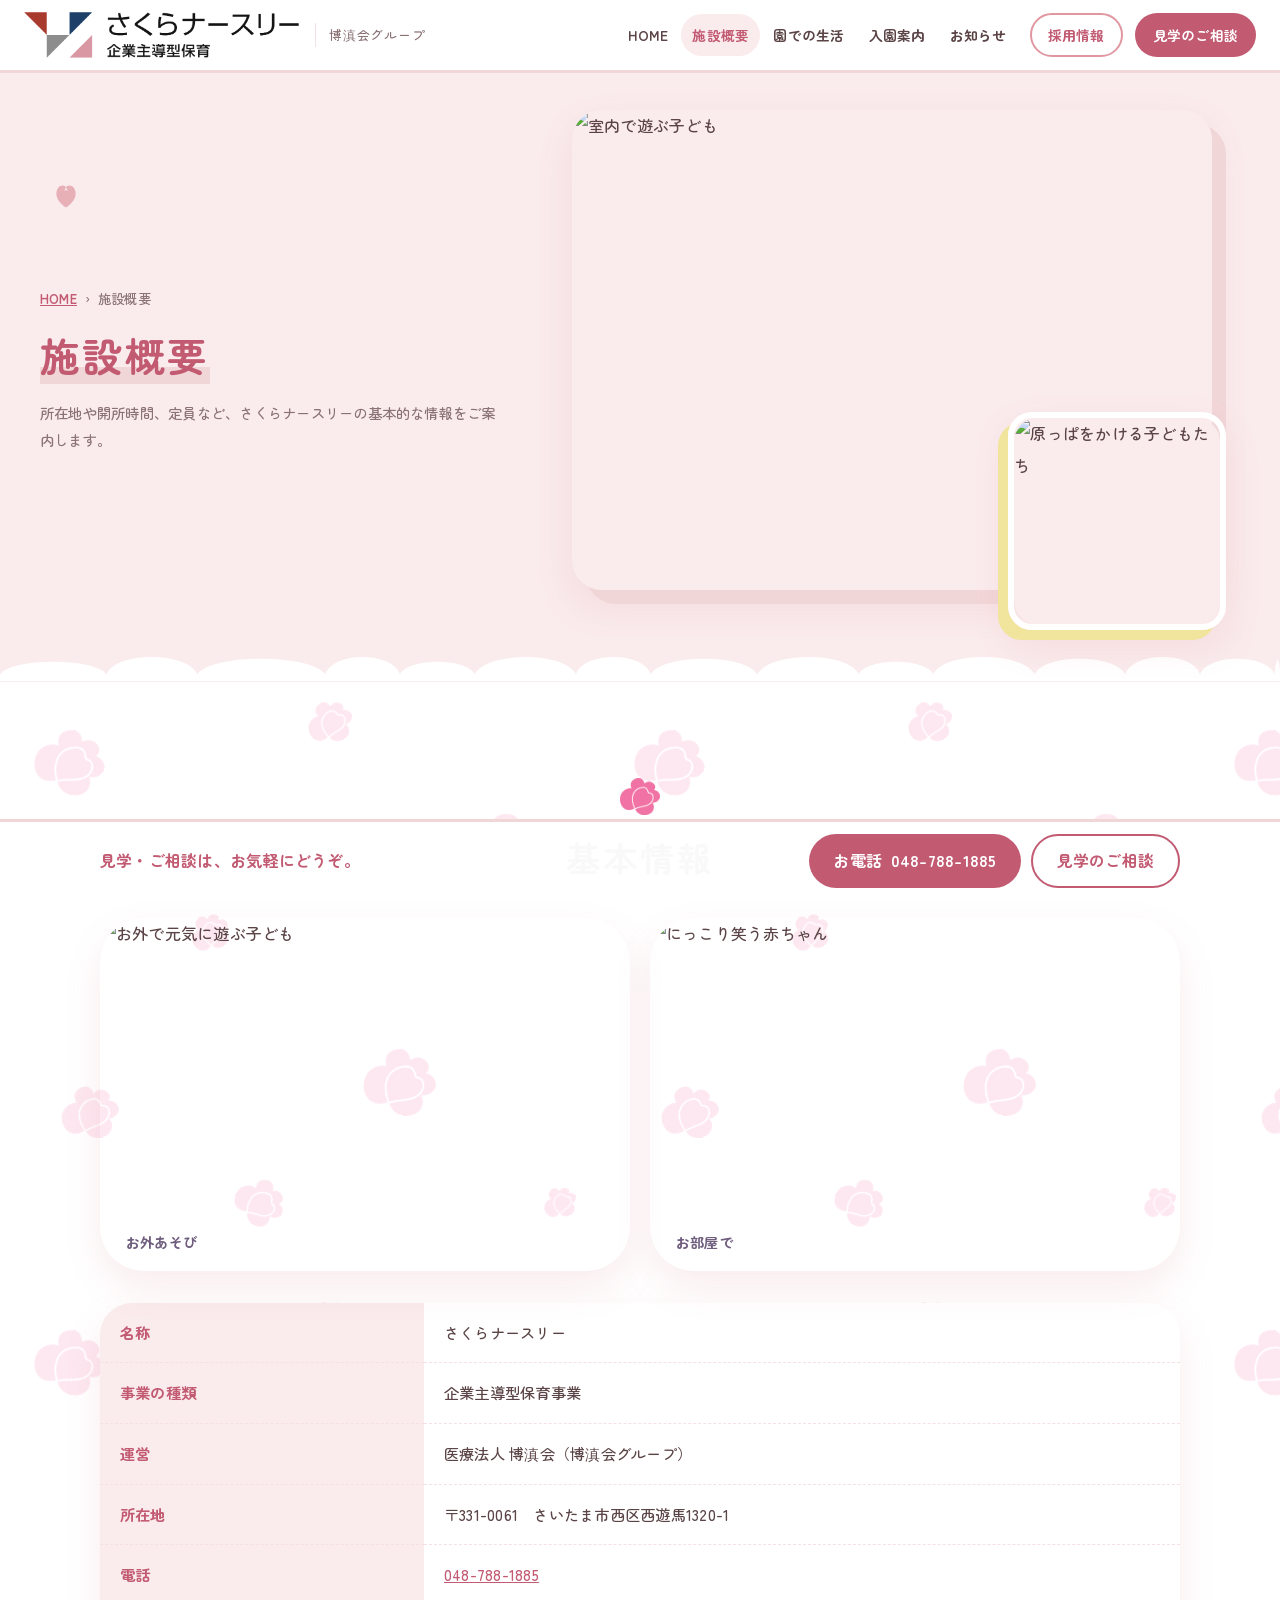
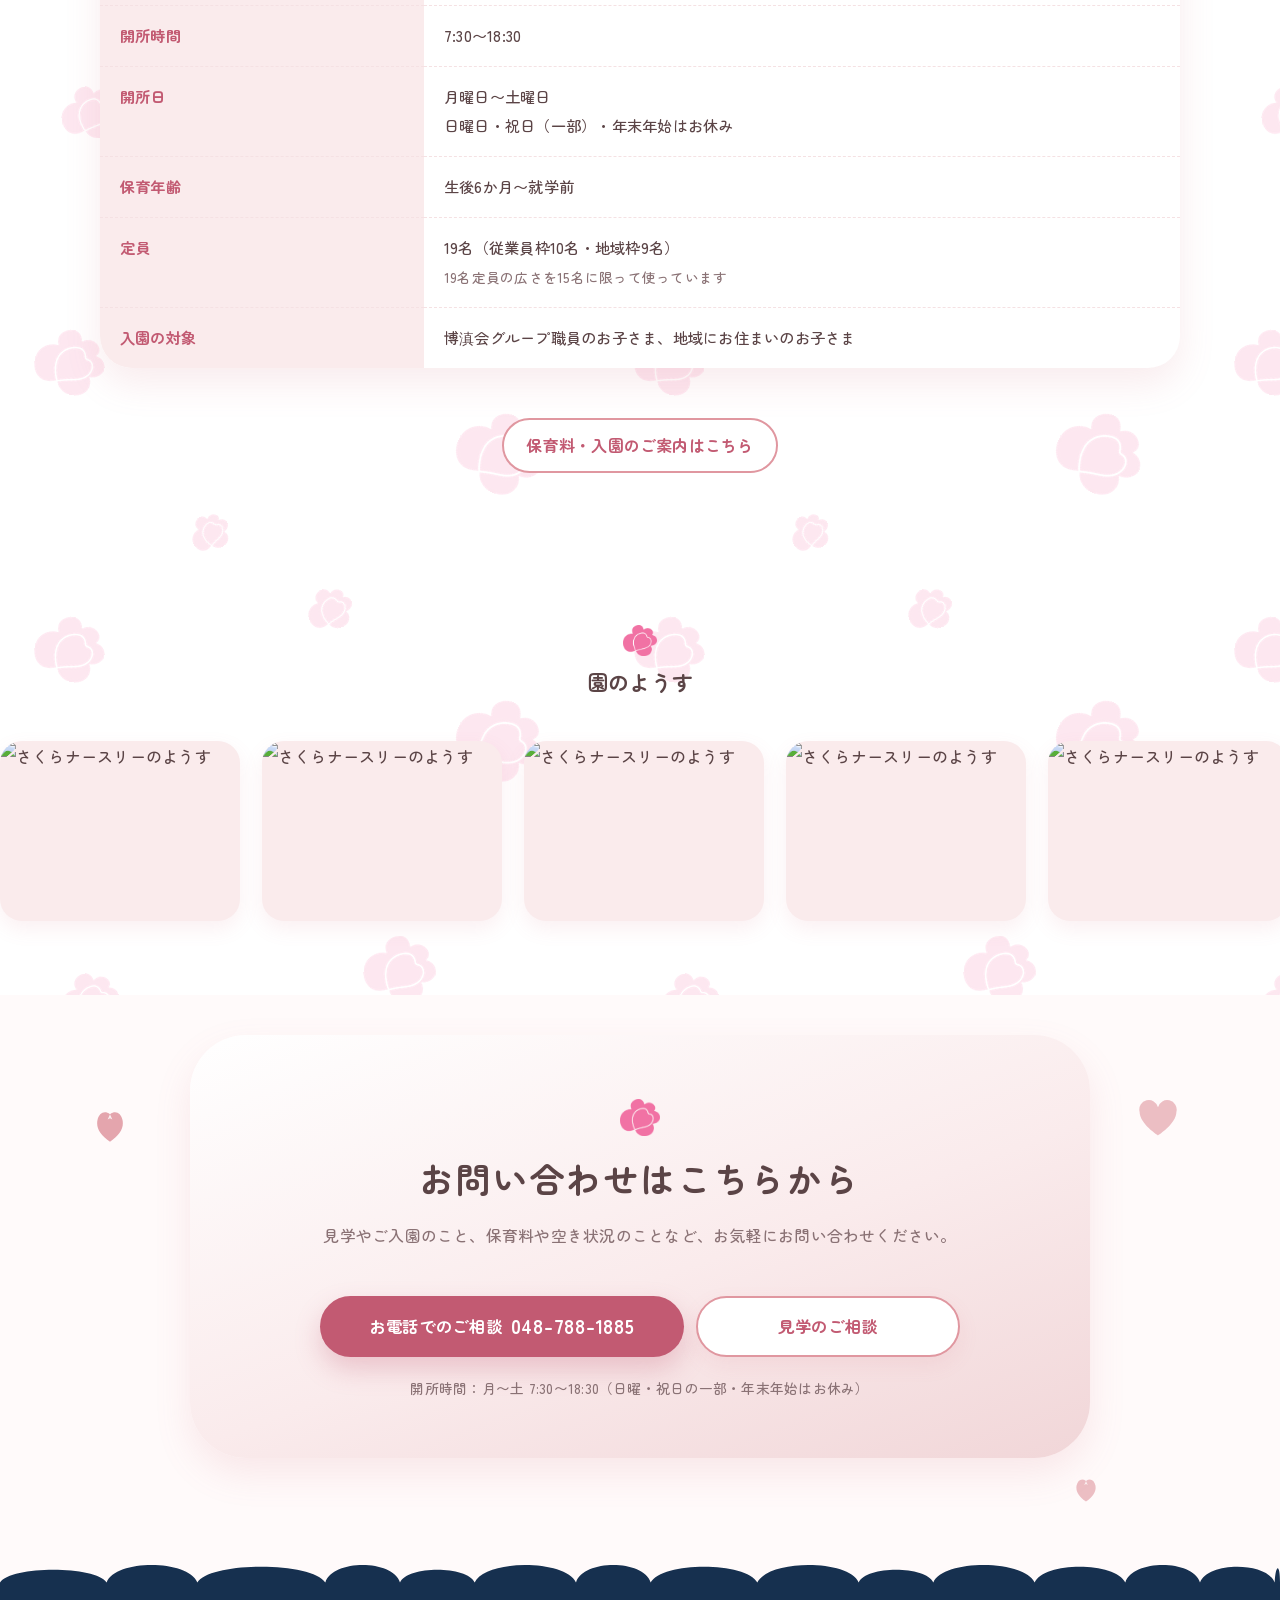
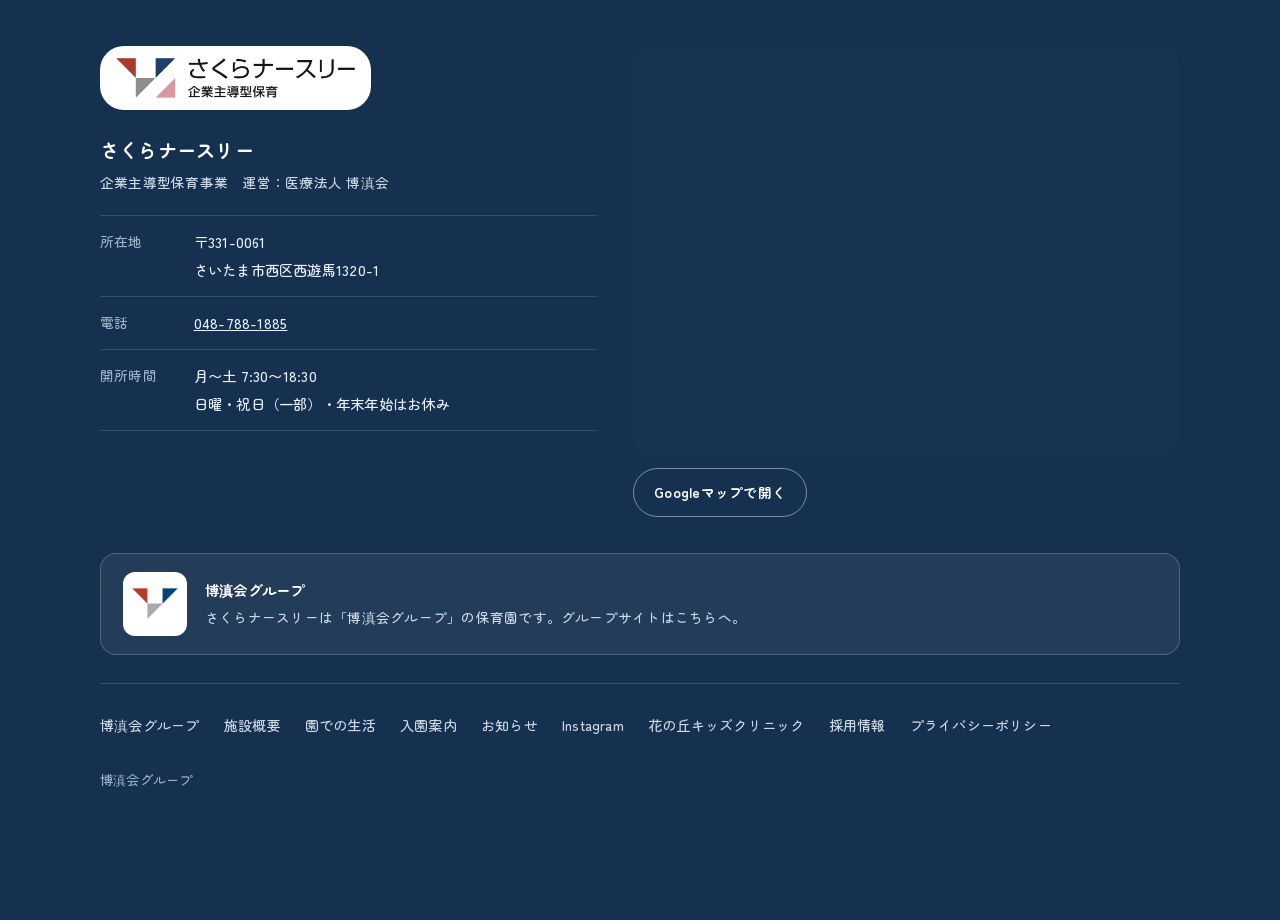
==== commit efe790a6: "Add files via upload" ====
--- a/about.html
+++ b/about.html
@@ -11,7 +11,7 @@
 <link rel="preconnect" href="https://fonts.gstatic.com" crossorigin>
 <link href="https://fonts.googleapis.com/css2?family=Zen+Maru+Gothic:wght@500;700&display=swap" rel="stylesheet">
 <link href="https://fonts.googleapis.com/css2?family=Zen+Kurenaido&display=swap&text=%E3%80%81%E3%80%82%E3%81%8F%E3%81%90%E3%81%A7%E3%81%AA%E3%81%AF%E3%81%BF%E3%82%80%E3%82%93%E4%BF%9D%E5%9C%92%E5%9C%B0%E5%9F%9F%E8%82%B2" rel="stylesheet">
-<link rel="stylesheet" href="style.css?v=20261019">
+<link rel="stylesheet" href="style.css?v=202610191733">
 </head>
 <body>
 <!--
--- a/style.css
+++ b/style.css
@@ -1229,3 +1229,57 @@
 .header::after, .callbar::before{ background:var(--pink3); height:3px; bottom:-3px; }
 .callbar::before{ top:-3px; }
 .float.is-yel{ color:var(--pink2) !important; }
+
+/* =========================================================
+   第3版（2026-10-19）
+   ・写真はまるく切り抜かず、角を大きく丸めた四角で、写っているものが分かるように
+   ・後ろに淡い色の板を少しずらして重ね、やわらかさを出す
+   ・パソコンでは、開いてすぐの1枚目が画面の中に収まるように
+   ========================================================= */
+.pic, .c-a, .c-b, .c-c, .c-d, .pic--main{ border-radius:30px !important; }
+.c-a{ box-shadow:12px 12px 0 var(--pink3), var(--soft); }
+.c-b{ box-shadow:-10px 10px 0 var(--yel3), var(--soft); }
+.c-c{ box-shadow:10px 10px 0 var(--sky3), var(--soft); }
+.c-d{ box-shadow:-12px 12px 0 var(--pur3), var(--soft); }
+.c-b img, .c-c img{ aspect-ratio:4/3; }
+.pic--main{ box-shadow:14px 14px 0 var(--pink3), var(--soft); }
+.pic--sub{ border-radius:24px !important; border:6px solid #fff; box-shadow:-10px 10px 0 var(--yel3), var(--soft); }
+.fv__photo::before{ display:none; }
+
+.pola img{ border-radius:24px; aspect-ratio:4/3; border:0; }
+.pola:nth-child(4n+1) img{ box-shadow:10px 10px 0 var(--pink3); }
+.pola:nth-child(4n+2) img{ box-shadow:10px 10px 0 var(--yel3); }
+.pola:nth-child(4n+3) img{ box-shadow:10px 10px 0 var(--sky3); }
+.pola:nth-child(4n+4) img{ box-shadow:10px 10px 0 var(--pur3); }
+.strip__item{ width:240px; }
+.strip__item img{ border-radius:22px; aspect-ratio:4/3; border:0; box-shadow:var(--soft-sm); }
+
+/* --- パソコン：1枚目を画面の高さに収める --- */
+@media (min-width:861px){
+  .fv{ padding:16px 24px 52px; }
+  .fv__grid{ padding-top:20px; gap:48px; }
+  .fv__photo{ height:clamp(380px, calc(100svh - 190px), 700px); }
+  .collage{ height:100%; grid-template-rows:1fr 1fr .85fr; gap:22px; }
+  .collage .pic{ min-height:0; }
+  .collage .pic img{ height:100%; aspect-ratio:auto !important; }
+  .fv .lead{ font-size:clamp(1.7rem, min(3.2vw, 5.2svh), 2.6rem); margin-bottom:.35em; }
+  .fv__place{ margin-bottom:.7em; }
+  .fv__text{ margin-bottom:1.1em; }
+  .fv .tags{ margin-bottom:1.2em; gap:6px; }
+  .fv .btn{ min-height:52px; padding:8px 22px; }
+  .fv__note{ margin-top:.8em; }
+  .phero{ padding:16px 24px 52px; }
+  .phero__grid{ padding-top:24px; }
+  .phero__photo{ max-height:calc(100svh - 170px); }
+  .phero .pic--main img{ max-height:calc(100svh - 240px); }
+}
+/* 画面の高さが低いパソコン（ノートパソコンなど） */
+@media (min-width:861px) and (max-height:780px){
+  .fv__text{ font-size:.84rem; line-height:1.8; }
+  .fv .tags li{ font-size:.74rem; padding-top:2px; padding-bottom:2px; }
+  .fv .actions{ gap:8px; }
+  .fv .btn{ min-height:46px; font-size:.9rem; }
+  .fv__note{ display:none; }
+  .fv__badge{ width:96px; height:96px; font-size:.75rem; }
+  .fv__badge b{ font-size:1.15rem; }
+}
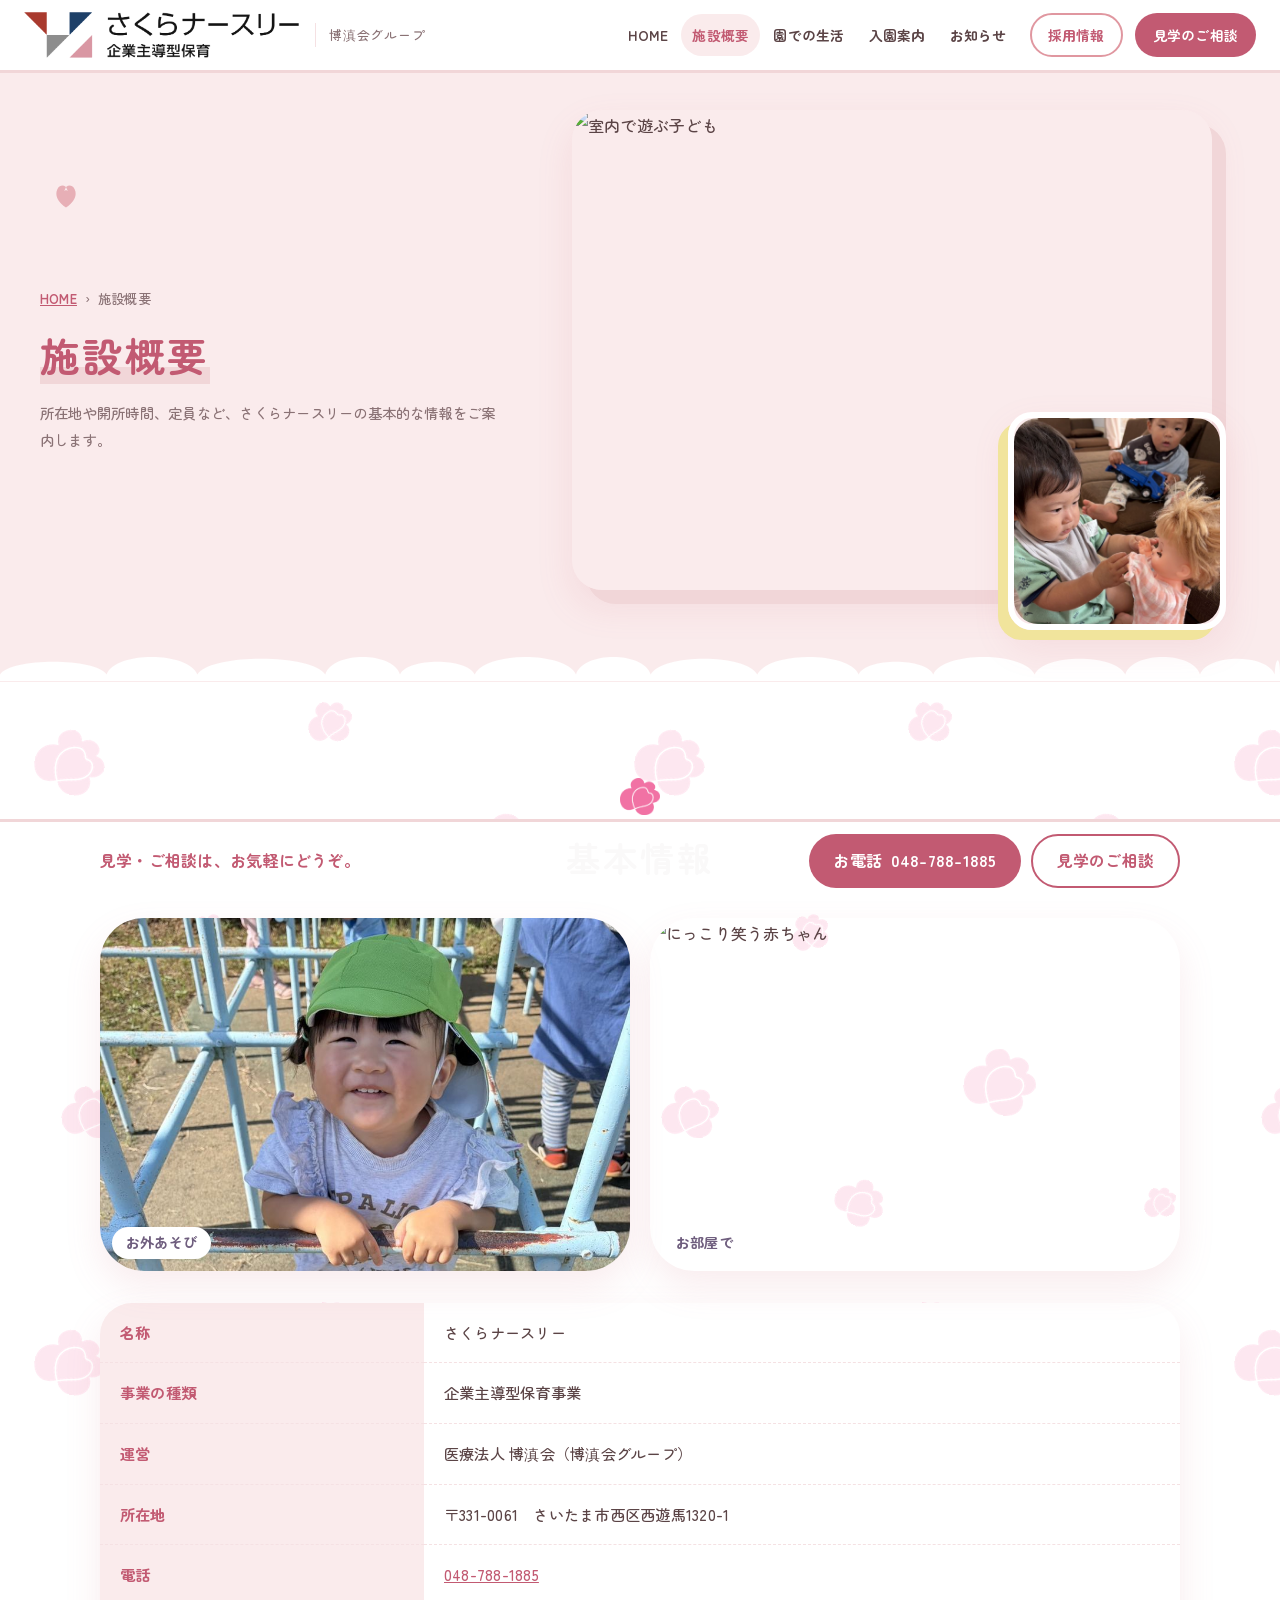
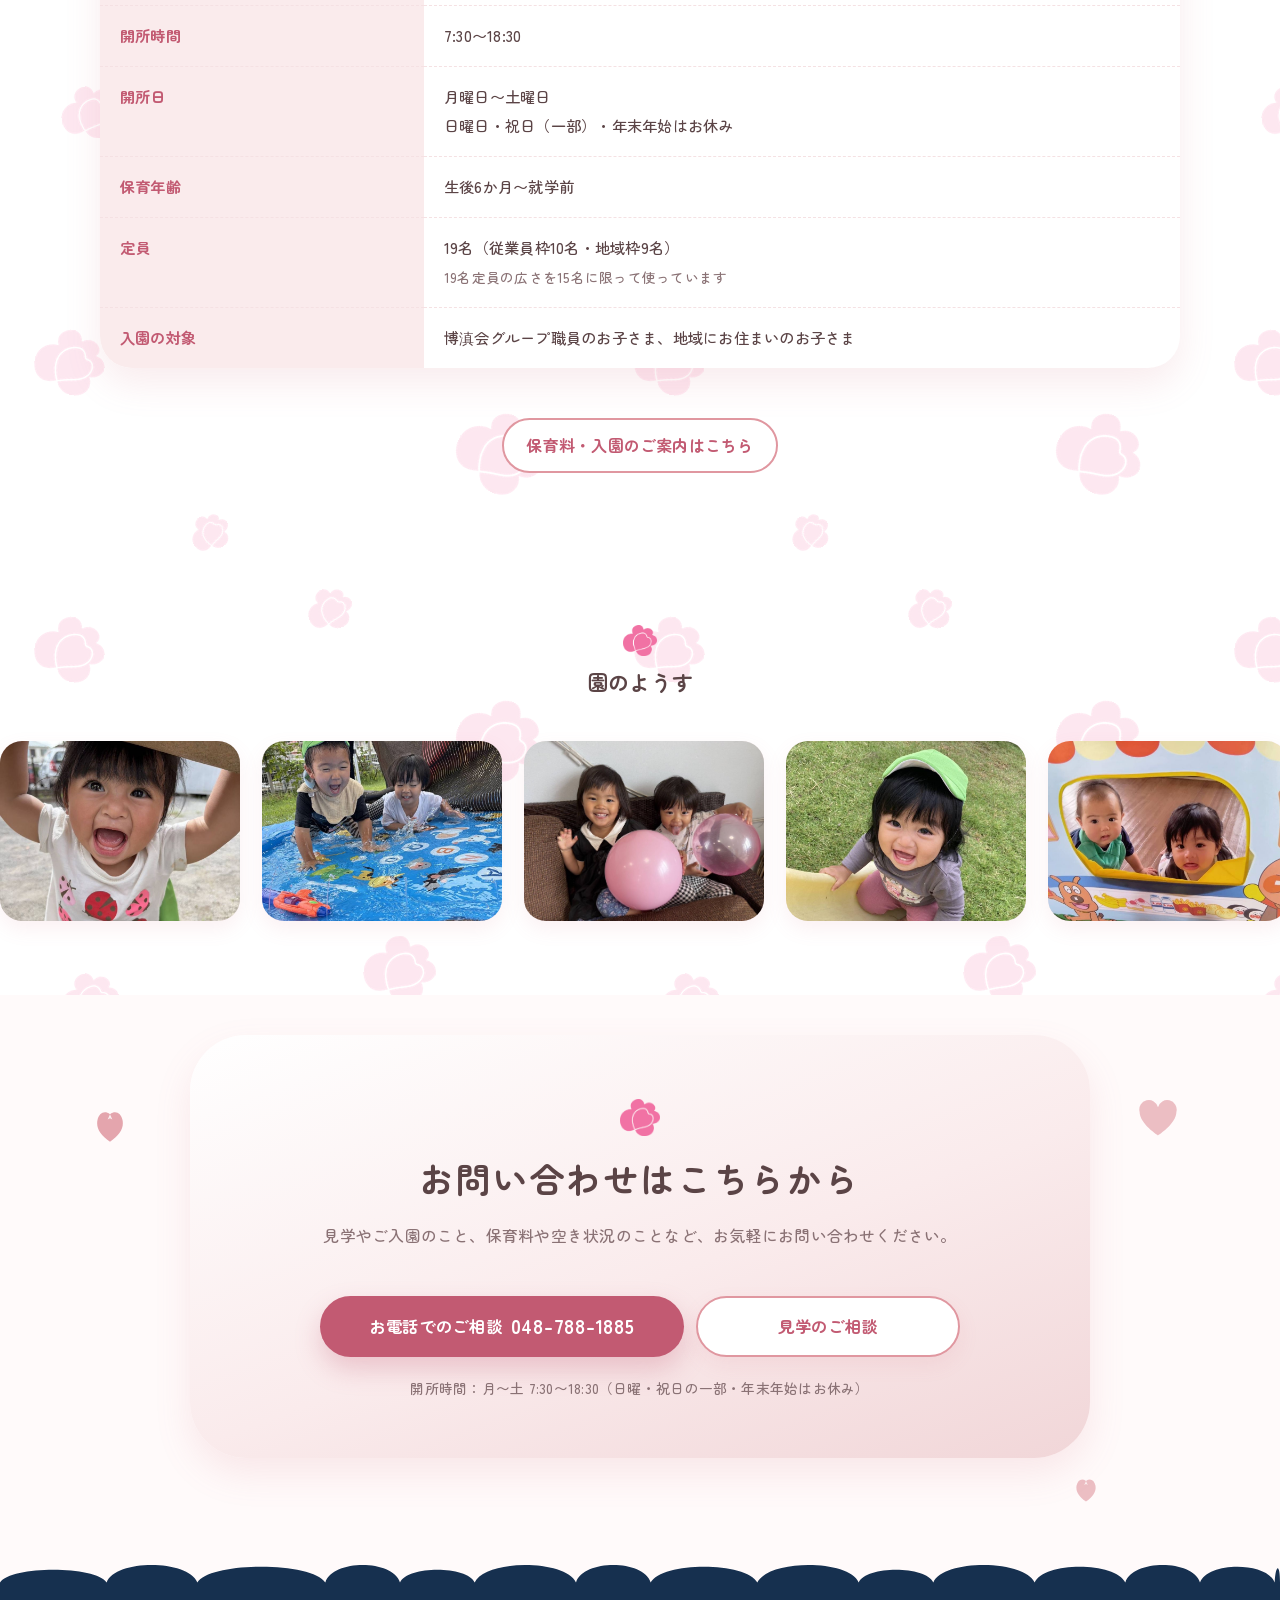
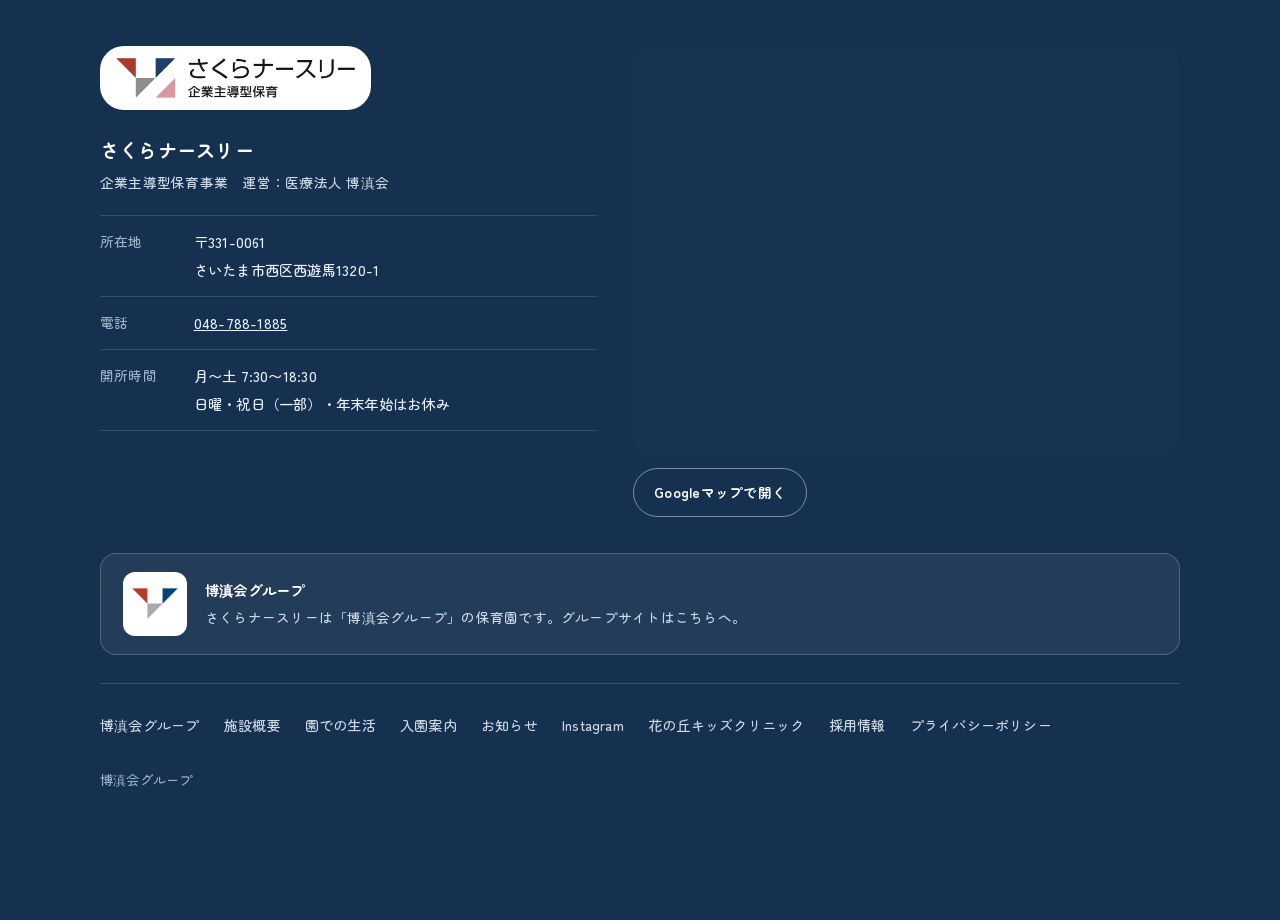
==== commit ac8a7241: "Add files via upload" ====
--- a/about.html
+++ b/about.html
@@ -6,12 +6,12 @@
 <title>施設概要｜さくらナースリー｜博滇会グループ</title>
 <!-- ★お試し公開のあいだは検索結果に出ないようにしています。本番公開のときはこの1行を削除してください★ -->
 <meta name="robots" content="noindex,nofollow">
-<meta name="description" content="さくらナースリー（さいたま市西区西遊馬）は、博滇会グループが運営する企業主導型保育園です。6か月から就学前まで、定員19名。月〜土 7:30〜18:30。見学はどなたでも受け付けています。">
+<meta name="description" content="さくらナースリー（さいたま市西区西遊馬）は、博滇会グループが運営する企業主導型保育園です。6か月から就学前まで、定員19名。月〜土 7:30〜18:30。見学はご予約制で承っております。">
 <link rel="preconnect" href="https://fonts.googleapis.com">
 <link rel="preconnect" href="https://fonts.gstatic.com" crossorigin>
 <link href="https://fonts.googleapis.com/css2?family=Zen+Maru+Gothic:wght@500;700&display=swap" rel="stylesheet">
 <link href="https://fonts.googleapis.com/css2?family=Zen+Kurenaido&display=swap&text=%E3%80%81%E3%80%82%E3%81%8F%E3%81%90%E3%81%A7%E3%81%AA%E3%81%AF%E3%81%BF%E3%82%80%E3%82%93%E4%BF%9D%E5%9C%92%E5%9C%B0%E5%9F%9F%E8%82%B2" rel="stylesheet">
-<link rel="stylesheet" href="style.css?v=202610191733">
+<link rel="stylesheet" href="style.css?v=202610301545">
 </head>
 <body>
 <!--
@@ -55,7 +55,7 @@
     </div>
     <div class="phero__photo">
       <figure class="pic pic--main"><img src="https://hakushinkai.jp/wp-content/themes/hakushinkai/inc/images/slider1.jpg" alt="室内で遊ぶ子ども" width="1200" height="800"></figure>
-      <figure class="pic pic--sub"><img src="https://hakushinkai.jp/wp-content/themes/hakushinkai/inc/images/Rectangle%2062.png" alt="原っぱをかける子どもたち" loading="lazy"></figure>
+      <figure class="pic pic--sub"><img src="photo-5955.jpg" alt="お人形で遊ぶ子どもたち" loading="lazy"></figure>
     </div>
   </div>
 </main>
@@ -65,7 +65,7 @@
   <div class="wrap">
     <h2 class="h2" id="gaiyo-title">基本情報</h2>
     <div class="about-grid">
-      <figure class="about-photo"><img src="https://hakushinkai.jp/wp-content/themes/hakushinkai/inc/images/slider5.jpg" alt="お外で元気に遊ぶ子ども" loading="lazy"><figcaption>お外あそび</figcaption></figure>
+      <figure class="about-photo"><img src="photo-5956.jpg" alt="ジャングルジムで遊ぶ子ども" loading="lazy"><figcaption>お外あそび</figcaption></figure>
       <figure class="about-photo"><img src="https://hakushinkai.jp/wp-content/themes/hakushinkai/inc/images/slider2.jpg" alt="にっこり笑う赤ちゃん" loading="lazy"><figcaption>お部屋で</figcaption></figure>
     </div>
     <div class="tablebox" style="margin-top:2em"><table><tr><th scope="row">名称</th><td>さくらナースリー</td></tr><tr><th scope="row">事業の種類</th><td>企業主導型保育事業</td></tr><tr><th scope="row">運営</th><td>医療法人 博滇会（博滇会グループ）</td></tr><tr><th scope="row">所在地</th><td>〒331-0061　さいたま市西区西遊馬1320-1</td></tr><tr><th scope="row">電話</th><td><a href="tel:0487881885">048-788-1885</a></td></tr><tr><th scope="row">開所時間</th><td>7:30〜18:30</td></tr><tr><th scope="row">開所日</th><td>月曜日〜土曜日<br>日曜日・祝日（一部）・年末年始はお休み</td></tr><tr><th scope="row">保育年齢</th><td>生後6か月〜就学前</td></tr><tr><th scope="row">定員</th><td>19名（従業員枠10名・地域枠9名）<br><span class="small">19名定員の広さを15名に限って使っています</span></td></tr><tr><th scope="row">入園の対象</th><td>博滇会グループ職員のお子さま、地域にお住まいのお子さま</td></tr></table></div>
@@ -76,7 +76,7 @@
 <!-- ===== 園のようす（写真が流れる帯） ===== -->
 <section class="strip strip--nocap" aria-label="園のようす">
   <h2 class="strip__ttl">園のようす</h2>
-  <div class="strip__track"><figure class="strip__item"><img src="https://hakushinkai.jp/wp-content/themes/hakushinkai/inc/images/Rectangle%2044.png" alt="さくらナースリーのようす" loading="lazy"></figure><figure class="strip__item"><img src="https://hakushinkai.jp/wp-content/themes/hakushinkai/inc/images/Rectangle%2045.png" alt="さくらナースリーのようす" loading="lazy"></figure><figure class="strip__item"><img src="https://hakushinkai.jp/wp-content/themes/hakushinkai/inc/images/Rectangle%2046.png" alt="さくらナースリーのようす" loading="lazy"></figure><figure class="strip__item"><img src="https://hakushinkai.jp/wp-content/themes/hakushinkai/inc/images/Rectangle%2047.png" alt="さくらナースリーのようす" loading="lazy"></figure><figure class="strip__item"><img src="https://hakushinkai.jp/wp-content/themes/hakushinkai/inc/images/Rectangle%2048.png" alt="さくらナースリーのようす" loading="lazy"></figure><figure class="strip__item"><img src="https://hakushinkai.jp/wp-content/themes/hakushinkai/inc/images/Rectangle%2049.png" alt="さくらナースリーのようす" loading="lazy"></figure><figure class="strip__item"><img src="https://hakushinkai.jp/wp-content/themes/hakushinkai/inc/images/Rectangle%2051.png" alt="さくらナースリーのようす" loading="lazy"></figure><figure class="strip__item"><img src="https://hakushinkai.jp/wp-content/themes/hakushinkai/inc/images/Rectangle%2052.png" alt="さくらナースリーのようす" loading="lazy"></figure><figure class="strip__item"><img src="https://hakushinkai.jp/wp-content/themes/hakushinkai/inc/images/Rectangle%2053.png" alt="さくらナースリーのようす" loading="lazy"></figure><figure class="strip__item"><img src="https://hakushinkai.jp/wp-content/themes/hakushinkai/inc/images/Rectangle%2054.png" alt="さくらナースリーのようす" loading="lazy"></figure><figure class="strip__item"><img src="https://hakushinkai.jp/wp-content/themes/hakushinkai/inc/images/Rectangle%2055.png" alt="さくらナースリーのようす" loading="lazy"></figure><figure class="strip__item"><img src="https://hakushinkai.jp/wp-content/themes/hakushinkai/inc/images/Rectangle%2056.png" alt="さくらナースリーのようす" loading="lazy"></figure><figure class="strip__item"><img src="https://hakushinkai.jp/wp-content/themes/hakushinkai/inc/images/Rectangle%2057.png" alt="さくらナースリーのようす" loading="lazy"></figure><figure class="strip__item"><img src="https://hakushinkai.jp/wp-content/themes/hakushinkai/inc/images/Rectangle%2058.png" alt="さくらナースリーのようす" loading="lazy"></figure><figure class="strip__item"><img src="https://hakushinkai.jp/wp-content/themes/hakushinkai/inc/images/Rectangle%2059.png" alt="さくらナースリーのようす" loading="lazy"></figure><figure class="strip__item"><img src="https://hakushinkai.jp/wp-content/themes/hakushinkai/inc/images/Rectangle%2060.png" alt="さくらナースリーのようす" loading="lazy"></figure><figure class="strip__item"><img src="https://hakushinkai.jp/wp-content/themes/hakushinkai/inc/images/Rectangle%2061.png" alt="さくらナースリーのようす" loading="lazy"></figure><figure class="strip__item"><img src="https://hakushinkai.jp/wp-content/themes/hakushinkai/inc/images/Rectangle%2062.png" alt="さくらナースリーのようす" loading="lazy"></figure><div class="strip__dup" aria-hidden="true"><figure class="strip__item"><img src="https://hakushinkai.jp/wp-content/themes/hakushinkai/inc/images/Rectangle%2044.png" alt="" aria-hidden="true" loading="lazy"></figure><figure class="strip__item"><img src="https://hakushinkai.jp/wp-content/themes/hakushinkai/inc/images/Rectangle%2045.png" alt="" aria-hidden="true" loading="lazy"></figure><figure class="strip__item"><img src="https://hakushinkai.jp/wp-content/themes/hakushinkai/inc/images/Rectangle%2046.png" alt="" aria-hidden="true" loading="lazy"></figure><figure class="strip__item"><img src="https://hakushinkai.jp/wp-content/themes/hakushinkai/inc/images/Rectangle%2047.png" alt="" aria-hidden="true" loading="lazy"></figure><figure class="strip__item"><img src="https://hakushinkai.jp/wp-content/themes/hakushinkai/inc/images/Rectangle%2048.png" alt="" aria-hidden="true" loading="lazy"></figure><figure class="strip__item"><img src="https://hakushinkai.jp/wp-content/themes/hakushinkai/inc/images/Rectangle%2049.png" alt="" aria-hidden="true" loading="lazy"></figure><figure class="strip__item"><img src="https://hakushinkai.jp/wp-content/themes/hakushinkai/inc/images/Rectangle%2051.png" alt="" aria-hidden="true" loading="lazy"></figure><figure class="strip__item"><img src="https://hakushinkai.jp/wp-content/themes/hakushinkai/inc/images/Rectangle%2052.png" alt="" aria-hidden="true" loading="lazy"></figure><figure class="strip__item"><img src="https://hakushinkai.jp/wp-content/themes/hakushinkai/inc/images/Rectangle%2053.png" alt="" aria-hidden="true" loading="lazy"></figure><figure class="strip__item"><img src="https://hakushinkai.jp/wp-content/themes/hakushinkai/inc/images/Rectangle%2054.png" alt="" aria-hidden="true" loading="lazy"></figure><figure class="strip__item"><img src="https://hakushinkai.jp/wp-content/themes/hakushinkai/inc/images/Rectangle%2055.png" alt="" aria-hidden="true" loading="lazy"></figure><figure class="strip__item"><img src="https://hakushinkai.jp/wp-content/themes/hakushinkai/inc/images/Rectangle%2056.png" alt="" aria-hidden="true" loading="lazy"></figure><figure class="strip__item"><img src="https://hakushinkai.jp/wp-content/themes/hakushinkai/inc/images/Rectangle%2057.png" alt="" aria-hidden="true" loading="lazy"></figure><figure class="strip__item"><img src="https://hakushinkai.jp/wp-content/themes/hakushinkai/inc/images/Rectangle%2058.png" alt="" aria-hidden="true" loading="lazy"></figure><figure class="strip__item"><img src="https://hakushinkai.jp/wp-content/themes/hakushinkai/inc/images/Rectangle%2059.png" alt="" aria-hidden="true" loading="lazy"></figure><figure class="strip__item"><img src="https://hakushinkai.jp/wp-content/themes/hakushinkai/inc/images/Rectangle%2060.png" alt="" aria-hidden="true" loading="lazy"></figure><figure class="strip__item"><img src="https://hakushinkai.jp/wp-content/themes/hakushinkai/inc/images/Rectangle%2061.png" alt="" aria-hidden="true" loading="lazy"></figure><figure class="strip__item"><img src="https://hakushinkai.jp/wp-content/themes/hakushinkai/inc/images/Rectangle%2062.png" alt="" aria-hidden="true" loading="lazy"></figure></div></div>
+  <div class="strip__track"><figure class="strip__item"><img src="photo-5929.jpg" alt="さくらナースリーのようす" loading="lazy"></figure><figure class="strip__item"><img src="photo-5926.jpg" alt="さくらナースリーのようす" loading="lazy"></figure><figure class="strip__item"><img src="photo-5913.jpg" alt="さくらナースリーのようす" loading="lazy"></figure><figure class="strip__item"><img src="photo-5938.jpg" alt="さくらナースリーのようす" loading="lazy"></figure><figure class="strip__item"><img src="photo-5917.jpg" alt="さくらナースリーのようす" loading="lazy"></figure><figure class="strip__item"><img src="photo-5939.jpg" alt="さくらナースリーのようす" loading="lazy"></figure><figure class="strip__item"><img src="photo-5941.jpg" alt="さくらナースリーのようす" loading="lazy"></figure><figure class="strip__item"><img src="photo-5942.jpg" alt="さくらナースリーのようす" loading="lazy"></figure><figure class="strip__item"><img src="photo-5948.jpg" alt="さくらナースリーのようす" loading="lazy"></figure><figure class="strip__item"><img src="photo-5953.jpg" alt="さくらナースリーのようす" loading="lazy"></figure><figure class="strip__item"><img src="photo-5950.jpg" alt="さくらナースリーのようす" loading="lazy"></figure><figure class="strip__item"><img src="photo-5955.jpg" alt="さくらナースリーのようす" loading="lazy"></figure><figure class="strip__item"><img src="photo-5956.jpg" alt="さくらナースリーのようす" loading="lazy"></figure><figure class="strip__item"><img src="photo-5940.jpg" alt="さくらナースリーのようす" loading="lazy"></figure><div class="strip__dup" aria-hidden="true"><figure class="strip__item"><img src="photo-5929.jpg" alt="" aria-hidden="true" loading="lazy"></figure><figure class="strip__item"><img src="photo-5926.jpg" alt="" aria-hidden="true" loading="lazy"></figure><figure class="strip__item"><img src="photo-5913.jpg" alt="" aria-hidden="true" loading="lazy"></figure><figure class="strip__item"><img src="photo-5938.jpg" alt="" aria-hidden="true" loading="lazy"></figure><figure class="strip__item"><img src="photo-5917.jpg" alt="" aria-hidden="true" loading="lazy"></figure><figure class="strip__item"><img src="photo-5939.jpg" alt="" aria-hidden="true" loading="lazy"></figure><figure class="strip__item"><img src="photo-5941.jpg" alt="" aria-hidden="true" loading="lazy"></figure><figure class="strip__item"><img src="photo-5942.jpg" alt="" aria-hidden="true" loading="lazy"></figure><figure class="strip__item"><img src="photo-5948.jpg" alt="" aria-hidden="true" loading="lazy"></figure><figure class="strip__item"><img src="photo-5953.jpg" alt="" aria-hidden="true" loading="lazy"></figure><figure class="strip__item"><img src="photo-5950.jpg" alt="" aria-hidden="true" loading="lazy"></figure><figure class="strip__item"><img src="photo-5955.jpg" alt="" aria-hidden="true" loading="lazy"></figure><figure class="strip__item"><img src="photo-5956.jpg" alt="" aria-hidden="true" loading="lazy"></figure><figure class="strip__item"><img src="photo-5940.jpg" alt="" aria-hidden="true" loading="lazy"></figure></div></div>
 </section>
 <!-- ===== 最後のご相談 ===== -->
 <section class="cta" aria-labelledby="cta-title">
--- a/style.css
+++ b/style.css
@@ -1283,3 +1283,15 @@
   .fv__badge{ width:96px; height:96px; font-size:.75rem; }
   .fv__badge b{ font-size:1.15rem; }
 }
+/* Instagramの埋め込み */
+.igbox{ max-width:760px; margin:0 auto; background:#fff; border-radius:36px; overflow:hidden; box-shadow:var(--soft); padding:10px; }
+.igbox iframe{ display:block; width:100%; height:660px; border:0; border-radius:28px; background:#fff; }
+@media (max-width:760px){ .igbox{ border-radius:28px; padding:6px; } .igbox iframe{ height:560px; border-radius:22px; } }
+#instagram .insta{ margin-top:1.8em; }
+.more summary:focus:not(:focus-visible){ outline:none; }
+/* 新しい写真（縦長が多い）の切り取り位置：顔が切れないよう少し上寄せ */
+.c-d img{ object-position:50% 38%; }
+.strip__item img, .pola img, .tile img, .about-photo img, .what__pic img, .pic img{ object-position:50% 30%; }
+/* 縦長の写真でカードが伸びないよう、文章の高さに合わせて切り取る */
+.what__pic{ position:relative; min-height:260px; }
+.what__pic img{ position:absolute; inset:0; width:100%; height:100%; min-height:0; }
